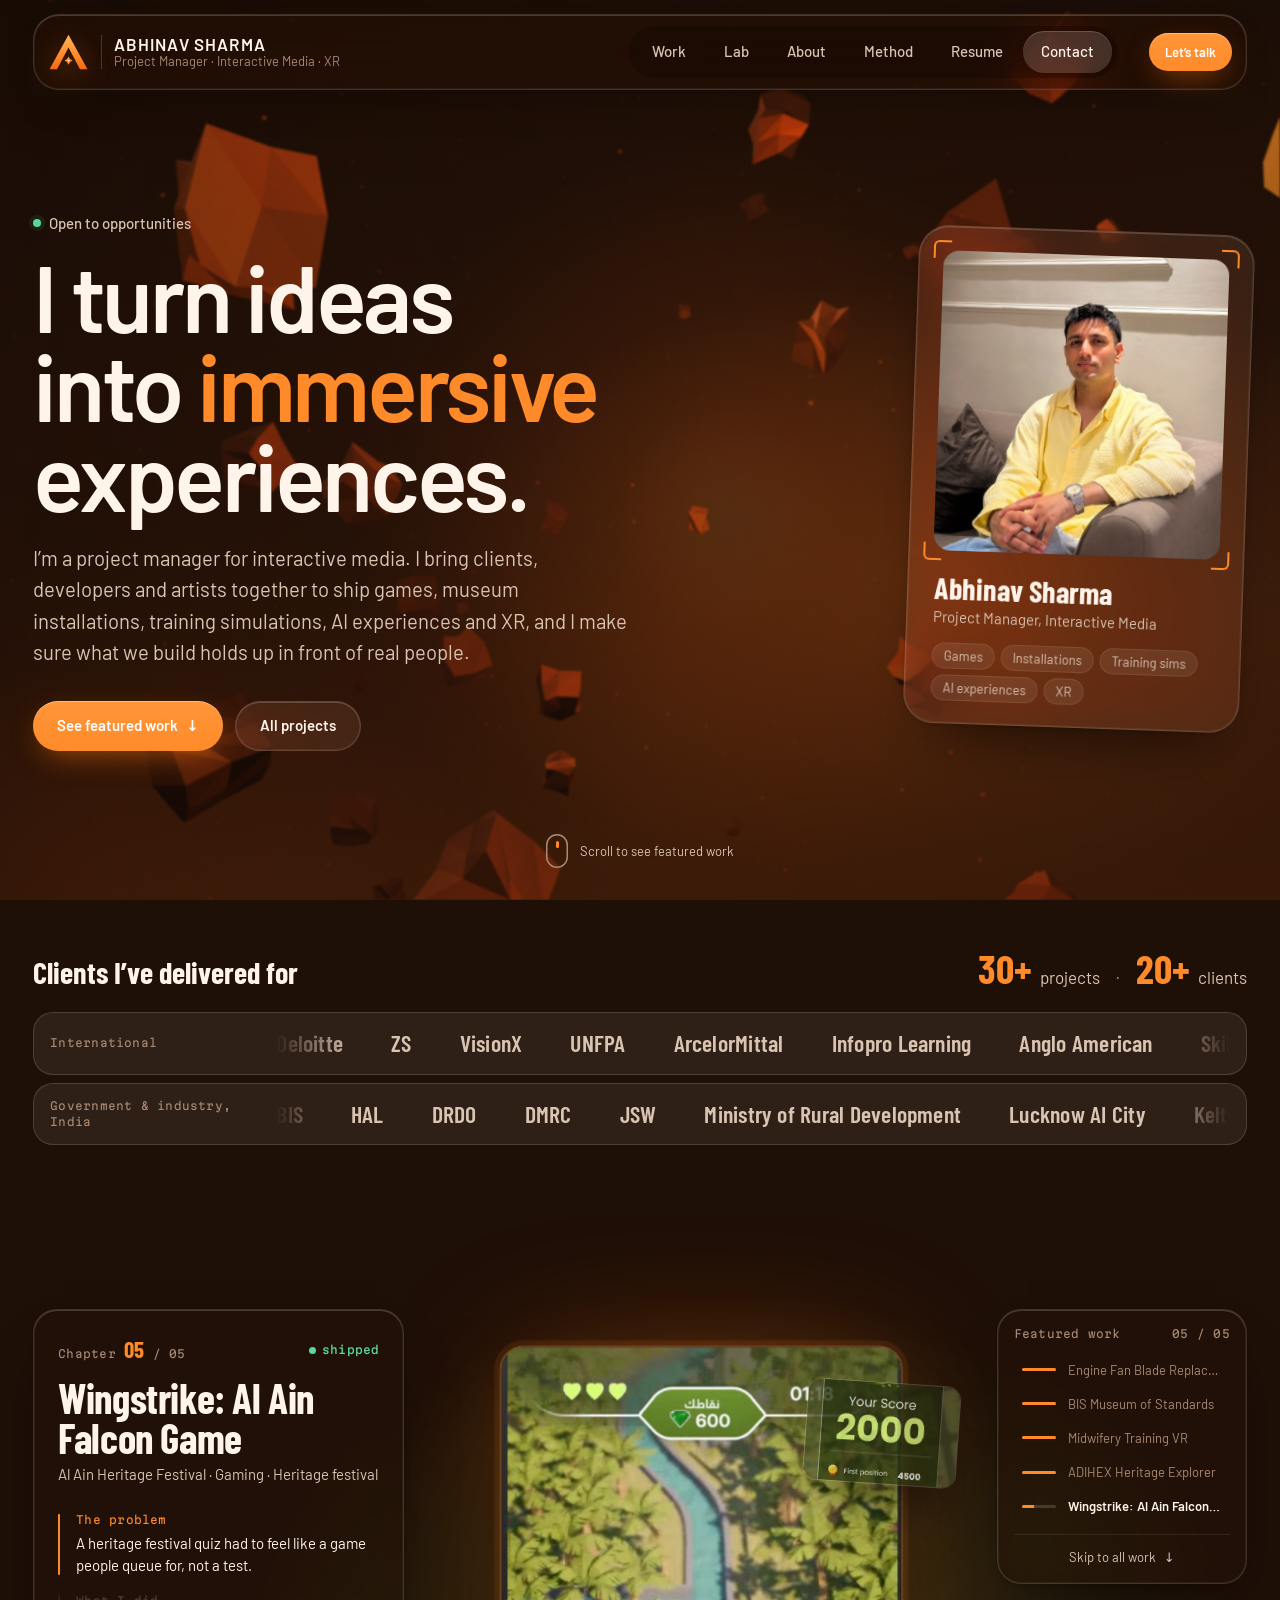
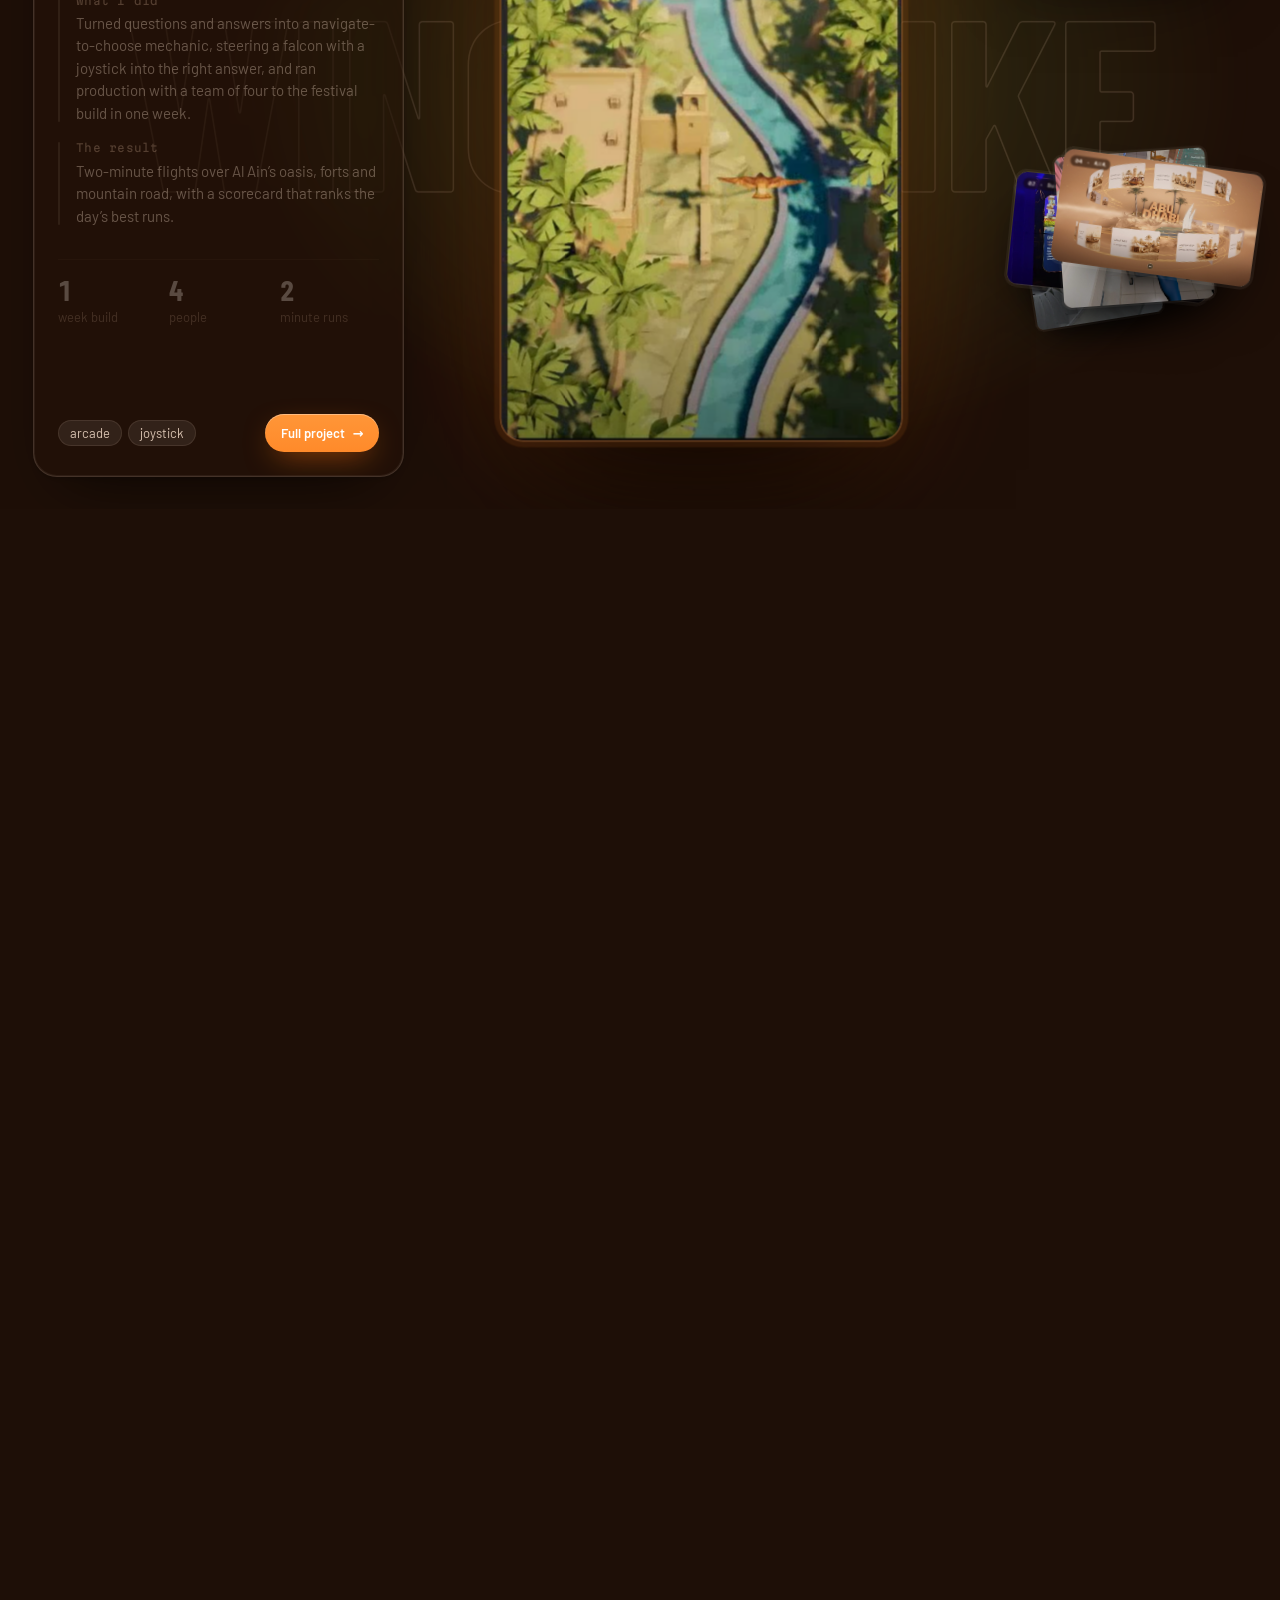
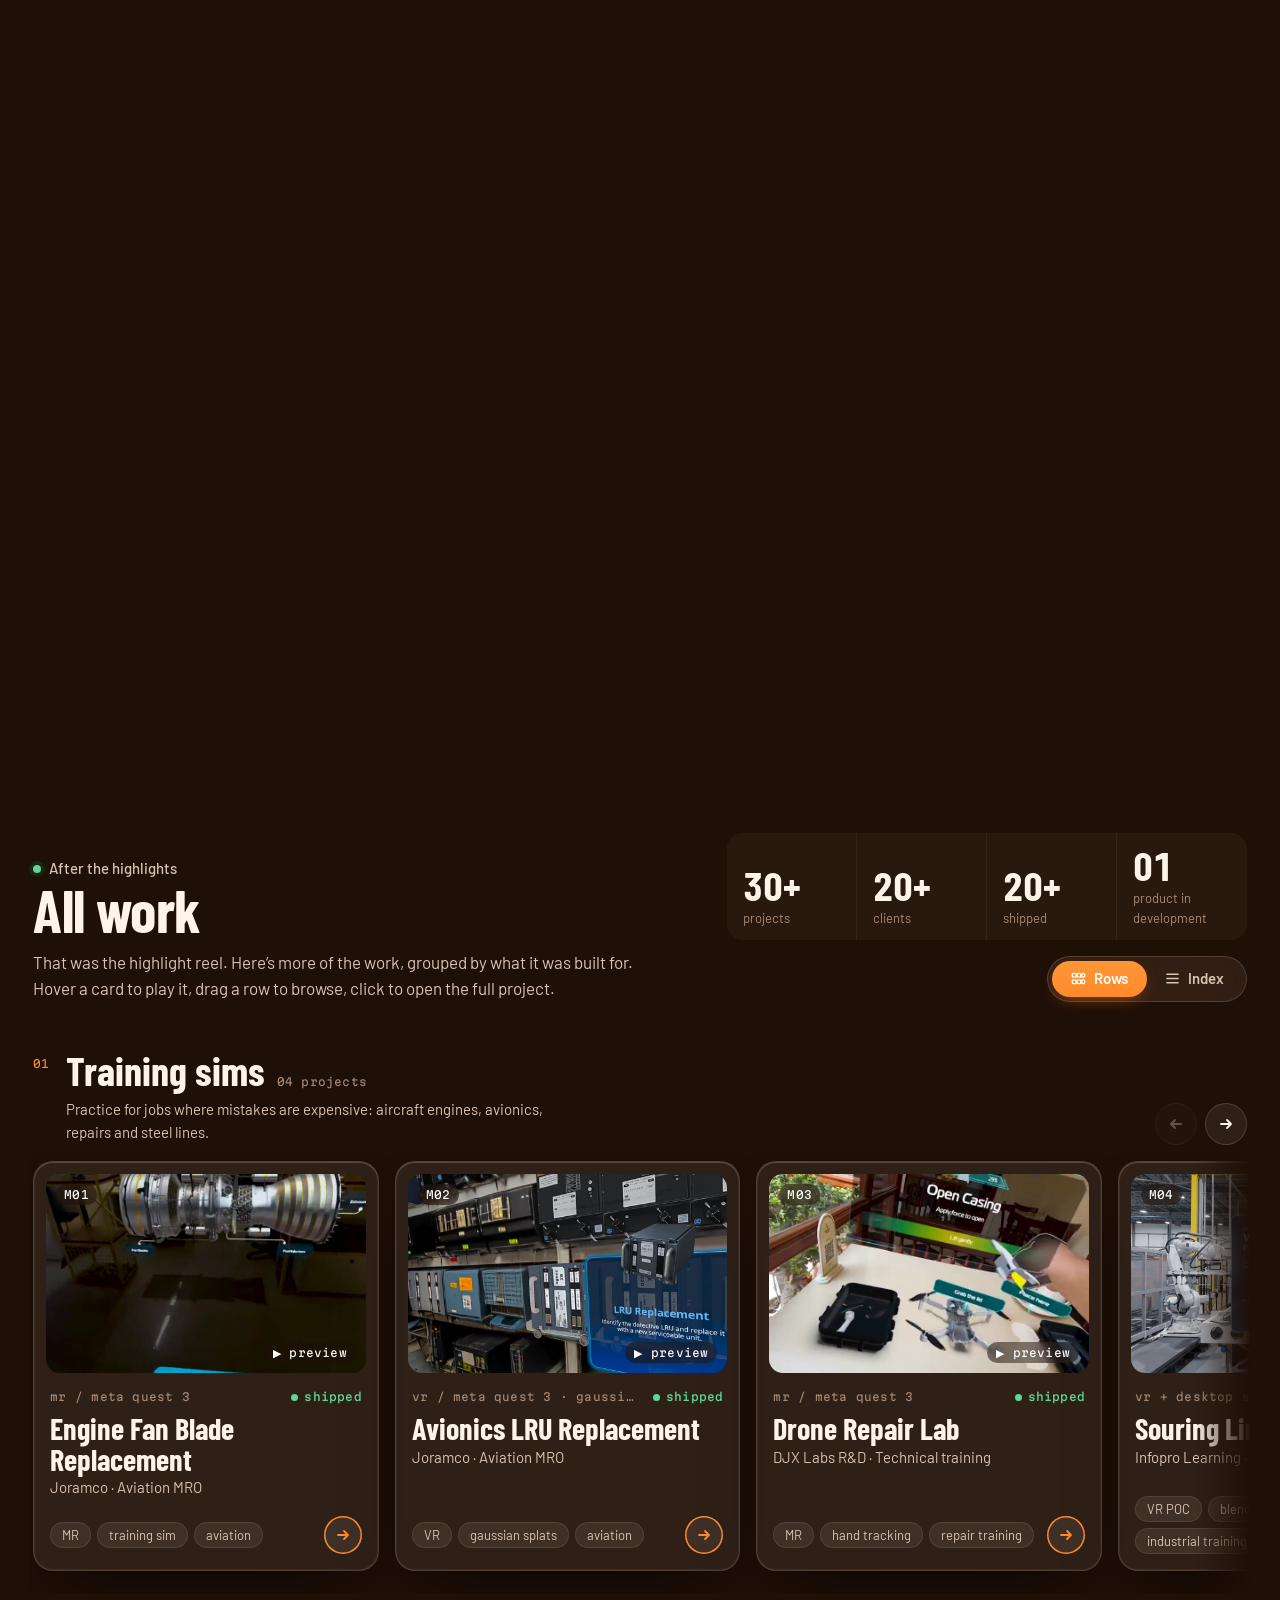
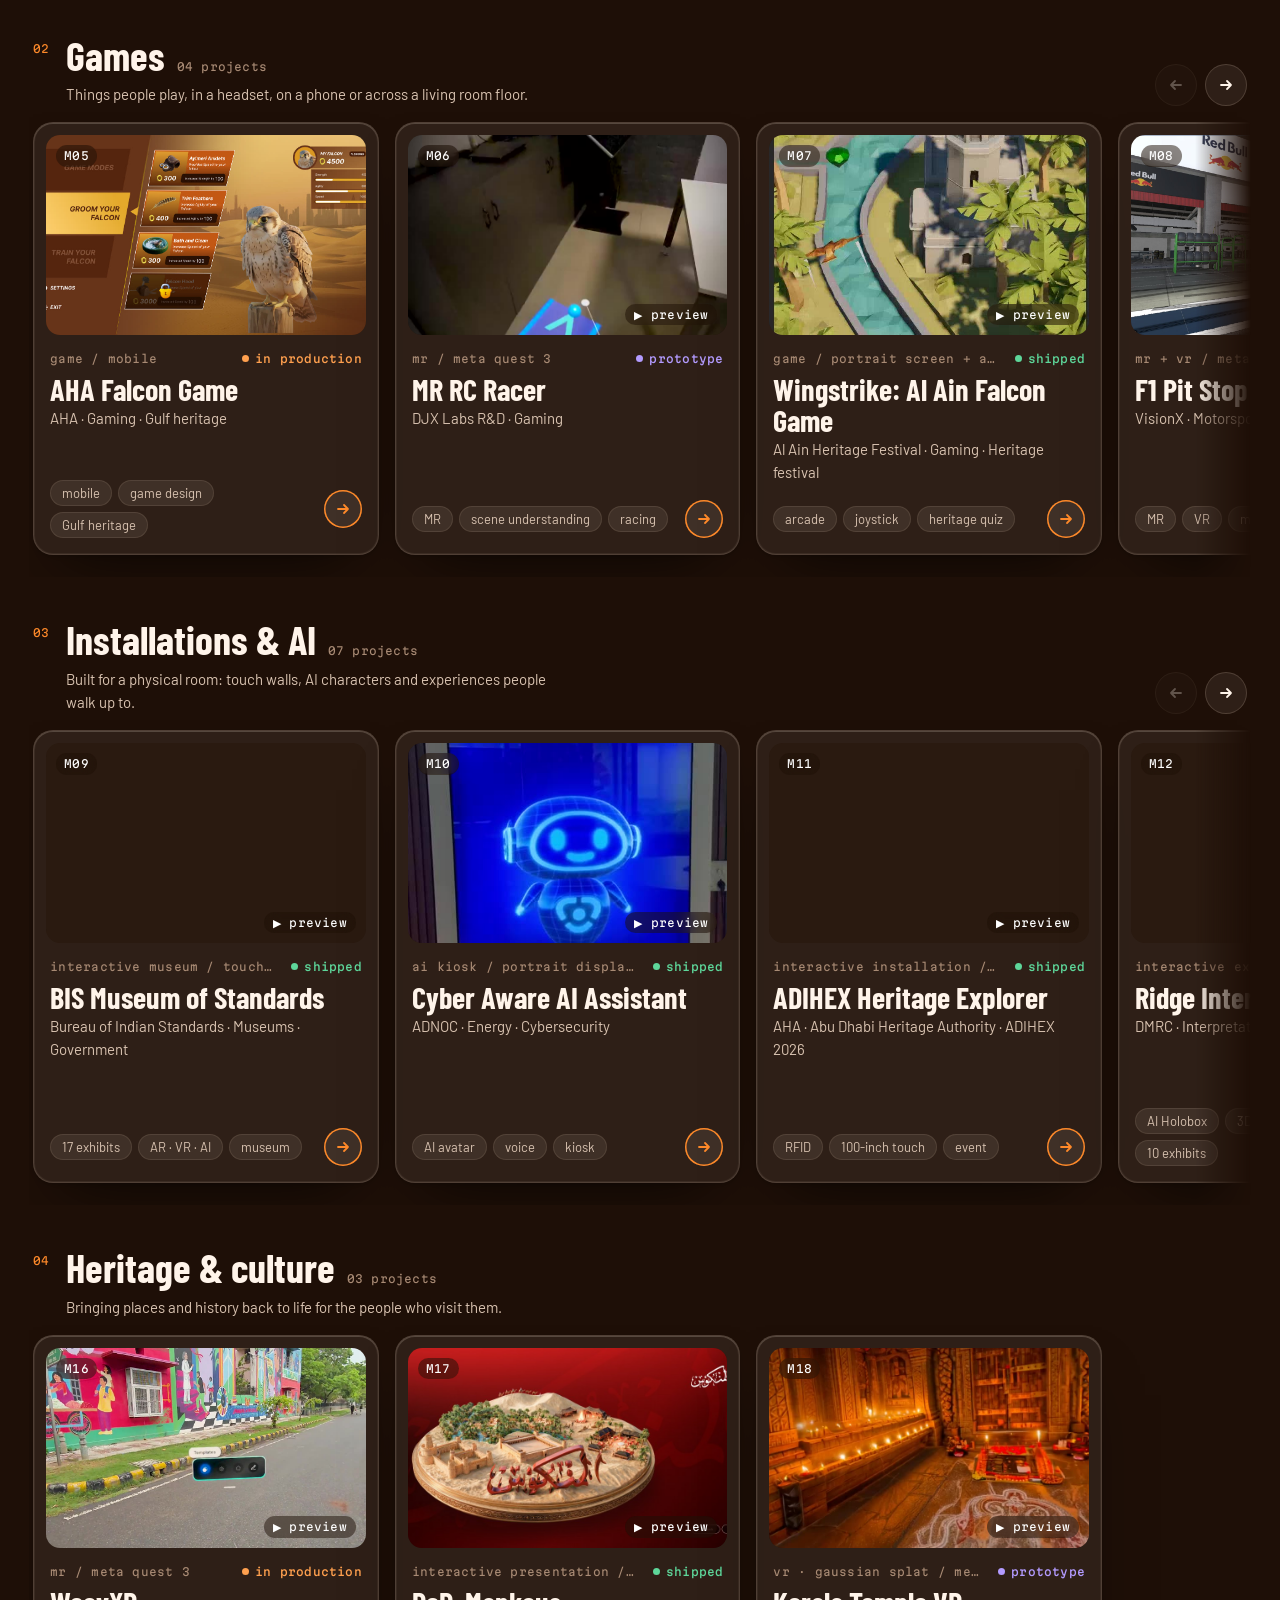
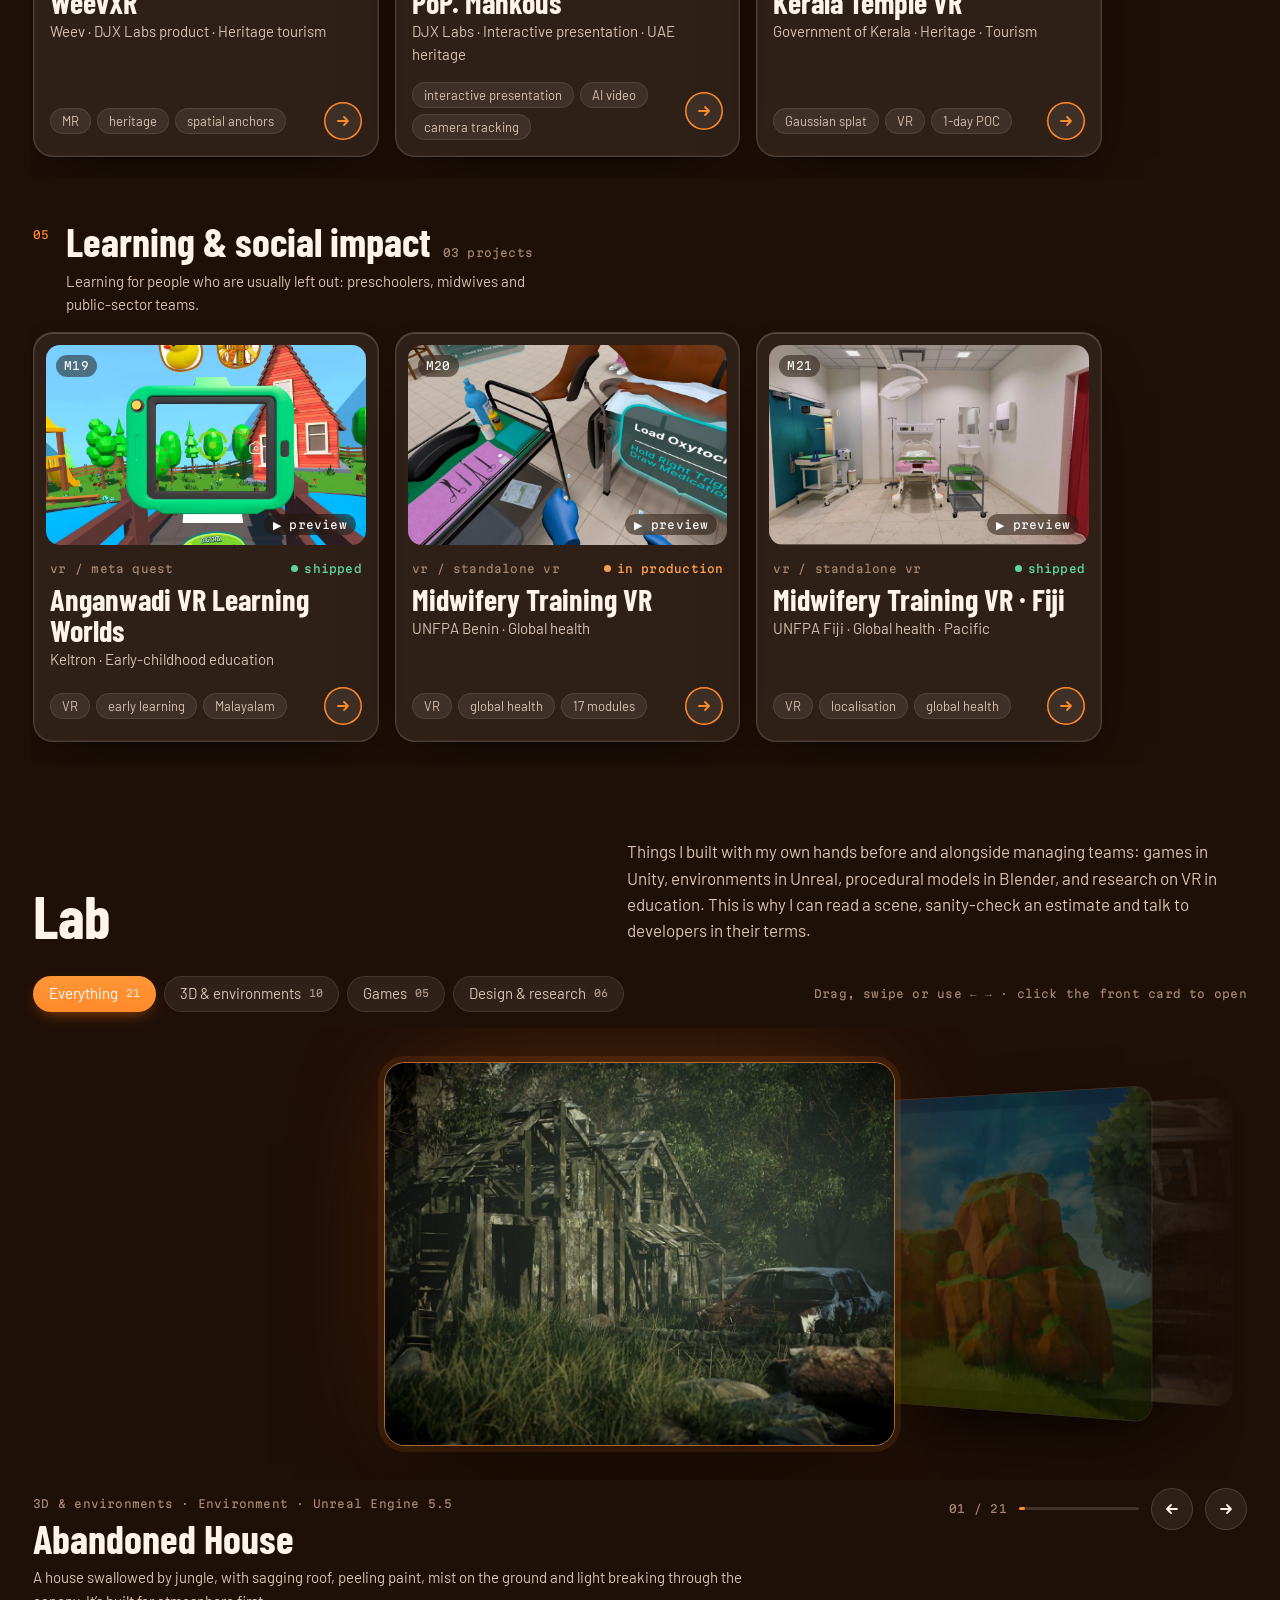
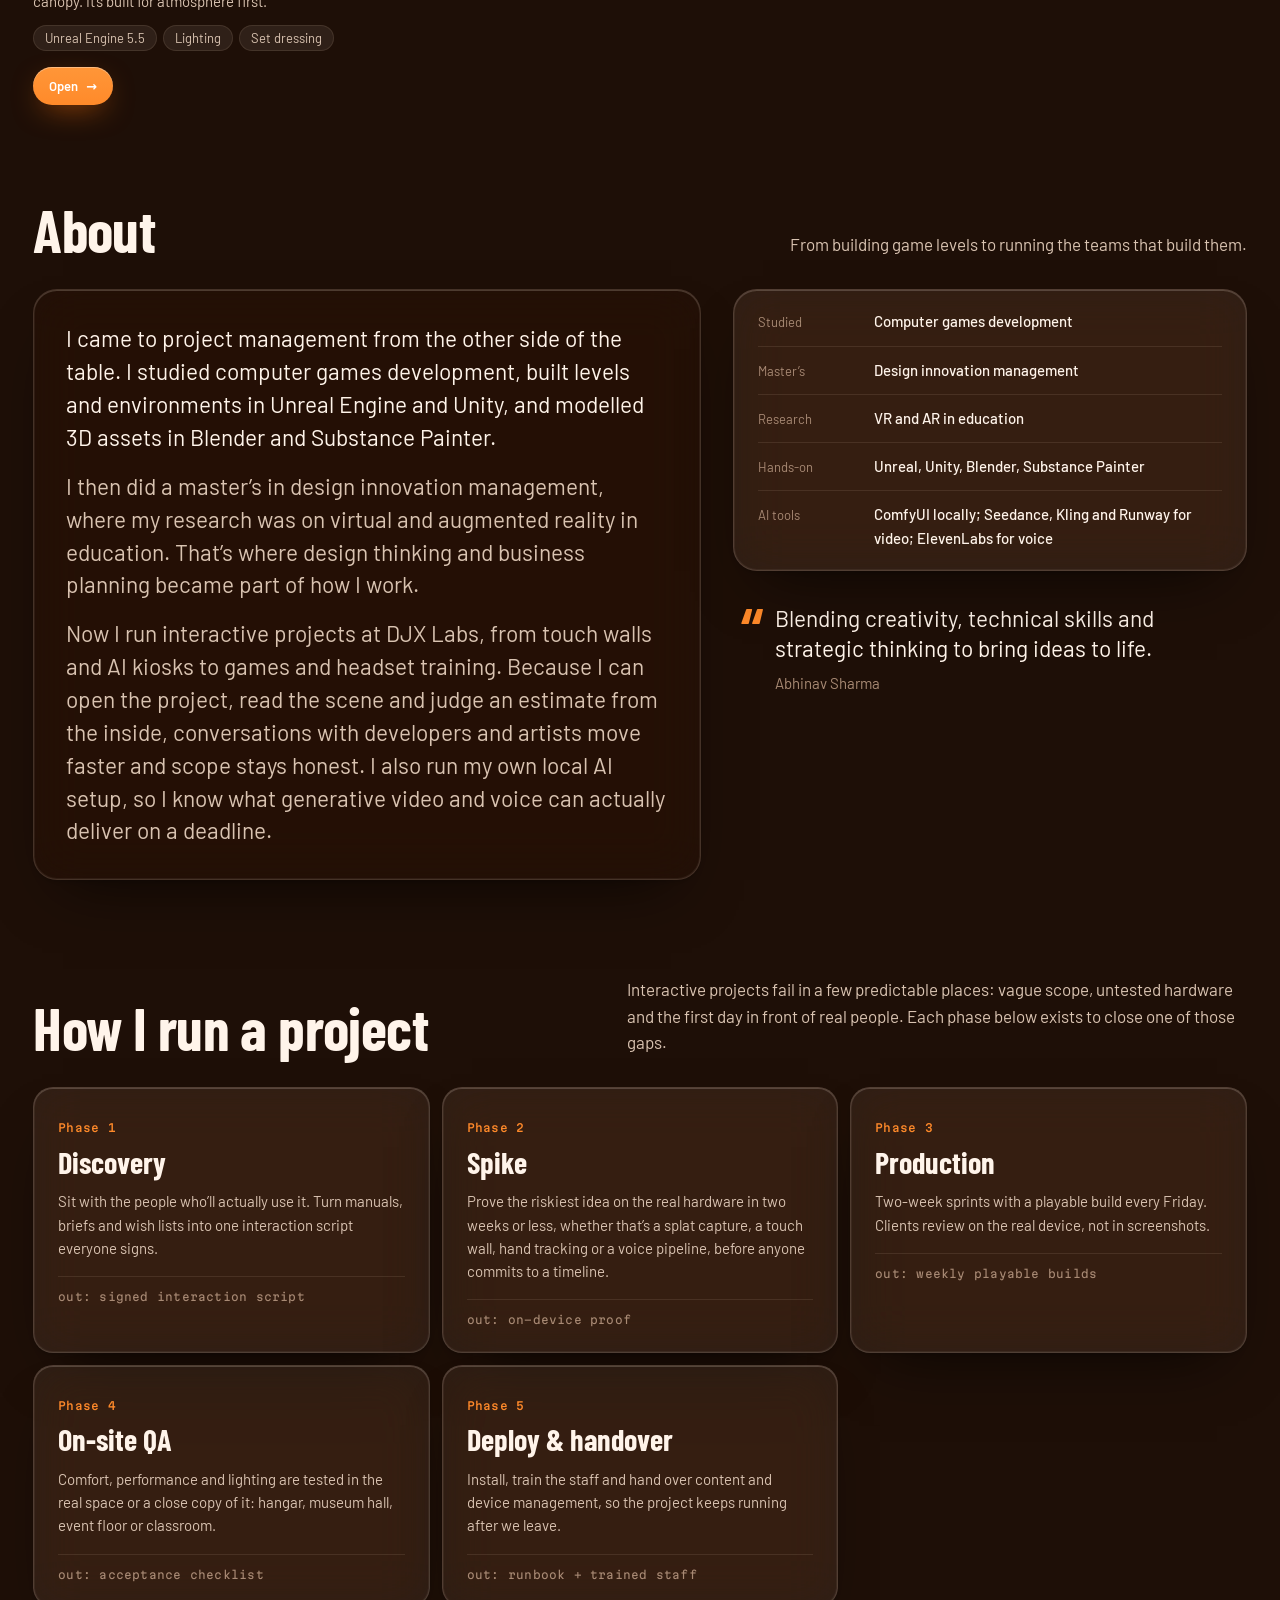
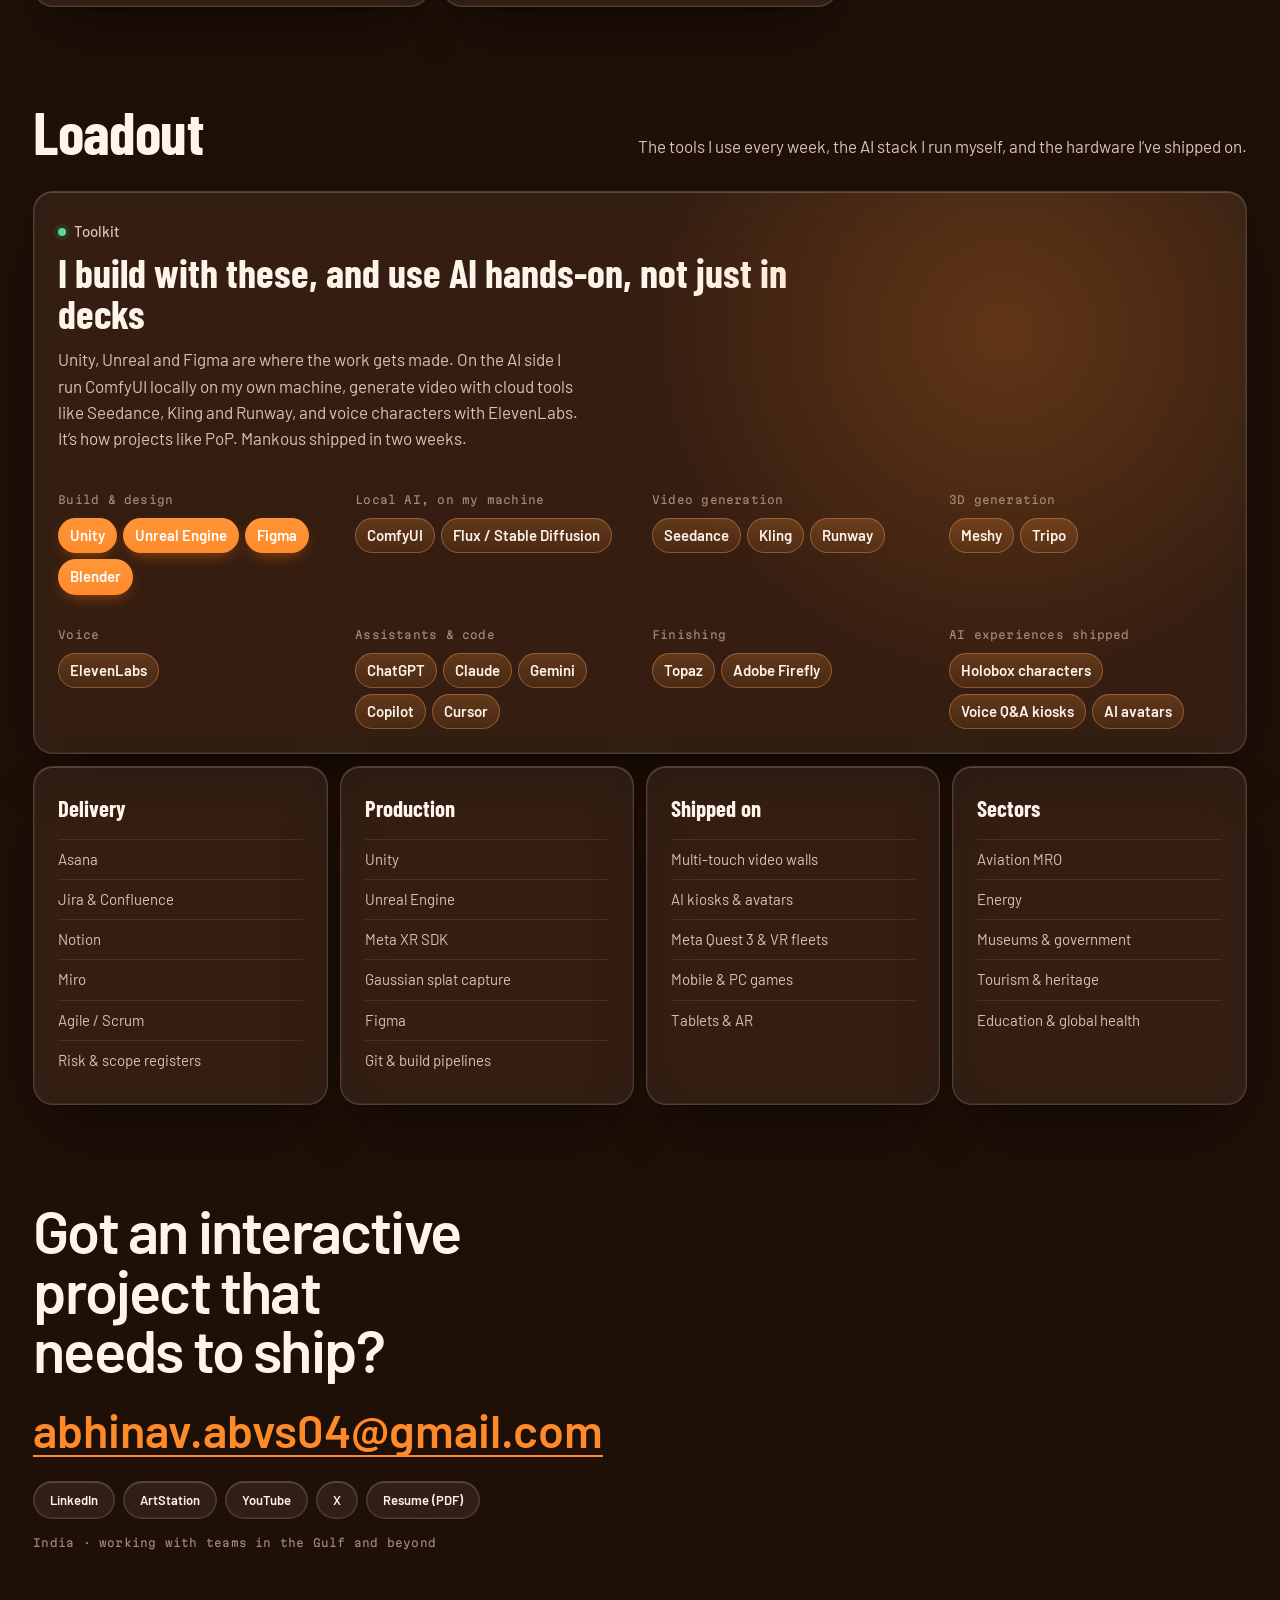
==== index.html @ 4c1fb059 "Portfolio site Co-Authored-By: Claude Opus 5.5 <noreply@anthropic.com> Claude-Session: https://claud" ====
<!doctype html>
<html lang="en">
<head>
  <meta charset="utf-8">
  <meta name="viewport" content="width=device-width, initial-scale=1">
  <title>Abhinav Sharma — Project Manager, Interactive Media</title>
  <meta name="description" content="Project manager for interactive media: games, museum installations, training simulations, AI experiences and XR.">
  <meta name="theme-color" content="#1E0F07">
  <meta property="og:type" content="website">
  <meta property="og:title" content="Abhinav Sharma — Project Manager, Interactive Media">
  <meta property="og:description" content="30+ projects for 20+ clients: games, museum installations, training simulations, AI experiences and XR.">
  <meta name="twitter:card" content="summary">
  <link rel="icon" href="assets/favicon.svg" type="image/svg+xml">
  <link rel="stylesheet" href="css/fonts.css">
  <link rel="stylesheet" href="css/tokens.css">
  <link rel="stylesheet" href="css/site.css">
</head>
<body>
  <div class="scene" data-scene aria-hidden="true"></div>
  <a class="skip" href="#missions">Skip to projects</a>

  <div class="progress" aria-hidden="true"><i data-progress></i></div>
  <header class="bar" data-bar>
    <div class="bar__glass">
      <a class="bar__id" href="#top" aria-label="Back to top">
        <span class="bar__mark" aria-hidden="true"><img src="assets/mark.svg" alt="" width="41" height="38"></span>
        <span class="bar__div" aria-hidden="true"></span>
        <span class="bar__text">
          <span class="bar__name" data-profile="name"></span>
          <span class="bar__role">Project Manager · Interactive Media · XR</span>
        </span>
      </a>
      <nav class="bar__nav" aria-label="Sections" data-nav>
        <span class="bar__pill" data-pill aria-hidden="true"></span>
        <a href="#missions">Work</a>
        <a href="#lab" data-short-hide>Lab</a>
        <a href="#about">About</a>
        <a href="#method" data-short-hide>Method</a>
        <a href="resume.pdf" target="_blank" rel="noopener" data-resume>Resume</a>
        <a href="#contact">Contact</a>
      </nav>
      <a class="btn btn--primary btn--sm bar__cta" href="#contact">Let’s talk</a>
    </div>
  </header>

  <main id="top">
    <!-- ============ INTRO ============ -->
    <section class="intro" aria-labelledby="hero-title">
      <div class="intro__copy">
        <p class="eyebrow" data-profile="status"></p>
        <h1 id="hero-title" class="intro__title" data-headline></h1>
        <p class="intro__lede" data-profile="intro"></p>
        <div class="intro__actions">
          <a class="btn btn--primary" href="#featured">See featured work <span class="btn__arrow" aria-hidden="true">↓</span></a>
          <a class="btn btn--glass" href="#missions">All projects</a>
        </div>
      </div>
      <figure class="intro__card glass">
        <span class="intro__photo">
          <img src="media/portrait.jpg" alt="" data-portrait>
          <span class="brackets" aria-hidden="true"><i></i><i></i><i></i><i></i></span>
        </span>
        <figcaption>
          <span class="intro__name" data-profile="name"></span>
          <span class="intro__role" data-profile="role"></span>
          <span class="intro__media" data-media-list></span>
        </figcaption>
      </figure>
      <a class="intro__cue" href="#featured"><span class="intro__mouse" aria-hidden="true"></span>Scroll to see featured work</a>
    </section>

    <!-- ============ CLIENTS ============ -->
    <section class="clients" aria-labelledby="clients-title">
      <div class="clients__head">
        <h2 id="clients-title" class="clients__title">Clients I’ve delivered for</h2>
        <p class="clients__sub"><b>30+</b> projects <span aria-hidden="true">·</span> <b>20+</b> clients</p>
      </div>
      <div class="clients__rows" data-clients></div>
    </section>

    <!-- ============ FEATURED (3D scroll showcase) ============ -->
    <section class="showcase" id="featured" aria-label="Featured projects" data-showcase>
      <div class="showcase__stage" data-stage>
        <div class="sc-tint" data-sc-tint aria-hidden="true"></div>
        <div class="sc-titles" data-sc-titles aria-hidden="true"></div>
        <div class="sc-deck" data-sc-deck></div>
        <article class="sc-story glass" data-sc-story aria-live="polite"></article>
        <nav class="sc-rail glass" data-sc-rail aria-label="Featured projects"></nav>
        <p class="sc-guide" data-sc-guide><span class="sc-guide__wheel" aria-hidden="true"></span>Scroll to play. Five projects, each told in three beats.</p>
      </div>
      <div class="showcase__fallback" data-sc-fallback></div>
    </section>

    <!-- ============ SHELL: content ============ -->
    <div class="shell">
      <div class="content">
      <!-- ============ WORK ============ -->
      <section class="section missions" id="missions" aria-labelledby="missions-title">
        <div class="bridge">
          <div class="bridge__copy">
            <p class="eyebrow">After the highlights</p>
            <h2 id="missions-title" class="section__title">All work</h2>
            <p class="section__lede">That was the highlight reel. Here’s more of the work, grouped by what it was built for. Hover a card to play it, drag a row to browse, click to open the full project.</p>
          </div>
          <div class="bridge__side">
            <dl class="stats stats--row" data-stats></dl>
            <div class="seg" role="group" aria-label="How to show the work" data-view>
              <button type="button" aria-pressed="true" data-v="rows"><svg viewBox="0 0 16 16" aria-hidden="true"><rect x="1.5" y="2.5" width="4" height="4" rx="1"/><rect x="6.5" y="2.5" width="4" height="4" rx="1"/><rect x="11.5" y="2.5" width="3" height="4" rx="1"/><rect x="1.5" y="9.5" width="4" height="4" rx="1"/><rect x="6.5" y="9.5" width="4" height="4" rx="1"/><rect x="11.5" y="9.5" width="3" height="4" rx="1"/></svg>Rows</button>
              <button type="button" aria-pressed="false" data-v="index"><svg viewBox="0 0 16 16" aria-hidden="true"><path d="M2 3.5h12M2 8h12M2 12.5h12"/></svg>Index</button>
              <i class="seg__pill" aria-hidden="true"></i>
            </div>
          </div>
        </div>
        <div class="work" data-work>
          <div class="rows" data-rows></div>
          <div class="idx" data-index hidden></div>
        </div>
      </section>

      <!-- ============ LAB ============ -->
      <section class="section lab" id="lab" aria-labelledby="lab-title">
        <div class="section__head">
          <h2 id="lab-title" class="section__title">Lab</h2>
          <p class="section__lede">Things I built with my own hands before and alongside managing teams: games in Unity, environments in Unreal, procedural models in Blender, and research on VR in education. This is why I can read a scene, sanity-check an estimate and talk to developers in their terms.</p>
        </div>
        <div class="lab-cf">
          <div class="lab-cf__top">
            <div class="filters" role="toolbar" aria-label="Filter lab work" data-lab-filters></div>
            <p class="lab-cf__hint readout" aria-hidden="true">Drag, swipe or use ← → · click the front card to open</p>
          </div>
          <div class="lab-cf__stage" data-lab tabindex="0" role="region" aria-roledescription="carousel" aria-label="Lab projects. Use the left and right arrow keys to browse, Enter to open."></div>
          <div class="lab-cf__bar">
            <div class="lab-cf__info" data-lab-info aria-live="polite"></div>
            <div class="lab-cf__ctrl">
              <span class="readout" data-lab-count></span>
              <span class="lab-cf__progress" aria-hidden="true"><i data-lab-prog></i></span>
              <button type="button" class="row__btn" data-lab-step="-1" aria-label="Previous"><svg viewBox="0 0 16 16" aria-hidden="true"><path d="M13 8H3M7 4L3 8l4 4"/></svg></button>
              <button type="button" class="row__btn" data-lab-step="1" aria-label="Next"><svg viewBox="0 0 16 16" aria-hidden="true"><path d="M3 8h10M9 4l4 4-4 4"/></svg></button>
            </div>
          </div>
        </div>
      </section>
  
      <!-- ============ ABOUT ============ -->
      <section class="section about" id="about" aria-labelledby="about-title">
        <div class="section__head">
          <h2 id="about-title" class="section__title">About</h2>
          <p class="section__lede">From building game levels to running the teams that build them.</p>
        </div>
        <div class="about__body">
          <div class="about__text" data-about></div>
          <div>
            <dl class="about__facts" data-background></dl>
            <blockquote class="quote" data-quote></blockquote>
          </div>
        </div>
      </section>
  
      <!-- ============ METHOD ============ -->
      <section class="section method" id="method" aria-labelledby="method-title">
        <div class="section__head">
          <h2 id="method-title" class="section__title">How I run a project</h2>
          <p class="section__lede">Interactive projects fail in a few predictable places: vague scope, untested hardware and the first day in front of real people. Each phase below exists to close one of those gaps.</p>
        </div>
        <ol class="pipeline">
          <li class="pipeline__step">
            <span class="pipeline__no readout">Phase 1</span>
            <h3>Discovery</h3>
            <p>Sit with the people who’ll actually use it. Turn manuals, briefs and wish lists into one interaction script everyone signs.</p>
            <span class="pipeline__out readout">out: signed interaction script</span>
          </li>
          <li class="pipeline__step">
            <span class="pipeline__no readout">Phase 2</span>
            <h3>Spike</h3>
            <p>Prove the riskiest idea on the real hardware in two weeks or less, whether that’s a splat capture, a touch wall, hand tracking or a voice pipeline, before anyone commits to a timeline.</p>
            <span class="pipeline__out readout">out: on-device proof</span>
          </li>
          <li class="pipeline__step">
            <span class="pipeline__no readout">Phase 3</span>
            <h3>Production</h3>
            <p>Two-week sprints with a playable build every Friday. Clients review on the real device, not in screenshots.</p>
            <span class="pipeline__out readout">out: weekly playable builds</span>
          </li>
          <li class="pipeline__step">
            <span class="pipeline__no readout">Phase 4</span>
            <h3>On-site QA</h3>
            <p>Comfort, performance and lighting are tested in the real space or a close copy of it: hangar, museum hall, event floor or classroom.</p>
            <span class="pipeline__out readout">out: acceptance checklist</span>
          </li>
          <li class="pipeline__step">
            <span class="pipeline__no readout">Phase 5</span>
            <h3>Deploy &amp; handover</h3>
            <p>Install, train the staff and hand over content and device management, so the project keeps running after we leave.</p>
            <span class="pipeline__out readout">out: runbook + trained staff</span>
          </li>
        </ol>
      </section>
  
      <!-- ============ LOADOUT ============ -->
      <section class="section loadout" id="loadout" aria-labelledby="loadout-title">
        <div class="section__head">
          <h2 id="loadout-title" class="section__title">Loadout</h2>
          <p class="section__lede">The tools I use every week, the AI stack I run myself, and the hardware I’ve shipped on.</p>
        </div>
        <div class="slot slot--ai">
          <div class="slot--ai__head">
            <p class="eyebrow">Toolkit</p>
            <h3 class="slot__title">I build with these, and use AI hands-on, not just in decks</h3>
            <p class="slot--ai__line">Unity, Unreal and Figma are where the work gets made. On the AI side I run ComfyUI locally on my own machine, generate video with cloud tools like Seedance, Kling and Runway, and voice characters with ElevenLabs. It’s how projects like PoP. Mankous shipped in two weeks.</p>
          </div>
          <div class="slot--ai__groups">
            <div class="is-core"><span class="readout">Build &amp; design</span><ul class="ai-chips"><li>Unity</li><li>Unreal Engine</li><li>Figma</li><li>Blender</li></ul></div>
            <div><span class="readout">Local AI, on my machine</span><ul class="ai-chips"><li>ComfyUI</li><li>Flux / Stable Diffusion</li></ul></div>
            <div><span class="readout">Video generation</span><ul class="ai-chips"><li>Seedance</li><li>Kling</li><li>Runway</li></ul></div>
            <div><span class="readout">3D generation</span><ul class="ai-chips"><li>Meshy</li><li>Tripo</li></ul></div>
            <div><span class="readout">Voice</span><ul class="ai-chips"><li>ElevenLabs</li></ul></div>
            <div><span class="readout">Assistants &amp; code</span><ul class="ai-chips"><li>ChatGPT</li><li>Claude</li><li>Gemini</li><li>Copilot</li><li>Cursor</li></ul></div>
            <div><span class="readout">Finishing</span><ul class="ai-chips"><li>Topaz</li><li>Adobe Firefly</li></ul></div>
            <div><span class="readout">AI experiences shipped</span><ul class="ai-chips"><li>Holobox characters</li><li>Voice Q&amp;A kiosks</li><li>AI avatars</li></ul></div>
          </div>
        </div>
        <div class="loadout__grid">
          <div class="slot">
            <h3 class="slot__title">Delivery</h3>
            <ul class="slot__list"><li>Asana</li><li>Jira &amp; Confluence</li><li>Notion</li><li>Miro</li><li>Agile / Scrum</li><li>Risk &amp; scope registers</li></ul>
          </div>
          <div class="slot">
            <h3 class="slot__title">Production</h3>
            <ul class="slot__list"><li>Unity</li><li>Unreal Engine</li><li>Meta XR SDK</li><li>Gaussian splat capture</li><li>Figma</li><li>Git &amp; build pipelines</li></ul>
          </div>
          <div class="slot">
            <h3 class="slot__title">Shipped on</h3>
            <ul class="slot__list"><li>Multi-touch video walls</li><li>AI kiosks &amp; avatars</li><li>Meta Quest 3 &amp; VR fleets</li><li>Mobile &amp; PC games</li><li>Tablets &amp; AR</li></ul>
          </div>
          <div class="slot">
            <h3 class="slot__title">Sectors</h3>
            <ul class="slot__list"><li>Aviation MRO</li><li>Energy</li><li>Museums &amp; government</li><li>Tourism &amp; heritage</li><li>Education &amp; global health</li></ul>
          </div>
        </div>
      </section>
  
      <!-- ============ CONTACT ============ -->
      <section class="section contact" id="contact" aria-labelledby="contact-title">
        <h2 id="contact-title" class="contact__title">Got an interactive project that needs to ship?</h2>
        <a class="contact__email" data-profile-email></a>
        <ul class="contact__links" data-links></ul>
        <p class="contact__where readout" data-profile="location"></p>
      </section>
      </div>
    </div>
  </main>

  <footer class="foot">
    <span class="readout">© <span data-year></span> <span data-profile="name"></span></span>
    <a class="readout" href="design-system.html">Design system</a>
  </footer>

  <!-- ============ CASE FILE ============ -->
  <dialog class="casefile" data-casefile aria-labelledby="cf-title">
    <div class="casefile__inner" data-casefile-body></div>
  </dialog>



  <script src="js/data.js"></script>
  <script src="js/media.js"></script>
  <script src="js/app.js"></script>
  <script src="assets/vendor/three-0.149.min.js" defer></script>
  <script src="js/scene.js" defer></script>
  <script src="js/showcase.js" defer></script>
</body>
</html>
---- css/fonts.css ----
/* Self-hosted fonts (SIL Open Font License), embedded so the page also works when opened straight from disk. */
@font-face { font-family: "Barlow Condensed"; font-weight: 500; font-display: swap; src: url([data-uri]) format("woff2"); }
@font-face { font-family: "Barlow Condensed"; font-weight: 600; font-display: swap; src: url([data-uri]) format("woff2"); }
@font-face { font-family: "Barlow Condensed"; font-weight: 700; font-display: swap; src: url([data-uri]) format("woff2"); }
@font-face { font-family: "Barlow"; font-weight: 400; font-display: swap; src: url([data-uri]) format("woff2"); }
@font-face { font-family: "Barlow"; font-weight: 400; font-style: italic; font-display: swap; src: url([data-uri]) format("woff2"); }
@font-face { font-family: "Barlow"; font-weight: 500; font-display: swap; src: url([data-uri]) format("woff2"); }
@font-face { font-family: "Barlow"; font-weight: 600; font-display: swap; src: url([data-uri]) format("woff2"); }
@font-face { font-family: "Martian Mono"; font-weight: 400; font-display: swap; src: url([data-uri]) format("woff2"); }
@font-face { font-family: "Martian Mono"; font-weight: 500; font-display: swap; src: url([data-uri]) format("woff2"); }
---- css/tokens.css ----
/* =====================================================================
   EMBER GLASS — design tokens (warm dark)
   Smoked glass over a fire-lit dusk. Every colour, size, space and
   timing value used by the site comes from here.
   ===================================================================== */
:root {
  color-scheme: dark;

  /* ---- Colour: atmosphere ------------------------------------------ */
  --c-sky-1:   #1E0F07;   /* top: deep brown                             */
  --c-sky-2:   #3A1B0B;   /* mid: burnt umber                            */
  --c-sky-3:   #6A2E0E;   /* low: ember haze                             */

  /* ---- Colour: glass (smoked, like Apple dark materials) ----------- */
  --c-glass:        rgba(255, 236, 220, .075);
  --c-glass-strong: rgba(36, 18, 9, .62);      /* panels holding long text */
  --c-glass-hover:  rgba(255, 236, 220, .12);
  --c-glass-edge:   rgba(255, 230, 210, .16);  /* 1px light edge          */
  --c-fill:         rgba(255, 236, 220, .08);  /* chips, filters, inputs  */
  --c-fill-hi:      rgba(255, 236, 220, .16);
  --c-rule:         rgba(255, 220, 190, .10);
  --c-rule-strong:  rgba(255, 220, 190, .20);

  /* ---- Colour: ink ------------------------------------------------- */
  --c-ink:   #FFF4EA;   /* headings, primary text                       */
  --c-ink-2: #D9C3B1;   /* body                                         */
  --c-ink-3: #A88A74;   /* meta, readouts                               */

  /* ---- Colour: signal ---------------------------------------------- */
  --c-signal:     #FF8A2A;
  --c-signal-hi:  #FFA04F;
  --c-signal-ink: #FFFFFF;
  --c-signal-soft: rgba(255, 138, 42, .16);

  /* ---- Colour: status ---------------------------------------------- */
  --c-ok:    #5ED69A;
  --c-wip:   #FFA04F;
  --c-proto: #B39BFF;

  /* ---- Type -------------------------------------------------------- */
  --f-display: "Barlow Condensed", "Arial Narrow", sans-serif;
  --f-head:    "Barlow", system-ui, sans-serif;
  --f-body:    "Barlow", system-ui, sans-serif;
  --f-readout: "Martian Mono", ui-monospace, monospace;

  --t-readout: 0.6875rem;
  --t-xs:   0.8125rem;
  --t-sm:   0.9375rem;
  --t-md:   1.0625rem;
  --t-lg:   1.4166rem;
  --t-xl:   1.8888rem;
  --t-2xl:  2.5182rem;
  --t-3xl:  clamp(2.4rem, 1.8rem + 2.4vw, 4rem);
  --t-hero: clamp(3rem, 1.4rem + 5.6vw, 7.4rem);

  --lh-tight: 0.95;
  --lh-body:  1.55;

  /* ---- Space ------------------------------------------------------- */
  --s-1: 4px;  --s-2: 8px;  --s-3: 12px; --s-4: 16px; --s-5: 24px;
  --s-6: 32px; --s-7: 48px; --s-8: 64px; --s-9: 96px; --s-10: 144px;

  /* ---- Layout ------------------------------------------------------ */
  --w-page: 1640px;
  --w-aside: 380px;
  --gutter: clamp(16px, 2.6vw, 48px);
  --bar-h: 76px;
  --measure: 62ch;

  /* ---- Shape ------------------------------------------------------- */
  --r-panel: 24px;
  --r-card:  20px;
  --r-media: 14px;
  --r-btn:   999px;
  --r-chip:  999px;
  --bracket: 18px;

  /* ---- Glass recipe ------------------------------------------------ */
  --blur: blur(24px) saturate(160%);
  --edge: inset 0 1px 0 rgba(255, 240, 225, .14), inset 0 0 0 1px rgba(255, 230, 210, .06);
  --lift: 0 30px 60px -30px rgba(0, 0, 0, .7), 0 2px 6px -2px rgba(0, 0, 0, .3);
  --lift-hi: 0 40px 80px -30px rgba(0, 0, 0, .8), 0 0 0 1px rgba(255, 138, 42, .35), 0 20px 60px -20px rgba(255, 110, 20, .35);
  --focus-ring: 0 0 0 2px var(--c-sky-1), 0 0 0 4px var(--c-signal);

  /* ---- Motion ------------------------------------------------------ */
  --ease-out: cubic-bezier(.2, .7, .1, 1);
  --ease-spring: cubic-bezier(.34, 1.4, .64, 1);
  --d-fast: 140ms;
  --d-med:  280ms;
  --d-slow: 600ms;
}

@media (prefers-reduced-motion: reduce) {
  :root { --d-fast: 0ms; --d-med: 0ms; --d-slow: 0ms; }
}
---- css/site.css ----
/* =====================================================================
   EMBER GLASS — base + components
   reset → base → primitives → header → intro → showcase → shell →
   sections → case file → utilities
   ===================================================================== */

/* ---------- reset ---------- */
*, *::before, *::after { box-sizing: border-box; }
html { -webkit-text-size-adjust: 100%; scroll-behavior: smooth; scroll-padding-top: calc(var(--bar-h) + 24px); }
@media (prefers-reduced-motion: reduce) { html { scroll-behavior: auto; } }
body, h1, h2, h3, p, ol, ul, dl, dd, figure, blockquote { margin: 0; }
ol, ul { padding: 0; list-style: none; }
img, video { display: block; max-width: 100%; }
button { font: inherit; color: inherit; background: none; border: 0; padding: 0; cursor: pointer; text-align: inherit; }
a { color: inherit; }

/* ---------- base ---------- */
body {
  color: var(--c-ink);
  background: var(--c-sky-1);
  font-family: var(--f-body);
  font-size: var(--t-md);
  line-height: var(--lh-body);
  -webkit-font-smoothing: antialiased;
  overflow-x: hidden;
}
::selection { background: var(--c-signal); color: var(--c-signal-ink); }
:focus-visible { outline: none; box-shadow: var(--focus-ring); }
.skip { position: absolute; left: var(--s-4); top: -60px; z-index: 100; background: var(--c-signal); color: #fff; padding: var(--s-2) var(--s-4); border-radius: var(--r-btn); }
.skip:focus { top: var(--s-4); }

/* ---------- scene: live 3D atmosphere (js/scene.js) ----------
   The gradient underneath is the whole look when WebGL is unavailable. */
.scene { position: fixed; inset: 0; z-index: -2; pointer-events: none; overflow: hidden;
  background:
    radial-gradient(60% 50% at 75% 65%, rgba(255, 120, 30, .38), transparent 70%),
    radial-gradient(45% 40% at 8% 100%, rgba(230, 90, 20, .28), transparent 70%),
    linear-gradient(180deg, var(--c-sky-1) 0%, var(--c-sky-2) 60%, var(--c-sky-3) 100%); }
.scene canvas { position: absolute; inset: 0; width: 100%; height: 100%; opacity: 0; filter: blur(1px); transition: opacity 1.4s var(--ease-out); }
.scene.is-ready canvas { opacity: 1; }
/* soft daylight wash so glass always sits on something calm */
.scene::after { content: ""; position: absolute; inset: 0;
  background: linear-gradient(100deg, rgba(20, 10, 5, .55) 0%, rgba(20, 10, 5, .15) 55%, rgba(20, 10, 5, .25) 100%), linear-gradient(180deg, rgba(20,10,5,.1), rgba(20,10,5,.45)); }

/* ---------- primitives ---------- */
.glass {
  background: var(--c-glass);
  border: 1px solid var(--c-glass-edge);
  box-shadow: var(--edge), var(--lift);
  backdrop-filter: var(--blur); -webkit-backdrop-filter: var(--blur);
}
.readout { font-family: var(--f-readout); font-size: var(--t-readout); letter-spacing: .02em; color: var(--c-ink-3); line-height: 1.4; }
.eyebrow { display: inline-flex; align-items: center; gap: var(--s-2); font-size: var(--t-sm); font-weight: 500; color: var(--c-ink-2); }
.eyebrow::before { content: ""; width: 8px; height: 8px; border-radius: 50%; background: var(--c-ok); box-shadow: 0 0 0 4px rgba(28, 154, 87, .15); }
.hl { color: var(--c-signal); }
kbd { font-family: var(--f-readout); font-size: 10px; line-height: 1; display: inline-grid; place-items: center; min-width: 20px; height: 20px; padding: 0 5px;
  border: 1px solid var(--c-rule-strong); border-bottom-width: 2px; border-radius: 5px; color: var(--c-ink-2); background: var(--c-fill); }

.brackets { position: absolute; inset: 0; pointer-events: none; color: var(--c-signal); }
.brackets i { position: absolute; width: var(--bracket); height: var(--bracket); border: 0 solid currentColor; }
.brackets i:nth-child(1) { top: 0; left: 0;  border-top-width: 2px; border-left-width: 2px; border-top-left-radius: 6px; }
.brackets i:nth-child(2) { top: 0; right: 0; border-top-width: 2px; border-right-width: 2px; border-top-right-radius: 6px; }
.brackets i:nth-child(3) { bottom: 0; left: 0;  border-bottom-width: 2px; border-left-width: 2px; border-bottom-left-radius: 6px; }
.brackets i:nth-child(4) { bottom: 0; right: 0; border-bottom-width: 2px; border-right-width: 2px; border-bottom-right-radius: 6px; }

/* buttons: pills, like iOS */
.bar__mark { transition: translate var(--d-med) var(--ease-out); }
.btn { --h: 50px; display: inline-flex; align-items: center; justify-content: center; gap: var(--s-2); height: var(--h); padding: 0 var(--s-5);
  font-family: var(--f-body); font-weight: 600; font-size: var(--t-sm); text-decoration: none; border-radius: var(--r-btn); white-space: nowrap;
  transition: background var(--d-fast), box-shadow var(--d-fast), transform var(--d-fast) var(--ease-out), translate var(--d-med) var(--ease-out); }
.btn:active { transform: scale(.97); }
.btn__arrow { transition: transform var(--d-fast) var(--ease-out); }
.btn:hover .btn__arrow { transform: translateX(3px); }
.btn--primary { color: #fff; background: linear-gradient(180deg, #FF9638 0%, var(--c-signal) 100%);
  box-shadow: inset 0 1px 0 rgba(255,255,255,.35), 0 10px 30px -10px rgba(220, 100, 10, .8); }
.btn--primary:hover { background: linear-gradient(180deg, #FFA44F 0%, #F7851F 100%); }
.btn--glass { color: var(--c-ink); background: var(--c-fill); border: 1px solid var(--c-glass-edge);
  box-shadow: var(--edge); backdrop-filter: var(--blur); -webkit-backdrop-filter: var(--blur); }
.btn--glass:hover { background: var(--c-fill-hi); }
.btn--ghost { color: var(--c-ink); box-shadow: inset 0 0 0 1px var(--c-rule-strong); }
.btn--sm { --h: 38px; padding: 0 var(--s-4); font-size: var(--t-xs); }

.go { flex: none; display: grid; place-items: center; width: 38px; height: 38px; border-radius: 50%;
  color: var(--c-signal); background: var(--c-fill); box-shadow: inset 0 0 0 1.5px var(--c-signal);
  transition: background var(--d-fast), color var(--d-fast), transform var(--d-med) var(--ease-spring), translate var(--d-med) var(--ease-out); }
.go svg { width: 16px; height: 16px; }

.chip { display: inline-flex; align-items: center; height: 26px; padding: 0 var(--s-3); border-radius: var(--r-chip);
  background: var(--c-fill); box-shadow: inset 0 0 0 1px var(--c-rule);
  font-size: var(--t-xs); color: var(--c-ink-2); white-space: nowrap; }

.status { display: inline-flex; align-items: center; gap: 6px; font-weight: 500; }
.status::before { content: ""; width: 7px; height: 7px; border-radius: 50%; background: currentColor; }
.status--shipped { color: var(--c-ok); }
.status--in-production { color: var(--c-wip); }
.status--prototype { color: var(--c-proto); }

/* ---------- header: big glass bar ---------- */
.bar { position: sticky; top: 0; z-index: 30; padding: 14px var(--gutter) 0; }
.bar__glass { max-width: var(--w-page); margin-inline: auto; height: var(--bar-h); display: flex; align-items: center; gap: var(--s-5);
  padding: 0 14px 0 14px; border-radius: 26px;
  background: rgba(36, 18, 9, .55); border: 1px solid var(--c-glass-edge); box-shadow: var(--edge), 0 18px 50px -30px rgba(0, 0, 0, .8);
  backdrop-filter: var(--blur); -webkit-backdrop-filter: var(--blur); }
.bar__id { display: flex; align-items: center; gap: var(--s-3); text-decoration: none; min-width: 0; }
.bar__mark { flex: none; display: block; width: 41px; height: 38px; filter: drop-shadow(0 6px 14px rgba(255,120,20,.35)); }
.bar__div { flex: none; width: 1px; height: 34px; background: var(--c-rule-strong); }
.bar__name { font-weight: 700; font-size: var(--t-md); letter-spacing: .06em; text-transform: uppercase; white-space: nowrap; }
.bar__mark img { display: block; width: 100%; height: 100%; }
.bar__text { display: flex; flex-direction: column; line-height: 1.2; min-width: 0; }
.bar__name { font-weight: 700; font-size: var(--t-md); letter-spacing: .06em; text-transform: uppercase; white-space: nowrap; }
.bar__role { color: var(--c-ink-3); font-size: var(--t-xs); white-space: nowrap; }
.bar__nav { position: relative; display: flex; gap: 2px; margin-left: auto; padding: 5px; border-radius: 999px; background: rgba(0, 0, 0, .22); }
.bar__nav a { position: relative; z-index: 1; padding: 9px 18px; border-radius: 999px; font-size: var(--t-sm); font-weight: 500; color: var(--c-ink-2); text-decoration: none; transition: color var(--d-fast); }
.bar__nav a:hover, .bar__nav a.is-active { color: var(--c-ink); }
.bar__pill { position: absolute; z-index: 0; top: 5px; bottom: 5px; left: 0; width: 0; opacity: 0; border-radius: 999px;
  background: var(--c-fill-hi); box-shadow: inset 0 1px 0 rgba(255,240,225,.18), 0 2px 10px -2px rgba(0,0,0,.4);
  transition: transform var(--d-med) var(--ease-out), width var(--d-med) var(--ease-out), opacity var(--d-fast); }
.bar__cta { margin-left: var(--s-2); }
@media (max-width: 1100px) { .bar__cta { display: none; } }
@media (max-width: 860px) {
  :root { --bar-h: 62px; }
  .bar { padding-top: 10px; }
  .bar__glass { gap: var(--s-3); border-radius: 20px; padding: 0 8px; }
  .bar__mark { width: 35px; height: 32px; }
  .bar__nav { padding: 3px; }
  .bar__nav a { padding: 7px 10px; font-size: var(--t-xs); }
  .bar__nav [data-short-hide] { display: none; }
  .bar__pill { top: 3px; bottom: 3px; }
}
@media (max-width: 560px) { .bar__role { display: none; } .bar__name { font-size: var(--t-xs); } }
@media (max-width: 420px) { .bar__div { display: none; } }
@media (max-width: 420px) { .bar__text { display: none; } }

/* ---------- intro ---------- */
.intro { position: relative; max-width: var(--w-page); margin-inline: auto; padding: var(--s-8) var(--gutter) var(--s-9);
  min-height: calc(100svh - var(--bar-h) - 14px);
  display: grid; grid-template-columns: minmax(0, 1.5fr) minmax(280px, .62fr); gap: clamp(var(--s-6), 5vw, var(--s-9)); align-items: center; }
.intro__title { margin-top: var(--s-4); font-family: var(--f-head); font-weight: 700; font-size: var(--t-hero); line-height: .95; letter-spacing: -.035em; text-wrap: balance; }
.intro__lede { margin-top: var(--s-5); max-width: 54ch; font-size: clamp(1.05rem, .95rem + .4vw, 1.3rem); color: var(--c-ink-2); }
.intro__actions { display: flex; flex-wrap: wrap; gap: var(--s-3); margin-top: var(--s-6); }
.intro__card { border-radius: 30px; padding: 14px; transform: rotate(2deg); }
.intro__photo { position: relative; display: block; padding: 10px; }
.intro__photo img { width: 100%; aspect-ratio: 1 / 1.05; object-fit: cover; object-position: 50% 30%; border-radius: 16px; }
.intro__card figcaption { display: flex; flex-direction: column; gap: 2px; padding: var(--s-3) var(--s-3) var(--s-2); }
.intro__name { font-family: var(--f-display); font-weight: 700; font-size: var(--t-xl); line-height: 1; }
.intro__role { font-size: var(--t-sm); color: var(--c-ink-2); }
.intro__media { display: flex; flex-wrap: wrap; gap: 6px; margin-top: var(--s-3); }
.intro__cue { position: absolute; left: 50%; bottom: var(--s-6); transform: translateX(-50%); display: inline-flex; align-items: center; gap: var(--s-3);
  font-size: var(--t-xs); color: var(--c-ink-2); text-decoration: none; white-space: nowrap; }
.intro__mouse { width: 22px; height: 34px; border-radius: 12px; box-shadow: inset 0 0 0 1.5px var(--c-ink-3); position: relative; }
.intro__mouse::after { content: ""; position: absolute; left: 50%; top: 7px; width: 3px; height: 7px; margin-left: -1.5px; border-radius: 2px; background: var(--c-signal); animation: wheel 1.8s var(--ease-out) infinite; }
@keyframes wheel { 0% { opacity: 0; transform: translateY(-3px); } 30% { opacity: 1; } 100% { opacity: 0; transform: translateY(9px); } }
@media (prefers-reduced-motion: reduce) { .intro__mouse::after { animation: none; } }
@media (max-width: 900px) {
  .intro { grid-template-columns: 1fr; padding-top: var(--s-6); padding-bottom: var(--s-10); }
  .intro__card { order: -1; display: flex; align-items: center; gap: var(--s-2); padding: 8px; border-radius: 22px; transform: none; max-width: 520px; }
  .intro__photo { flex: none; width: 104px; padding: 6px; }
  .intro__photo img { border-radius: 12px; }
  .intro__card figcaption { padding: var(--s-2) var(--s-2) var(--s-2) 0; }
  .intro__name { font-size: var(--t-lg); }
  .intro__media .chip { height: 22px; font-size: 11px; padding: 0 8px; }
  .intro__cue { display: none; }
}

/* ---------- clients strip ---------- */
.clients { max-width: var(--w-page); margin: 0 auto; padding: var(--s-7) var(--gutter) var(--s-8); }
.clients__head { display: flex; align-items: baseline; justify-content: space-between; gap: var(--s-4); flex-wrap: wrap; margin-bottom: var(--s-4); }
.clients__title { font-family: var(--f-display); font-weight: 700; font-size: var(--t-xl); }
.clients__sub { display: flex; align-items: baseline; gap: var(--s-2); color: var(--c-ink-2); font-size: var(--t-md); }
.clients__sub b { font-family: var(--f-display); font-weight: 700; font-size: var(--t-2xl); line-height: 1; color: var(--c-signal); }
.clients__sub span { color: var(--c-ink-3); margin: 0 var(--s-2); }
.clients__rows { display: grid; gap: var(--s-2); }
.clients__row { display: grid; grid-template-columns: 210px minmax(0, 1fr); align-items: center; gap: var(--s-4); padding: var(--s-3) var(--s-4);
  border-radius: var(--r-card); background: var(--c-glass); border: 1px solid var(--c-glass-edge); }
.clients__label { color: var(--c-ink-3); }
.clients__track { display: flex; overflow: hidden; -webkit-mask-image: linear-gradient(90deg, transparent, #000 8%, #000 92%, transparent); mask-image: linear-gradient(90deg, transparent, #000 8%, #000 92%, transparent); }
.clients__track ul { display: flex; flex: none; gap: var(--s-7); padding: 0 var(--s-7) 0 0; margin: 0; list-style: none; animation: marquee 38s linear infinite; }
.clients__row.is-rev .clients__track ul { animation-direction: reverse; animation-duration: 30s; }
.clients__track:hover ul { animation-play-state: paused; }
.clients__track li { font-family: var(--f-display); font-weight: 600; font-size: clamp(1.15rem, 1rem + .6vw, 1.6rem); letter-spacing: .01em; color: var(--c-ink-2); white-space: nowrap; transition: color var(--d-fast); }
.clients__track li:hover { color: var(--c-signal); }
@keyframes marquee { to { transform: translateX(-100%); } }
@media (prefers-reduced-motion: reduce) { .clients__track ul { animation: none; flex-wrap: wrap; } .clients__track ul[aria-hidden] { display: none; } }
@media (max-width: 700px) { .clients__row { grid-template-columns: 1fr; gap: var(--s-2); } .clients { padding-top: var(--s-5); } }

/* ---------- showcase: pinned chapter stage ---------- */
.showcase { position: relative; height: 840vh; }
.showcase__stage { position: sticky; top: 0; height: 100svh; overflow: hidden; }
.showcase__stage { --edge-l: max(var(--gutter), calc((100vw - var(--w-page)) / 2 + var(--gutter))); }

/* tint: the stage glow takes on each project's colour */
.sc-tint { --tint: 255, 138, 42; position: absolute; inset: 0; pointer-events: none; background-color: rgb(var(--tint)); opacity: .2;
  -webkit-mask-image: radial-gradient(55% 60% at 58% 52%, #000, transparent 72%); mask-image: radial-gradient(55% 60% at 58% 52%, #000, transparent 72%);
  mix-blend-mode: screen; transition: background-color 1.2s var(--ease-out); }

/* back layer: huge outlined chapter word, drifting slower than the cards */
.sc-titles { position: absolute; inset: 0; pointer-events: none; overflow: hidden; }
.sc-bigtitle { position: absolute; left: 0; top: 54%; white-space: nowrap; opacity: 0; will-change: transform, opacity;
  font-family: var(--f-display); font-weight: 800; font-size: clamp(7rem, 19vw, 22rem); line-height: .8; letter-spacing: -.02em; text-transform: uppercase;
  color: transparent; -webkit-text-stroke: 1.5px rgba(255, 220, 190, .22); }

/* mid layer: real <video> cards + floating stills, moved in CSS 3D (js/showcase.js) */
.sc-deck { position: absolute; inset: 0; perspective: 1700px; perspective-origin: 50% 46%; }
.sc-card { position: absolute; left: 50%; top: 50%;   /* size + shape set per clip in js */
  border-radius: 22px; overflow: hidden; cursor: pointer; background: #160a04;
  box-shadow: 0 0 0 1px rgba(255, 230, 210, .22), 0 0 0 7px rgba(255, 230, 210, .06), 0 60px 120px -40px rgba(0, 0, 0, .9);
  will-change: transform, opacity; backface-visibility: hidden; transform-origin: 50% 50%; }
.sc-card video { position: absolute; inset: 0; width: 100%; height: 100%; object-fit: cover; background: #160a04; }
.sc-card__sheen { position: absolute; inset: 0; pointer-events: none;
  background: radial-gradient(60% 50% at var(--sx, 50%) var(--sy, 30%), rgba(255, 240, 225, .22), transparent 60%),
              linear-gradient(180deg, rgba(255,255,255,.06), transparent 30%, transparent 70%, rgba(0,0,0,.35)); }
.sc-card__label { position: absolute; left: 14px; top: 12px; padding: 4px 10px; border-radius: 999px; color: var(--c-ink); background: rgba(20, 10, 5, .55); backdrop-filter: blur(10px); opacity: 0; transition: opacity var(--d-med); }
.sc-card:not(.is-active) .sc-card__label { opacity: 1; }
.sc-card.is-active { box-shadow: 0 0 0 1px rgba(255, 170, 100, .5), 0 0 0 7px rgba(255, 138, 42, .10), 0 70px 140px -40px rgba(0, 0, 0, .95), 0 0 140px -20px rgba(var(--tint, 255, 110, 20), .4); }
.sc-sat { position: absolute; left: 50%; top: 50%; border-radius: 14px; overflow: hidden; cursor: pointer; visibility: hidden; will-change: transform, opacity;
  box-shadow: 0 0 0 1px rgba(255, 230, 210, .25), 0 30px 60px -20px rgba(0, 0, 0, .85); background: #160a04; }
.sc-sat img { width: 100%; height: 100%; object-fit: cover; display: block; }

/* front layer: the story panel */
.sc-story { position: absolute; z-index: 4000; left: var(--edge-l); top: calc(var(--bar-h) + 24px); bottom: 32px;
  width: clamp(360px, 29vw, 460px); padding: var(--s-5); border-radius: var(--r-panel); background: var(--c-glass-strong);
  display: flex; flex-direction: column; overflow: hidden; transition: opacity var(--d-med), transform var(--d-med) var(--ease-out); }
.sc-story.is-out { opacity: 0; transform: translateY(10px); }
.sc-story__head { display: flex; justify-content: space-between; align-items: center; }
.sc-story__head b { font-family: var(--f-display); font-size: var(--t-lg); color: var(--c-signal); font-weight: 700; }
.sc-title { margin-top: var(--s-3); font-family: var(--f-display); font-weight: 700; font-size: clamp(2rem, 1.3rem + 1.6vw, 2.9rem); line-height: .98; letter-spacing: -.01em; }
.sc-client { margin-top: var(--s-1); color: var(--c-ink-2); font-size: var(--t-sm); }
.sc-beats { list-style: none; margin: var(--s-5) 0 0; padding: 0; display: grid; gap: var(--s-3); }
.sc-beat { position: relative; padding: 2px 0 2px 18px; opacity: .38; transition: opacity var(--d-med); }
.sc-beat::before { content: ""; position: absolute; left: 0; top: 4px; bottom: 4px; width: 2px; border-radius: 2px; background: var(--c-rule-strong); transition: background var(--d-med); }
.sc-beat::after { content: ""; position: absolute; left: 0; top: 4px; width: 2px; height: 0; border-radius: 2px; background: var(--c-signal); transition: height .6s var(--ease-out); }
.sc-beat.is-done { opacity: .62; }
.sc-beat.is-on { opacity: 1; }
.sc-beat.is-on::after { height: calc(100% - 8px); }
.sc-beat__k { display: block; color: var(--c-ink-3); transition: color var(--d-med); }
.sc-beat.is-on .sc-beat__k { color: var(--c-signal); }
.sc-beat p { margin-top: 4px; font-size: var(--t-sm); line-height: 1.5; color: var(--c-ink-2); }
.sc-beat.is-on p { color: var(--c-ink); }
.sc-stats { margin-top: var(--s-5); padding-top: var(--s-4); display: grid; grid-template-columns: repeat(3, minmax(0, 1fr)); gap: var(--s-3);
  border-top: 1px solid var(--c-rule); opacity: .25; transform: translateY(6px); transition: opacity var(--d-slow), transform var(--d-slow) var(--ease-out); }
.sc-stats.is-on { opacity: 1; transform: none; }
.sc-stats b { display: block; font-family: var(--f-display); font-weight: 700; font-size: clamp(1.4rem, 1rem + 1vw, 2rem); line-height: 1; color: var(--c-ink); font-variant-numeric: tabular-nums; }
.sc-stats.is-on b { color: var(--c-signal); }
.sc-stats span { display: block; margin-top: 4px; font-size: var(--t-xs); color: var(--c-ink-3); line-height: 1.3; }
.sc-stats:empty { display: none; }
.sc-foot { display: flex; align-items: center; justify-content: space-between; gap: var(--s-3); margin-top: auto; padding-top: var(--s-4); flex-wrap: wrap; }
.sc-tags { display: flex; flex-wrap: wrap; gap: 6px; }
@media (max-height: 820px) and (min-width: 1100px) {
  .sc-beat:not(.is-on) p { display: -webkit-box; -webkit-line-clamp: 2; -webkit-box-orient: vertical; overflow: hidden; }
  .sc-beats { margin-top: var(--s-4); }
}
@media (max-height: 700px) and (min-width: 1100px) { .sc-tags { display: none; } .sc-beat:not(.is-on) p { display: none; } }

/* rail: names + progress + skip, top right; finished cards collect beneath it */
.sc-rail { position: absolute; z-index: 4000; right: var(--edge-l); top: calc(var(--bar-h) + 24px);
  width: 250px; padding: var(--s-4); border-radius: var(--r-panel); background: var(--c-glass-strong); }
.sc-rail__head { display: flex; justify-content: space-between; margin-bottom: var(--s-3); }
.sc-rail__segs { display: grid; gap: 2px; }
.sc-rail__segs button { width: 100%; display: grid; grid-template-columns: 34px 1fr; align-items: center; gap: var(--s-3); padding: 6px 8px; border-radius: 10px; text-align: left; transition: background var(--d-fast); }
.sc-rail__segs button:hover { background: var(--c-fill); }
.sc-seg { position: relative; height: 3px; border-radius: 3px; background: var(--c-fill-hi); overflow: hidden; }
.sc-seg i { position: absolute; inset: 0; background: var(--c-signal); transform-origin: left; transform: scaleX(0); }
.sc-seg__name { font-size: var(--t-xs); color: var(--c-ink-3); white-space: nowrap; overflow: hidden; text-overflow: ellipsis; transition: color var(--d-fast); }
.sc-rail__segs button[aria-current="true"] .sc-seg__name { color: var(--c-ink); font-weight: 600; }
.sc-skip { display: flex; justify-content: center; align-items: center; gap: var(--s-2); margin-top: var(--s-3); padding-top: var(--s-3); border-top: 1px solid var(--c-rule);
  font-size: var(--t-xs); color: var(--c-ink-2); text-decoration: none; }
.sc-skip:hover { color: var(--c-signal); }

/* first-time hint; fades once you start scrolling */
.sc-guide { position: absolute; z-index: 4000; left: 50%; bottom: 40px; transform: translateX(-50%); display: inline-flex; align-items: center; gap: var(--s-3);
  padding: 10px 18px; border-radius: 999px; font-size: var(--t-sm); color: var(--c-ink); white-space: nowrap;
  background: rgba(36, 18, 9, .7); border: 1px solid var(--c-glass-edge); backdrop-filter: var(--blur); -webkit-backdrop-filter: var(--blur);
  transition: opacity var(--d-slow), transform var(--d-slow) var(--ease-out); }
.sc-guide.is-hidden { opacity: 0; transform: translate(-50%, 10px); pointer-events: none; }
.sc-guide__wheel { width: 16px; height: 24px; border-radius: 9px; box-shadow: inset 0 0 0 1.5px var(--c-ink-2); position: relative; }
.sc-guide__wheel::after { content: ""; position: absolute; left: 50%; top: 5px; width: 2px; height: 5px; margin-left: -1px; border-radius: 2px; background: var(--c-signal); animation: wheel 1.8s var(--ease-out) infinite; }

/* narrow: rail on top, stage in the middle, story as a sheet at the bottom */
@media (max-width: 1099px) {
  .showcase { height: 720vh; }
  .sc-rail { left: var(--gutter); right: var(--gutter); top: calc(var(--bar-h) + 12px); width: auto; padding: 10px 12px; }
  .sc-rail__head, .sc-skip { display: none; }
  .sc-rail__segs { grid-template-columns: repeat(5, 1fr); gap: 6px; }
  .sc-rail__segs button { grid-template-columns: 1fr; padding: 4px 0; }
  .sc-seg__name { display: none; }
  .sc-story { left: var(--gutter); right: var(--gutter); top: auto; bottom: 12px; width: auto; height: min(52svh, 460px); padding: var(--s-4); }
  .sc-stats { margin-top: var(--s-3); padding-top: var(--s-3); }
  .sc-stats b { font-size: 1.35rem; }
  .sc-client { white-space: nowrap; overflow: hidden; text-overflow: ellipsis; }
  .sc-title { margin-top: var(--s-2); font-size: clamp(1.6rem, 1.2rem + 2vw, 2.2rem); }
  .sc-beats { margin-top: var(--s-3); gap: var(--s-2); grid-template-columns: repeat(3, auto); justify-content: start; column-gap: var(--s-4); }
  .sc-beat { display: contents; }
  .sc-beat__k { grid-row: 1; padding-bottom: 6px; border-bottom: 2px solid var(--c-rule-strong); opacity: .55; transition: opacity var(--d-med), border-color var(--d-med), color var(--d-med); }
  .sc-beat.is-done .sc-beat__k { opacity: .8; }
  .sc-beat.is-on .sc-beat__k { opacity: 1; border-color: var(--c-signal); }
  .sc-beat p { display: none; grid-row: 2; grid-column: 1 / -1; margin-top: var(--s-2); color: var(--c-ink); }
  .sc-beat.is-on p { display: block; animation: beatIn .45s var(--ease-out); }
  .sc-tags { display: none; }
  .sc-foot { margin-top: var(--s-3); }
  .sc-guide { bottom: calc(min(52svh, 460px) + 24px); font-size: var(--t-xs); }
  .sc-tint { -webkit-mask-image: radial-gradient(70% 40% at 50% 34%, #000, transparent 72%); mask-image: radial-gradient(70% 40% at 50% 34%, #000, transparent 72%); }
  .sc-bigtitle { top: 30%; font-size: 30vw; }
}

/* reduced motion: the five projects become a plain list */
.showcase.is-static { height: auto; padding: var(--s-8) var(--gutter); }
.showcase.is-static .showcase__stage { display: none; }
.showcase__fallback { display: none; max-width: var(--w-page); margin-inline: auto; gap: var(--s-5); grid-template-columns: repeat(auto-fit, minmax(320px, 1fr)); }
.showcase.is-static .showcase__fallback { display: grid; }
.sc-static { border-radius: var(--r-card); padding: var(--s-4); }
.sc-static img { width: 100%; aspect-ratio: 16 / 10; object-fit: cover; border-radius: var(--r-media); margin-bottom: var(--s-4); }
.sc-story.is-static { position: static; width: auto; padding: 0; background: none; height: auto; }
.sc-story.is-static .sc-beats { grid-template-columns: 1fr; }
.sc-story.is-static .sc-beat { display: block; }
.sc-story.is-static .sc-beat p { display: block; grid-row: auto; }
@keyframes beatIn { from { opacity: 0; transform: translateY(6px); } }

/* page progress line, top of the window */
.progress { position: fixed; z-index: 40; left: 0; right: 0; top: 0; height: 2px; pointer-events: none; }
.progress i { display: block; height: 100%; background: linear-gradient(90deg, #FFB067, var(--c-signal)); transform-origin: left; transform: scaleX(0); box-shadow: 0 0 12px rgba(255,138,42,.8); }

/* cursor light on glass: a soft highlight follows the pointer (js sets --mx/--my) */
.lit { position: relative; isolation: isolate; }
.lit::before { content: ""; position: absolute; inset: 0; z-index: -1; border-radius: inherit; pointer-events: none; opacity: 0;
  background: radial-gradient(420px circle at var(--mx, 50%) var(--my, 50%), rgba(255, 170, 100, .16), transparent 45%);
  transition: opacity var(--d-med); }
.lit:hover::before { opacity: 1; }

/* ---------- shell: pinned profile + content ---------- */
.shell { max-width: var(--w-page); margin-inline: auto; padding: var(--s-8) var(--gutter) 0; }
.profile { position: sticky; top: calc(var(--bar-h) + 30px); border-radius: var(--r-panel); padding: var(--s-5);
  max-height: calc(100svh - var(--bar-h) - 50px); overflow: auto; scrollbar-width: thin; }
.profile__top { display: flex; align-items: center; gap: var(--s-4); margin-bottom: var(--s-4); }
.profile__photo { width: 64px; height: 64px; border-radius: 18px; object-fit: cover; box-shadow: 0 0 0 2px var(--c-sky-1), 0 0 0 4px var(--c-signal); }
.profile__name { font-family: var(--f-display); font-weight: 700; font-size: var(--t-lg); line-height: 1.05; }
.profile__role { font-size: var(--t-xs); color: var(--c-ink-2); }
.profile__line { margin-top: var(--s-3); color: var(--c-ink-2); font-size: var(--t-sm); }
.profile__actions { display: flex; gap: var(--s-2); margin-top: var(--s-4); flex-wrap: wrap; }
.profile__label { font-size: var(--t-xs); font-weight: 600; color: var(--c-ink-3); text-transform: uppercase; letter-spacing: .08em; margin-bottom: var(--s-3); }
.profile__filters { margin-top: var(--s-5); padding-top: var(--s-4); border-top: 1px solid var(--c-rule); }
.profile .filters { margin: 0; }

.stats { display: grid; grid-template-columns: 1fr 1fr; gap: 1px; margin-top: var(--s-5); border-radius: 16px; overflow: hidden; background: var(--c-rule); }
.stats div { display: flex; flex-direction: column-reverse; gap: 2px; padding: var(--s-3) var(--s-4); background: rgba(30, 15, 7, .55); }
.stats dd { font-family: var(--f-display); font-weight: 700; font-size: var(--t-2xl); line-height: 1; font-variant-numeric: tabular-nums; }
.stats dt { font-size: var(--t-xs); color: var(--c-ink-3); }


/* ---------- sections ---------- */
.section { padding-top: var(--s-9); }
.content > .section:first-child { padding-top: 0; }
.section__head { display: grid; grid-template-columns: minmax(0, 1fr) minmax(0, 1.2fr); gap: var(--s-6); align-items: end; margin-bottom: var(--s-6); }
.section__title { font-family: var(--f-display); font-weight: 700; font-size: var(--t-3xl); line-height: var(--lh-tight); letter-spacing: -.01em; }
.section__lede { color: var(--c-ink-2); max-width: var(--measure); justify-self: end; }
@media (max-width: 820px) { .section { padding-top: var(--s-8); } .section__head { grid-template-columns: 1fr; gap: var(--s-3); } .section__lede { justify-self: start; } }

/* filters */
.filters { display: flex; flex-wrap: wrap; gap: var(--s-2); margin-bottom: var(--s-5); }
.filter { display: inline-flex; align-items: center; gap: var(--s-2); height: 36px; padding: 0 var(--s-4); border-radius: var(--r-chip);
  background: var(--c-fill); box-shadow: inset 0 0 0 1px var(--c-rule);
  font-size: var(--t-sm); color: var(--c-ink-2); transition: background var(--d-fast), color var(--d-fast); }
.filter:hover { background: var(--c-fill-hi); color: var(--c-ink); }
.filter[aria-pressed="true"] { color: #fff; background: linear-gradient(180deg, #FF9638, var(--c-signal)); box-shadow: 0 6px 18px -8px rgba(220,100,10,.9); }
.filter__count { font-family: var(--f-readout); font-size: 10px; opacity: .75; }

/* mission cards */
/* ---------- work: bridge, rows, index ---------- */
.bridge { display: grid; grid-template-columns: minmax(0, 1.1fr) minmax(0, 1fr); gap: var(--s-6); align-items: end; margin-bottom: var(--s-7); }
.bridge .section__lede { justify-self: start; margin-top: var(--s-3); }
.bridge__side { display: grid; gap: var(--s-4); justify-items: end; }
.stats--row { margin: 0; grid-template-columns: repeat(4, minmax(0, 1fr)); width: min(100%, 520px); }
@media (max-width: 900px) { .bridge { grid-template-columns: 1fr; } .bridge__side { justify-items: start; } }
@media (max-width: 520px) { .stats--row { grid-template-columns: repeat(2, 1fr); } }

/* segmented switch with a sliding pill */
.seg { position: relative; display: inline-grid; grid-template-columns: 1fr 1fr; padding: 4px; border-radius: 999px;
  background: var(--c-glass); border: 1px solid var(--c-glass-edge); backdrop-filter: var(--blur); -webkit-backdrop-filter: var(--blur); }
.seg button { position: relative; z-index: 1; display: inline-flex; align-items: center; justify-content: center; gap: 8px; height: 36px; padding: 0 18px;
  border-radius: 999px; font-size: var(--t-sm); font-weight: 600; color: var(--c-ink-2); transition: color var(--d-fast); }
.seg button[aria-pressed="true"] { color: #fff; }
.seg svg { width: 15px; height: 15px; fill: none; stroke: currentColor; stroke-width: 1.5; stroke-linecap: round; }
.seg__pill { position: absolute; top: 4px; bottom: 4px; left: 4px; width: calc(50% - 4px); border-radius: 999px;
  background: linear-gradient(180deg, #FF9638, var(--c-signal)); box-shadow: 0 6px 18px -8px rgba(220, 100, 10, .9); transition: transform var(--d-med) var(--ease-out); }
.seg[data-on="index"] .seg__pill { transform: translateX(100%); }

/* rows: one per theme, scrolling sideways */
.rows { display: grid; grid-template-columns: minmax(0, 1fr); gap: var(--s-8); }
.rows[hidden], .idx[hidden] { display: none; }
.rows.is-entering, .idx.is-entering { animation: viewIn .5s var(--ease-out); }
@keyframes viewIn { from { opacity: 0; transform: translateY(12px); } }
.row__head { display: grid; grid-template-columns: auto minmax(0, 1fr) auto; gap: var(--s-4); align-items: end; margin-bottom: var(--s-4); }
.row__no { align-self: start; padding-top: 6px; color: var(--c-signal); }
.row__title { font-family: var(--f-display); font-weight: 700; font-size: var(--t-2xl); line-height: 1; display: flex; align-items: baseline; gap: var(--s-3); flex-wrap: wrap; }
.row__count { color: var(--c-ink-3); font-weight: 400; }
.row__intro { margin-top: var(--s-2); color: var(--c-ink-2); font-size: var(--t-sm); max-width: 62ch; }
.row__nav { display: flex; gap: var(--s-2); }
.row__btn { width: 42px; height: 42px; border-radius: 50%; display: grid; place-items: center; color: var(--c-ink);
  background: var(--c-glass); border: 1px solid var(--c-glass-edge); transition: background var(--d-fast), color var(--d-fast), opacity var(--d-fast); }
.row__btn:hover:not(:disabled) { background: var(--c-signal); color: #fff; }
.row__btn:disabled { opacity: .3; cursor: default; }
.row__btn svg { width: 16px; height: 16px; fill: none; stroke: currentColor; stroke-width: 1.8; stroke-linecap: round; stroke-linejoin: round; }
.row.no-scroll .row__nav { visibility: hidden; }
.row__track { --fade: 56px; display: grid; grid-auto-flow: column; grid-auto-columns: clamp(280px, 27vw, 420px); gap: var(--s-4);
  overflow-x: auto; overscroll-behavior-x: contain; scroll-snap-type: x mandatory; scroll-padding-inline: 4px; padding: 10px 4px 22px; margin: -10px -4px -22px;
  scrollbar-width: none; cursor: grab;
  -webkit-mask-image: linear-gradient(90deg, transparent 0, #000 var(--fade-l, 0px), #000 calc(100% - var(--fade-r, var(--fade))), transparent);
          mask-image: linear-gradient(90deg, transparent 0, #000 var(--fade-l, 0px), #000 calc(100% - var(--fade-r, var(--fade))), transparent); }
.row__track::-webkit-scrollbar { display: none; }
.row:not(.at-start) .row__track { --fade-l: var(--fade); }
.row.at-end .row__track { --fade-r: 0px; }
.row__track.is-dragging { cursor: grabbing; scroll-snap-type: none; user-select: none; }
.row__track.is-dragging .tile__btn { pointer-events: none; }
.row__track > .tile { scroll-snap-align: start; }
@media (max-width: 620px) { .row__track { grid-auto-columns: 82%; } .row__nav { display: none; } .row__head { grid-template-columns: auto 1fr; } }

.tile { display: flex; min-width: 0; }
.tile__btn { flex: 1; min-width: 0; display: flex; flex-direction: column; padding: var(--s-3) var(--s-3) var(--s-4); border-radius: var(--r-card); text-decoration: none;
  transition: background var(--d-med), box-shadow var(--d-med), transform var(--d-med) var(--ease-out); }
.tile.is-live .tile__btn { background: var(--c-glass-hover); box-shadow: var(--edge), var(--lift-hi); transform: translateY(-4px); }
.tile__media { display: block; position: relative; aspect-ratio: 16 / 10; overflow: hidden; border-radius: var(--r-media); background: #2a1a10; }
.tile__media img, .tile__media video { position: absolute; inset: 0; width: 100%; height: 100%; object-fit: cover; transition: transform .8s var(--ease-out); }
.tile.is-live .tile__media img { transform: scale(1.04); }
.tile__media video { opacity: 0; transition: opacity var(--d-med); }
.tile.is-live .tile__media video { opacity: 1; }
.tile__id { position: absolute; z-index: 2; top: 10px; left: 10px; padding: 3px 8px; border-radius: 999px; color: #fff; background: rgba(30, 16, 6, .5); backdrop-filter: blur(8px); }
.tile__play { position: absolute; z-index: 2; right: 10px; bottom: 10px; padding: 3px 9px; border-radius: 999px; color: #fff; background: rgba(30, 16, 6, .5); backdrop-filter: blur(8px); transition: opacity var(--d-fast); }
.tile.is-live .tile__play { opacity: 0; }
.tile__meta { display: flex; justify-content: space-between; align-items: center; gap: var(--s-3); margin-top: var(--s-4); padding-inline: var(--s-1); }
.tile__meta > .readout:first-child { min-width: 0; overflow: hidden; text-overflow: ellipsis; white-space: nowrap; }
.tile__meta .status { flex: none; }
.tile__title { display: block; margin-top: var(--s-2); padding-inline: var(--s-1); font-family: var(--f-display); font-weight: 700; font-size: var(--t-xl); line-height: 1.02; }
.tile__client { display: block; color: var(--c-ink-2); font-size: var(--t-sm); margin-top: 2px; padding-inline: var(--s-1); }
.tile__foot { display: flex; align-items: center; justify-content: space-between; gap: var(--s-3); margin-top: auto; padding: var(--s-4) var(--s-1) 0; }
.tile__tags { display: flex; flex-wrap: wrap; gap: 6px; }
.tile.is-live .go { background: var(--c-signal); color: #fff; transform: rotate(-45deg); }
.tile__btn:focus-visible { box-shadow: var(--focus-ring); }

/* index: an editorial list with a floating preview */
.idx { border-radius: var(--r-panel); background: var(--c-glass-strong); border: 1px solid var(--c-glass-edge); backdrop-filter: var(--blur); -webkit-backdrop-filter: var(--blur); box-shadow: var(--edge), var(--lift); padding: var(--s-2) var(--s-4) var(--s-3); }
.idx__head, .idx__row { display: grid; grid-template-columns: 56px minmax(0, 2.2fr) minmax(0, 1.4fr) minmax(0, 1.2fr) 130px 36px; gap: var(--s-4); align-items: center; }
.idx__head { padding: var(--s-3) var(--s-3); color: var(--c-ink-3); border-bottom: 1px solid var(--c-rule); }
.idx__list { list-style: none; margin: 0; padding: 0; }
.idx__list li + li { border-top: 1px solid var(--c-rule); }
.idx__row { padding: var(--s-4) var(--s-3); border-radius: 14px; text-decoration: none; color: var(--c-ink-2); transition: background var(--d-fast), color var(--d-fast); }
.idx__row:hover, .idx__row:focus-visible { background: var(--c-fill); color: var(--c-ink); }
.idx__no { color: var(--c-ink-3); }
.idx__row:hover .idx__no { color: var(--c-signal); }
.idx__title { display: flex; align-items: center; gap: var(--s-3); min-width: 0; }
.idx__title b { font-family: var(--f-display); font-weight: 600; font-size: var(--t-lg); color: var(--c-ink); line-height: 1.1; transition: transform var(--d-med) var(--ease-out); }
.idx__row:hover .idx__title b { transform: translateX(6px); }
.idx__thumb { display: none; width: 56px; height: 40px; border-radius: 8px; object-fit: cover; flex: none; }
.idx__client, .idx__type { font-size: var(--t-sm); overflow: hidden; text-overflow: ellipsis; white-space: nowrap; }
.idx__row:hover .go { background: var(--c-signal); color: #fff; transform: rotate(-45deg); }
.idx-peek { position: fixed; z-index: 30; left: 0; top: 0; width: 300px; aspect-ratio: 16 / 10; border-radius: 16px; overflow: hidden; pointer-events: none;
  background: #2a1a10; box-shadow: 0 0 0 1px rgba(255, 230, 210, .25), 0 40px 80px -30px rgba(0, 0, 0, .9);
  opacity: 0; scale: .85; transition: opacity var(--d-fast), scale var(--d-med) var(--ease-out); }
.idx-peek.is-on:not(.is-empty) { opacity: 1; scale: 1; }
.idx-peek img, .idx-peek video { position: absolute; inset: 0; width: 100%; height: 100%; object-fit: cover; }
.idx-peek video { opacity: 0; transition: opacity var(--d-med); }
.idx-peek.has-video video { opacity: 1; }
.idx-peek span { position: absolute; left: 10px; bottom: 10px; padding: 3px 9px; border-radius: 999px; color: #fff; background: rgba(30, 16, 6, .55); backdrop-filter: blur(8px); }
@media (max-width: 900px) {
  .idx { padding: var(--s-1) var(--s-2); }
  .idx__head { display: none; }
  .idx__row { grid-template-columns: minmax(0, 1fr) auto; grid-template-areas: "t go" "c go" "s go"; gap: 4px var(--s-3); padding: var(--s-3) var(--s-2); }
  .idx__no, .idx__type { display: none; }
  .idx__title { grid-area: t; } .idx__client { grid-area: c; padding-left: calc(56px + var(--s-3)); } .idx__status { grid-area: s; padding-left: calc(56px + var(--s-3)); } .idx__row .go { grid-area: go; }
  .idx__thumb { display: block; }
  .idx__title b { font-size: var(--t-md); }
}


.standby { position: absolute; inset: 0; display: grid; place-content: center; justify-items: center; gap: var(--s-2); text-align: center;
  background: radial-gradient(circle at 50% 40%, #6b4126, #2a1a10 75%); }
.standby__glyph { width: 52px; height: 52px; color: rgba(255,230,210,.55); }
.standby .readout { color: rgba(255,230,210,.7); }

/* lab: 3D carousel */
.lab-cf__top { display: flex; align-items: center; justify-content: space-between; gap: var(--s-4); flex-wrap: wrap; }
.lab-cf__top .filters { margin: 0; }
.lab-cf__hint { color: var(--c-ink-3); }
.lab-cf__stage { --cw: 520px; position: relative; height: calc(var(--cw) * .75 + 70px); margin-top: var(--s-4); perspective: 1600px; perspective-origin: 50% 45%;
  outline: none; touch-action: pan-y; user-select: none; cursor: grab; overflow: hidden;
  -webkit-mask-image: linear-gradient(90deg, transparent, #000 9%, #000 91%, transparent); mask-image: linear-gradient(90deg, transparent, #000 9%, #000 91%, transparent); }
.lab-cf__stage.is-dragging { cursor: grabbing; }
.lab-cf__stage:focus-visible { box-shadow: var(--focus-ring); border-radius: var(--r-panel); }
.cf-card { --dim: 0; --tx: 0deg; --ty: 0deg; position: absolute; left: 50%; top: 35px; width: var(--cw); aspect-ratio: 4 / 3; margin-left: calc(var(--cw) / -2);
  padding: 0; border: 0; border-radius: 20px; overflow: hidden; background: #2a1a10; cursor: pointer;
  box-shadow: 0 0 0 1px rgba(255, 230, 210, .18), 0 40px 80px -30px rgba(0, 0, 0, .9);
  transition: transform .7s var(--ease-out), opacity .5s, box-shadow var(--d-med); will-change: transform; }
.lab-cf__stage.is-instant .cf-card { transition: none; }
.cf-card[hidden] { display: none; }
.cf-card img { position: absolute; inset: 0; width: 100%; height: 100%; object-fit: cover; opacity: 0; transition: opacity 1s ease, transform 6s linear; transform: scale(1.02); }
.cf-card img.is-on { opacity: 1; transform: scale(1.08); }
.cf-card::after { content: ""; position: absolute; inset: 0; background: rgba(20, 9, 3, .6); opacity: var(--dim); pointer-events: none; transition: opacity .5s; }
.cf-card__sheen { position: absolute; inset: 0; pointer-events: none; opacity: 0; transition: opacity var(--d-med);
  background: radial-gradient(55% 45% at var(--sx, 50%) var(--sy, 30%), rgba(255, 240, 225, .22), transparent 65%); }
.cf-card.is-active { box-shadow: 0 0 0 1px rgba(255, 170, 100, .55), 0 0 0 7px rgba(255, 138, 42, .1), 0 50px 100px -30px rgba(0, 0, 0, .95), 0 0 120px -30px rgba(255, 110, 20, .45); }
.cf-card.is-active:hover .cf-card__sheen { opacity: 1; }
.lab-cf__bar { display: grid; grid-template-columns: minmax(0, 1fr) auto; gap: var(--s-5); align-items: start; margin-top: var(--s-2); }
.lab-cf__info { max-width: 72ch; }
.lab-cf__info.is-in > * { animation: viewIn .5s var(--ease-out) both; }
.lab-cf__info.is-in > *:nth-child(2) { animation-delay: .04s; } .lab-cf__info.is-in > *:nth-child(3) { animation-delay: .08s; } .lab-cf__info.is-in > *:nth-child(n+4) { animation-delay: .12s; }
.lab-cf__title { margin-top: var(--s-1); font-family: var(--f-display); font-weight: 700; font-size: var(--t-2xl); line-height: 1; }
.lab-cf__note { margin-top: var(--s-2); color: var(--c-ink-2); font-size: var(--t-sm); }
.lab-cf__tools { display: flex; flex-wrap: wrap; gap: 6px; margin: var(--s-3) 0 var(--s-4); }
.lab-cf__ctrl { display: flex; align-items: center; gap: var(--s-3); }
.lab-cf__progress { position: relative; width: 120px; height: 3px; border-radius: 3px; background: var(--c-fill-hi); overflow: hidden; }
.lab-cf__progress i { position: absolute; inset: 0; background: var(--c-signal); transform-origin: left; transform: scaleX(0); transition: transform var(--d-med) var(--ease-out); }
@media (max-width: 760px) {
  .lab-cf__hint { display: none; }
  .lab-cf__bar { grid-template-columns: 1fr; }
  .lab-cf__ctrl { order: -1; justify-content: space-between; }
  .lab-cf__progress { flex: 1; }
  .lab-cf__title { font-size: var(--t-xl); }
}

/* about */
.about__body { display: grid; grid-template-columns: minmax(0, 1.3fr) minmax(0, 1fr); gap: var(--s-6); align-items: start; }
.about__text { padding: var(--s-6); border-radius: var(--r-panel); background: var(--c-glass-strong); border: 1px solid var(--c-glass-edge); box-shadow: var(--edge), var(--lift); backdrop-filter: var(--blur); -webkit-backdrop-filter: var(--blur); }
.about__text p { font-size: var(--t-lg); line-height: 1.45; color: var(--c-ink-2); max-width: 48ch; }
.about__text p:first-child { color: var(--c-ink); }
.about__text p + p { margin-top: var(--s-4); }
.about__facts { padding: var(--s-2) var(--s-5); border-radius: var(--r-panel); background: var(--c-glass); border: 1px solid var(--c-glass-edge); box-shadow: var(--edge), var(--lift); backdrop-filter: var(--blur); -webkit-backdrop-filter: var(--blur); }
.about__facts div { display: grid; grid-template-columns: 100px 1fr; gap: var(--s-4); padding: var(--s-3) 0; border-bottom: 1px solid var(--c-rule); }
.about__facts div:last-child { border-bottom: 0; }
.about__facts dt { font-size: var(--t-xs); color: var(--c-ink-3); padding-top: 2px; }
.about__facts dd { font-size: var(--t-sm); font-weight: 500; }
.quote { display: grid; grid-template-columns: auto 1fr; gap: var(--s-3); margin-top: var(--s-6); padding: 0 var(--s-2); }
.quote__mark { font-family: var(--f-head); font-weight: 800; font-size: 4.2rem; line-height: .8; color: var(--c-signal); }
.quote p { font-size: var(--t-lg); line-height: 1.35; color: var(--c-ink); }
.quote cite { display: block; margin-top: var(--s-2); font-style: normal; font-size: var(--t-sm); color: var(--c-ink-3); }
@media (max-width: 900px) { .about__body { grid-template-columns: 1fr; } .about__text { padding: var(--s-5); } .about__text p { font-size: var(--t-md); } }

/* method */
.pipeline { display: grid; grid-template-columns: repeat(5, minmax(0, 1fr)); gap: var(--s-3); }
.pipeline__step { position: relative; padding: var(--s-5); border-radius: var(--r-card); background: var(--c-glass); border: 1px solid var(--c-glass-edge); box-shadow: var(--edge), var(--lift); backdrop-filter: var(--blur); -webkit-backdrop-filter: var(--blur); }
.pipeline__step h3 { font-family: var(--f-display); font-weight: 700; font-size: var(--t-xl); line-height: 1.05; margin: var(--s-2) 0 var(--s-3); }
.pipeline__step p { color: var(--c-ink-2); font-size: var(--t-sm); }
.pipeline__no { color: var(--c-signal); font-weight: 500; }
.pipeline__out { display: block; margin-top: var(--s-4); padding-top: var(--s-3); border-top: 1px solid var(--c-rule); color: var(--c-ink-3); }
@media (max-width: 1300px) { .pipeline { grid-template-columns: repeat(3, minmax(0, 1fr)); } }
@media (max-width: 700px) { .pipeline { grid-template-columns: 1fr; } }

/* loadout */
.slot--ai { position: relative; overflow: hidden; display: grid; grid-template-columns: 1fr; gap: var(--s-6);
  margin-bottom: var(--s-3); padding: var(--s-6); border-radius: var(--r-panel); background: var(--c-glass-strong); border: 1px solid var(--c-glass-edge);
  backdrop-filter: var(--blur); -webkit-backdrop-filter: var(--blur); box-shadow: var(--edge), var(--lift); }
.slot--ai::before { content: ""; position: absolute; inset: -40% -10% auto auto; width: 60%; aspect-ratio: 1; border-radius: 50%; pointer-events: none;
  background: radial-gradient(closest-side, rgba(255, 138, 42, .22), transparent); }
.slot--ai .slot__title { margin-top: var(--s-2); font-size: var(--t-2xl); line-height: 1.02; }
.slot--ai__line { margin-top: var(--s-3); color: var(--c-ink-2); max-width: 52ch; }
.slot--ai__head { max-width: 80ch; }
.slot--ai__groups { position: relative; display: grid; grid-template-columns: repeat(4, minmax(0, 1fr)); gap: var(--s-5) var(--s-5); }
.slot--ai__groups .is-core .ai-chips li { background: linear-gradient(180deg, #FF9638, var(--c-signal)); color: #fff; box-shadow: 0 6px 18px -8px rgba(220,100,10,.9); }
@media (max-width: 1100px) { .slot--ai__groups { grid-template-columns: repeat(2, minmax(0, 1fr)); } }
.slot--ai__groups .readout { color: var(--c-ink-3); }
.ai-chips { list-style: none; margin: var(--s-2) 0 0; padding: 0; display: flex; flex-wrap: wrap; gap: 6px; }
.ai-chips li { padding: 6px 12px; border-radius: 999px; font-size: var(--t-sm); font-weight: 600; color: var(--c-ink);
  background: linear-gradient(180deg, rgba(255, 150, 60, .22), rgba(255, 138, 42, .1)); box-shadow: inset 0 0 0 1px rgba(255, 170, 100, .35); }
@media (max-width: 900px) { .slot--ai { gap: var(--s-5); padding: var(--s-5); } .slot--ai .slot__title { font-size: var(--t-xl); } }
@media (max-width: 480px) { .slot--ai__groups { grid-template-columns: 1fr; } }
.loadout__grid { display: grid; grid-template-columns: repeat(4, minmax(0, 1fr)); gap: var(--s-3); }
.slot { padding: var(--s-5); border-radius: var(--r-card); background: var(--c-glass); border: 1px solid var(--c-glass-edge); box-shadow: var(--edge), var(--lift); backdrop-filter: var(--blur); -webkit-backdrop-filter: var(--blur); }
.slot__title { font-family: var(--f-display); font-weight: 700; font-size: var(--t-lg); margin-bottom: var(--s-3); }
.slot__list li { padding: var(--s-2) 0; border-top: 1px solid var(--c-rule); color: var(--c-ink-2); font-size: var(--t-sm); }
@media (max-width: 1200px) { .loadout__grid { grid-template-columns: repeat(2, minmax(0, 1fr)); } }
@media (max-width: 520px) { .loadout__grid { grid-template-columns: 1fr; } }

/* contact */
.contact { padding-bottom: var(--s-9); }
.contact__title { font-family: var(--f-head); font-weight: 700; font-size: var(--t-3xl); line-height: 1; letter-spacing: -.03em; max-width: 16ch; text-wrap: balance; }
.contact__email { display: inline-block; margin-top: var(--s-5); font-family: var(--f-head); font-weight: 600; font-size: clamp(1.5rem, 1rem + 2.4vw, 3rem); line-height: 1.1;
  color: var(--c-signal); text-decoration: none; border-bottom: 2px solid currentColor; overflow-wrap: anywhere; }
.contact__email:hover { color: var(--c-signal-hi); }
.contact__links { display: flex; flex-wrap: wrap; gap: var(--s-2); margin-top: var(--s-5); }
.contact__where { margin-top: var(--s-4); }

.foot { max-width: var(--w-page); margin-inline: auto; display: flex; justify-content: space-between; gap: var(--s-4); padding: var(--s-5) var(--gutter) var(--s-7); }
.foot a { text-decoration: none; } .foot a:hover { color: var(--c-ink); }

.keys { position: fixed; right: var(--s-5); bottom: var(--s-5); z-index: 15; display: flex; gap: var(--s-4); padding: var(--s-2) var(--s-3); border-radius: 14px;
  background: rgba(36,18,9,.8); border: 1px solid var(--c-glass-edge); backdrop-filter: var(--blur);
  opacity: 0; transform: translateY(8px); transition: opacity var(--d-med), transform var(--d-med) var(--ease-out); }
.keys span { display: inline-flex; align-items: center; gap: 4px; }
body.show-keys .keys { opacity: 1; transform: none; }
@media (hover: none), (max-width: 760px) { .keys { display: none; } }
@media (hover: none) { .cf-close kbd { display: none; } }

/* ---------- case file (dialog) ---------- */
.casefile { width: 100%; height: 100%; max-width: none; max-height: none; margin: 0; padding: 0; border: 0; color: var(--c-ink);
  background: rgba(24, 12, 6, .82); backdrop-filter: blur(40px) saturate(160%); -webkit-backdrop-filter: blur(40px) saturate(160%); }
.casefile::backdrop { background: rgba(0, 0, 0, .4); }
.casefile[open] { animation: cf-in var(--d-slow) var(--ease-out); }
@keyframes cf-in { from { opacity: 0; transform: scale(.985); } to { opacity: 1; transform: none; } }
body.is-locked { overflow: hidden; }
.casefile__inner { width: min(100% - 2 * var(--gutter), var(--w-page)); margin-inline: auto; min-height: 100%; display: grid; grid-template-rows: auto 1fr auto; }
.cf-top { position: sticky; top: 0; z-index: 3; display: flex; align-items: center; gap: var(--s-4); height: 72px; border-bottom: 1px solid var(--c-rule); background: rgba(24, 12, 6, .8); backdrop-filter: var(--blur); }
.cf-top__path { color: var(--c-ink-3); }
.cf-top__path b { color: var(--c-signal); font-weight: 500; }
.cf-close { margin-left: auto; display: inline-flex; align-items: center; gap: var(--s-2); color: var(--c-ink); font-size: var(--t-sm); font-weight: 500; height: 38px; padding: 0 var(--s-4); border-radius: 999px; background: var(--c-fill); box-shadow: inset 0 0 0 1px var(--c-rule-strong); }
.cf-close:hover { background: var(--c-fill-hi); }
.cf-body { display: grid; grid-template-columns: minmax(0, 7fr) minmax(0, 5fr); gap: var(--s-7); padding-block: var(--s-6) var(--s-8); align-items: start; }
@media (max-width: 980px) { .cf-body { grid-template-columns: 1fr; gap: var(--s-6); } }
.cf-stage { position: sticky; top: 96px; }
@media (max-width: 980px) { .cf-stage { position: static; } }
.cf-player { position: relative; background: #1d120a; aspect-ratio: 16 / 10; overflow: hidden; border-radius: var(--r-panel); box-shadow: var(--lift-hi); }
.cf-player video, .cf-player img { width: 100%; height: 100%; object-fit: contain; }
.cf-player .brackets { inset: 12px; color: rgba(255,255,255,.7); }
.cf-player .standby { position: absolute; }
.cf-player--still { display: grid; place-items: center; }
.cf-player--still img { position: static; width: auto; height: auto; max-width: 100%; max-height: 100%; }
.cf-reels { display: flex; flex-wrap: wrap; gap: var(--s-2); margin-top: var(--s-3); }
.cf-reel { display: inline-flex; align-items: center; gap: var(--s-2); height: 34px; padding: 0 var(--s-4); border-radius: 999px; background: var(--c-fill); font-size: var(--t-xs); color: var(--c-ink-2); }
.cf-reel[aria-pressed="true"] { background: var(--c-ink); color: #1E0F07; }
.cf-reel[aria-pressed="true"] .readout { color: #6b4a33; }
.cf-thumbs { display: grid; grid-template-columns: repeat(6, minmax(0, 1fr)); gap: 8px; margin-top: var(--s-3); }
.cf-thumb { aspect-ratio: 1; overflow: hidden; border-radius: 12px; background: #2a1a10; }
.cf-thumb img { width: 100%; height: 100%; object-fit: cover; opacity: .7; transition: opacity var(--d-fast); }
.cf-thumb:hover img, .cf-thumb[aria-pressed="true"] img { opacity: 1; }
.cf-thumb[aria-pressed="true"] { box-shadow: 0 0 0 2px var(--c-sky-1), 0 0 0 4px var(--c-signal); }
@media (max-width: 600px) { .cf-thumbs { grid-template-columns: repeat(4, 1fr); } }
.cf-title { font-family: var(--f-display); font-weight: 700; font-size: var(--t-3xl); line-height: var(--lh-tight); letter-spacing: -.01em; margin-top: var(--s-3); }
.cf-tagline { font-size: var(--t-lg); line-height: 1.35; margin-top: var(--s-4); }
.cf-specs { display: grid; grid-template-columns: repeat(2, minmax(0, 1fr)); margin-top: var(--s-6); padding: var(--s-2) var(--s-5); border-radius: var(--r-card); background: var(--c-fill); }
.cf-specs div { padding: var(--s-3) 0; border-bottom: 1px solid var(--c-rule); }
.cf-specs div:nth-last-child(-n+2) { border-bottom: 0; }
.cf-specs div:nth-child(odd) { padding-right: var(--s-4); }
.cf-specs dt { font-size: var(--t-xs); color: var(--c-ink-3); }
.cf-specs dd { font-size: var(--t-sm); font-weight: 500; margin-top: 2px; }
.cf-block { margin-top: var(--s-6); }
.cf-block h3 { font-family: var(--f-display); font-weight: 700; font-size: var(--t-lg); margin-bottom: var(--s-3); }
.cf-block p { color: var(--c-ink-2); max-width: var(--measure); }
.cf-list li { position: relative; padding: var(--s-2) 0 var(--s-2) var(--s-5); color: var(--c-ink-2); border-top: 1px solid var(--c-rule); }
.cf-list li::before { content: ""; position: absolute; left: 2px; top: 1.05em; width: 7px; height: 7px; border-radius: 50%; background: var(--c-signal); }
.cf-chips { display: flex; flex-wrap: wrap; gap: var(--s-2); }
.cf-nav { display: grid; grid-template-columns: 1fr 1fr; border-top: 1px solid var(--c-rule); }
.cf-nav button { display: flex; flex-direction: column; gap: 2px; padding: var(--s-5) 0; }
.cf-nav button:last-child { text-align: right; align-items: flex-end; border-left: 1px solid var(--c-rule); padding-left: var(--s-5); }
.cf-nav .readout { display: inline-flex; gap: var(--s-2); align-items: center; }
.cf-nav__title { font-family: var(--f-display); font-weight: 700; font-size: var(--t-xl); line-height: 1.1; transition: color var(--d-fast); }
.cf-nav button:hover .cf-nav__title { color: var(--c-signal); }

/* ---------- utilities ---------- */
.sr-only { position: absolute; width: 1px; height: 1px; overflow: hidden; clip: rect(0 0 0 0); white-space: nowrap; }

/* filter changes animate with the View Transitions API where available */
::view-transition-group(*) { animation-duration: .45s; animation-timing-function: cubic-bezier(.2, .7, .1, 1); }
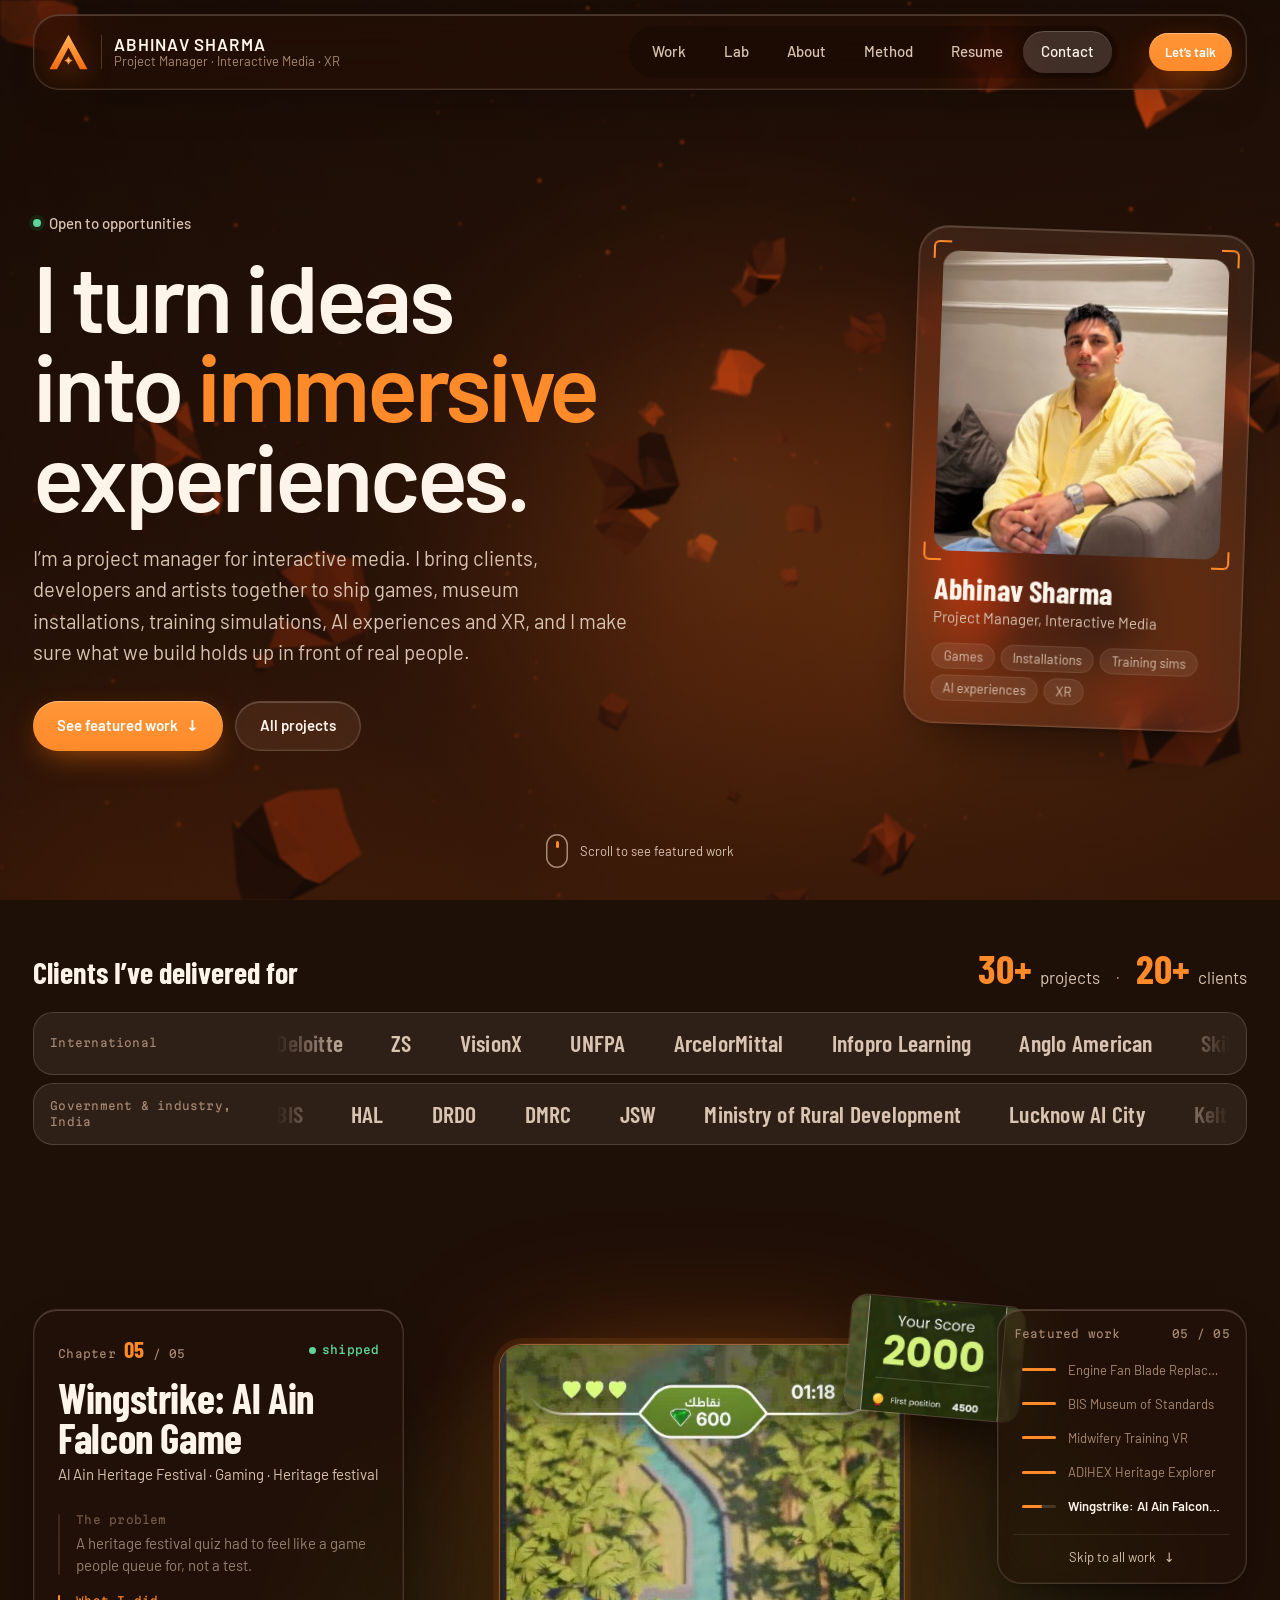
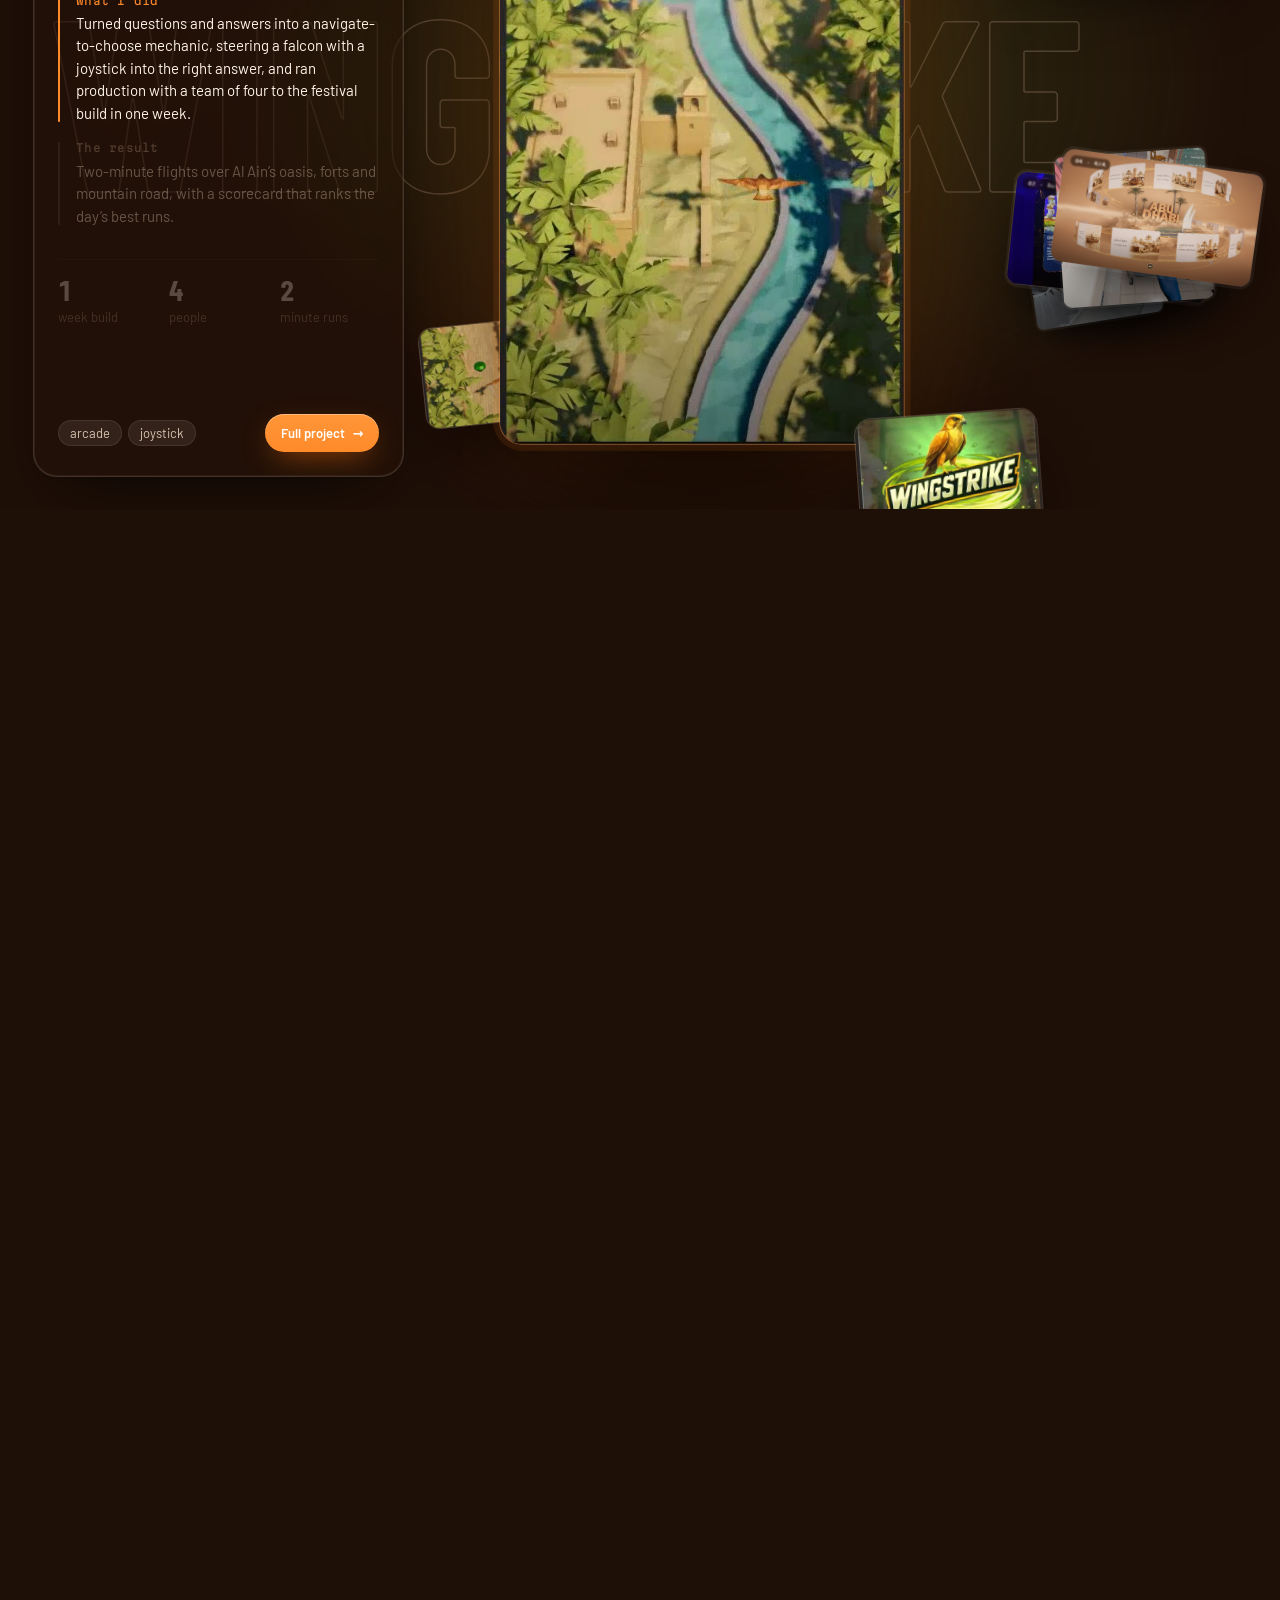
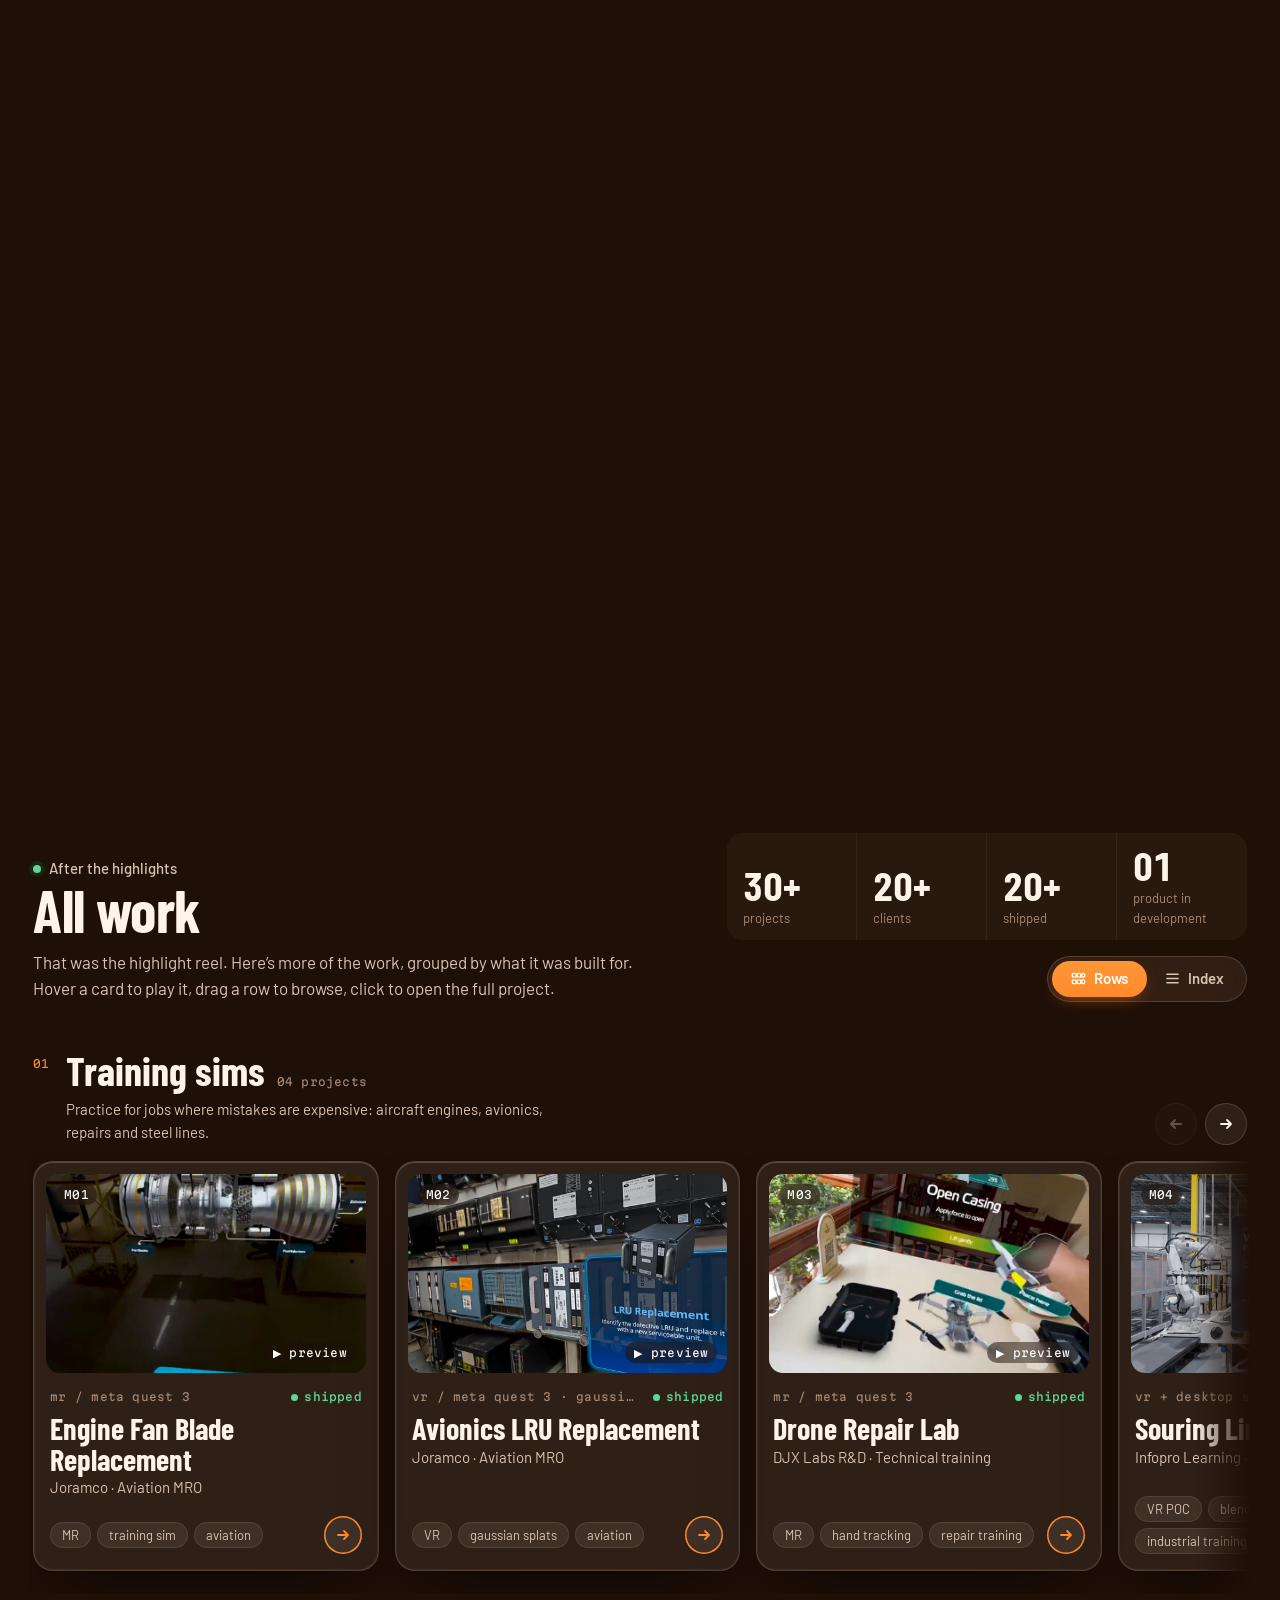
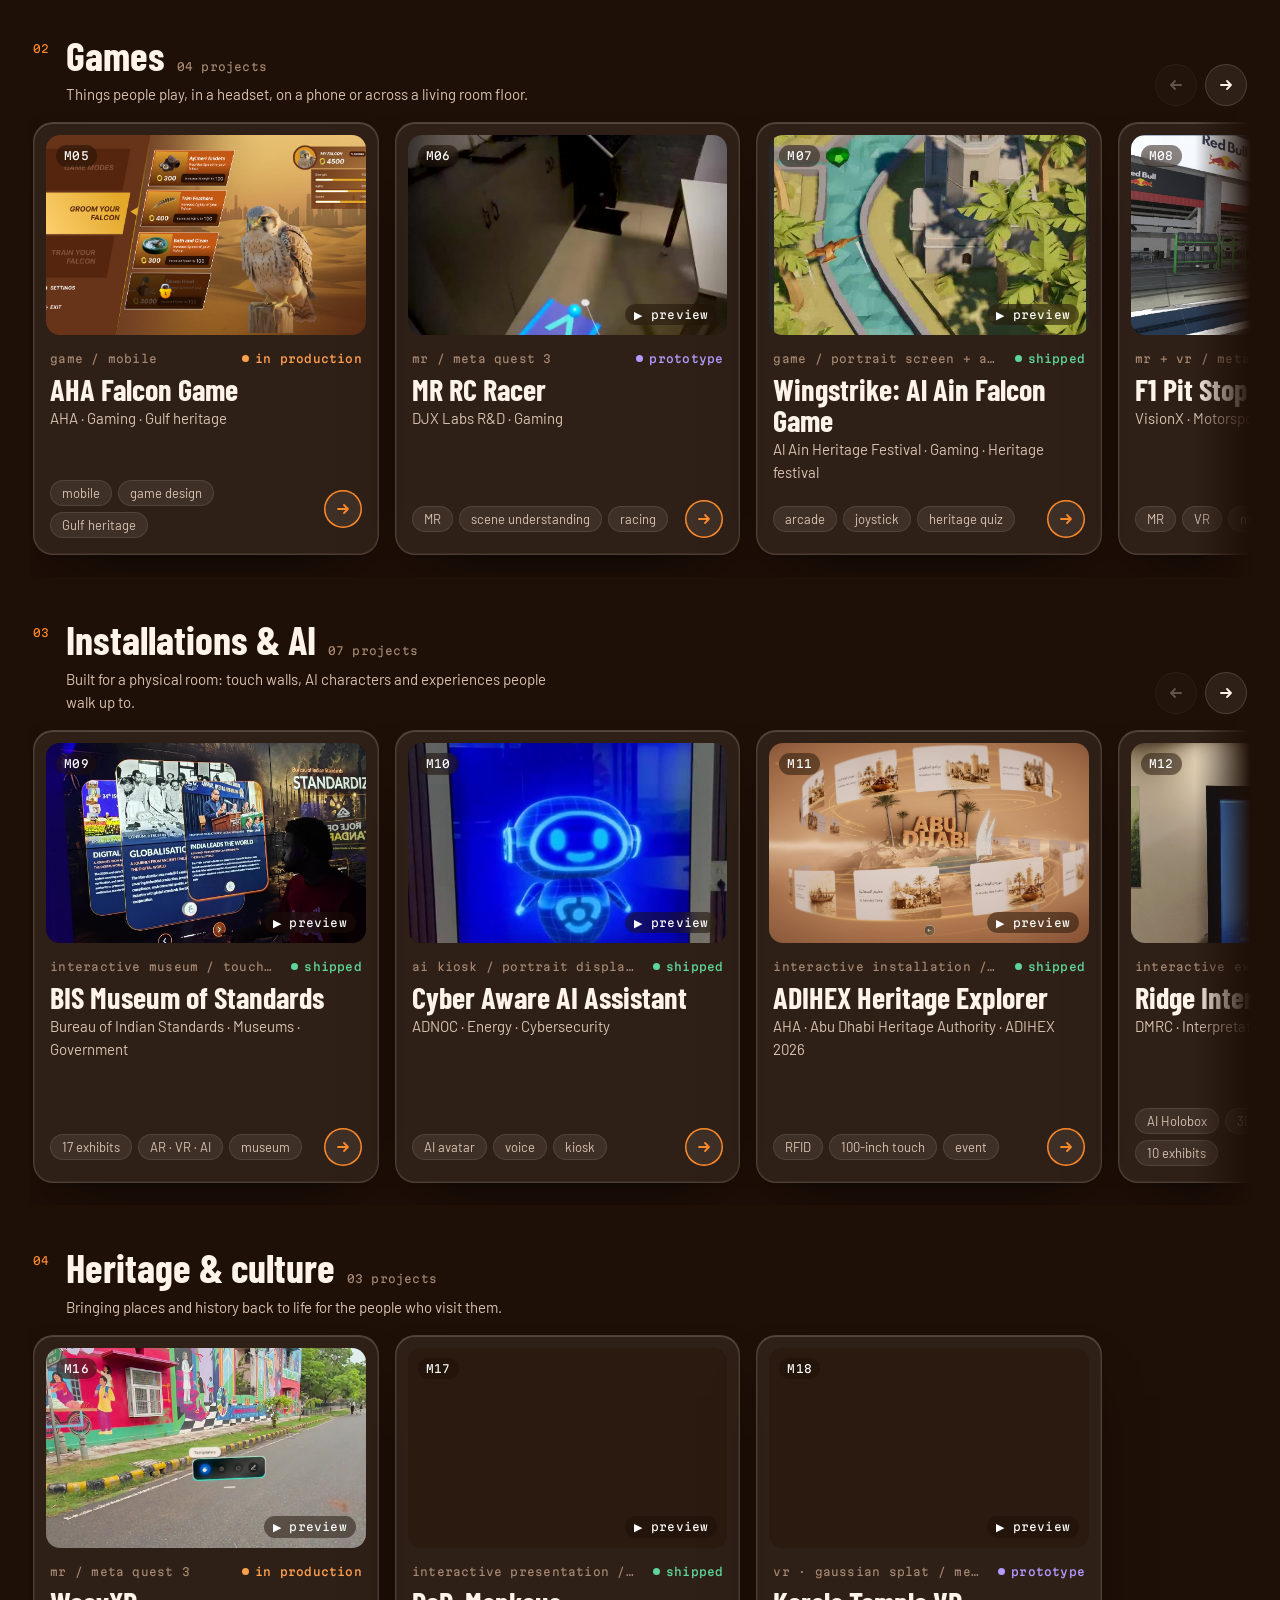
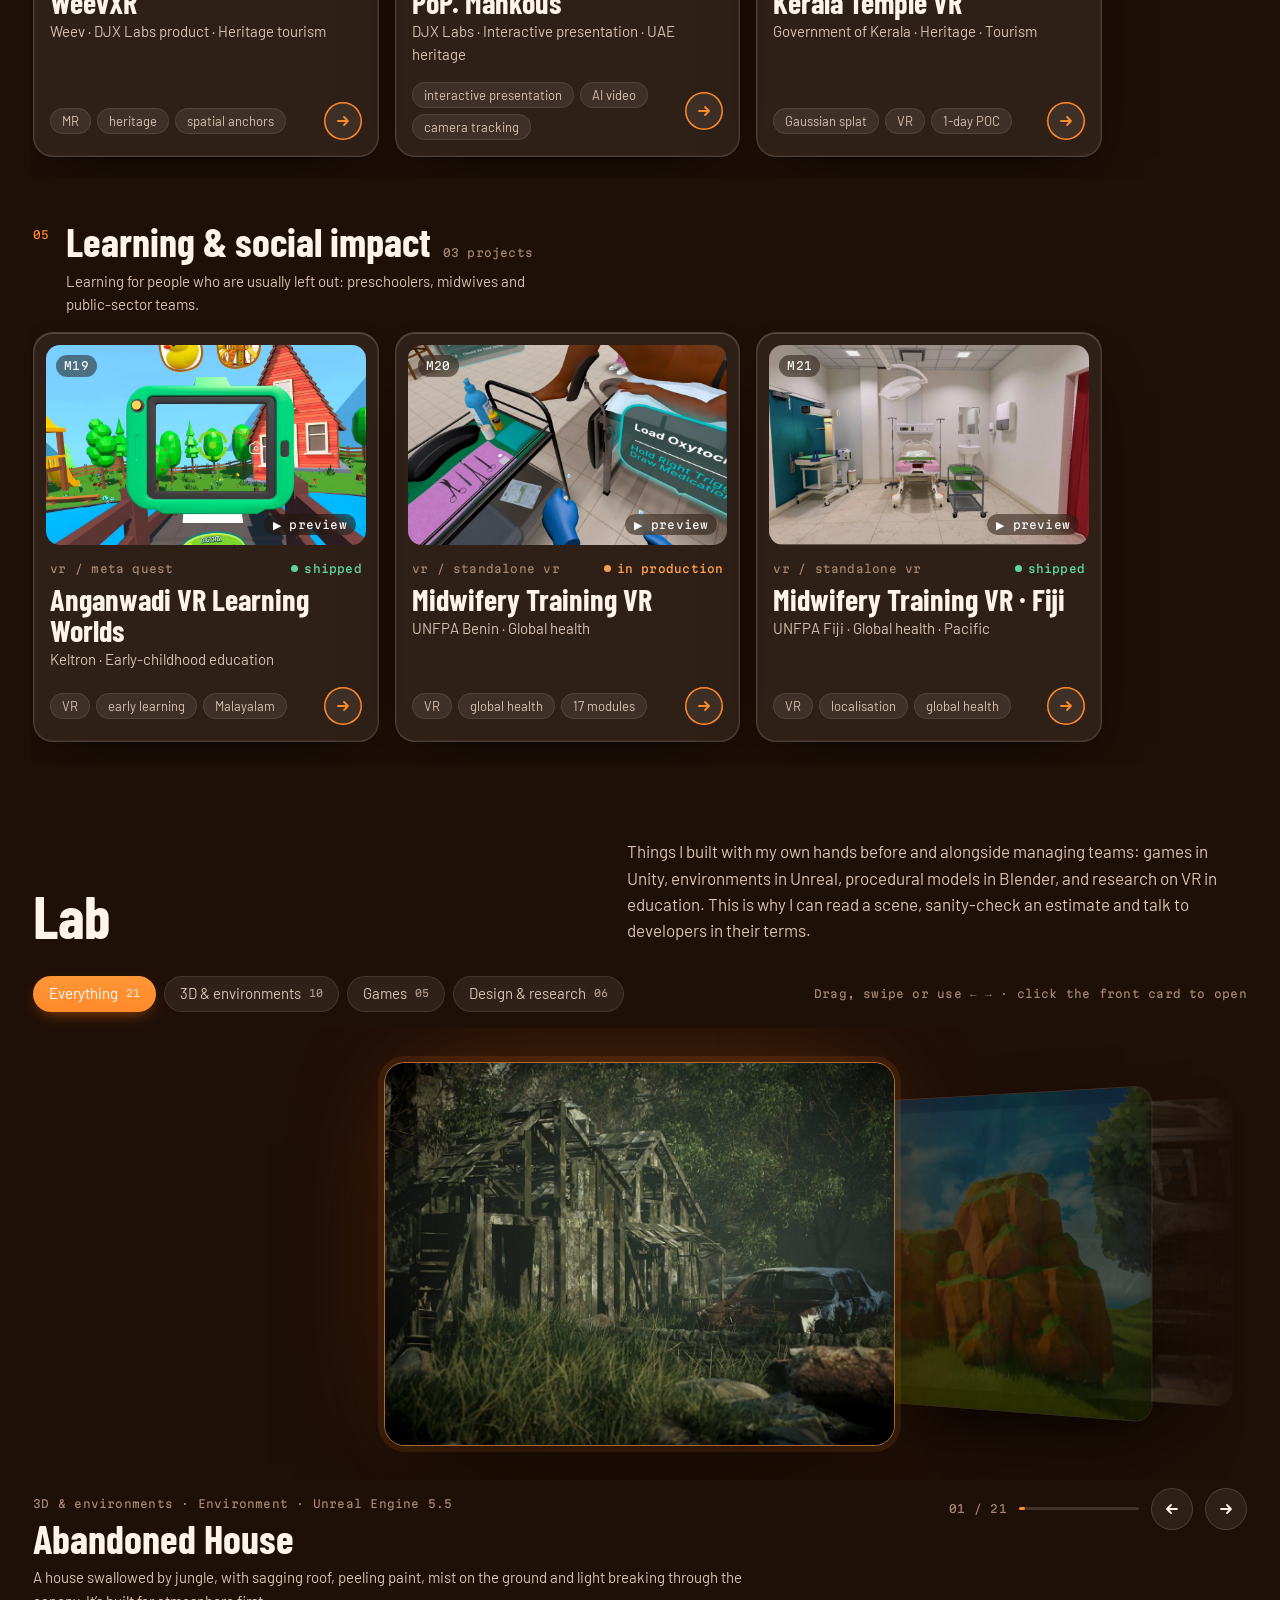
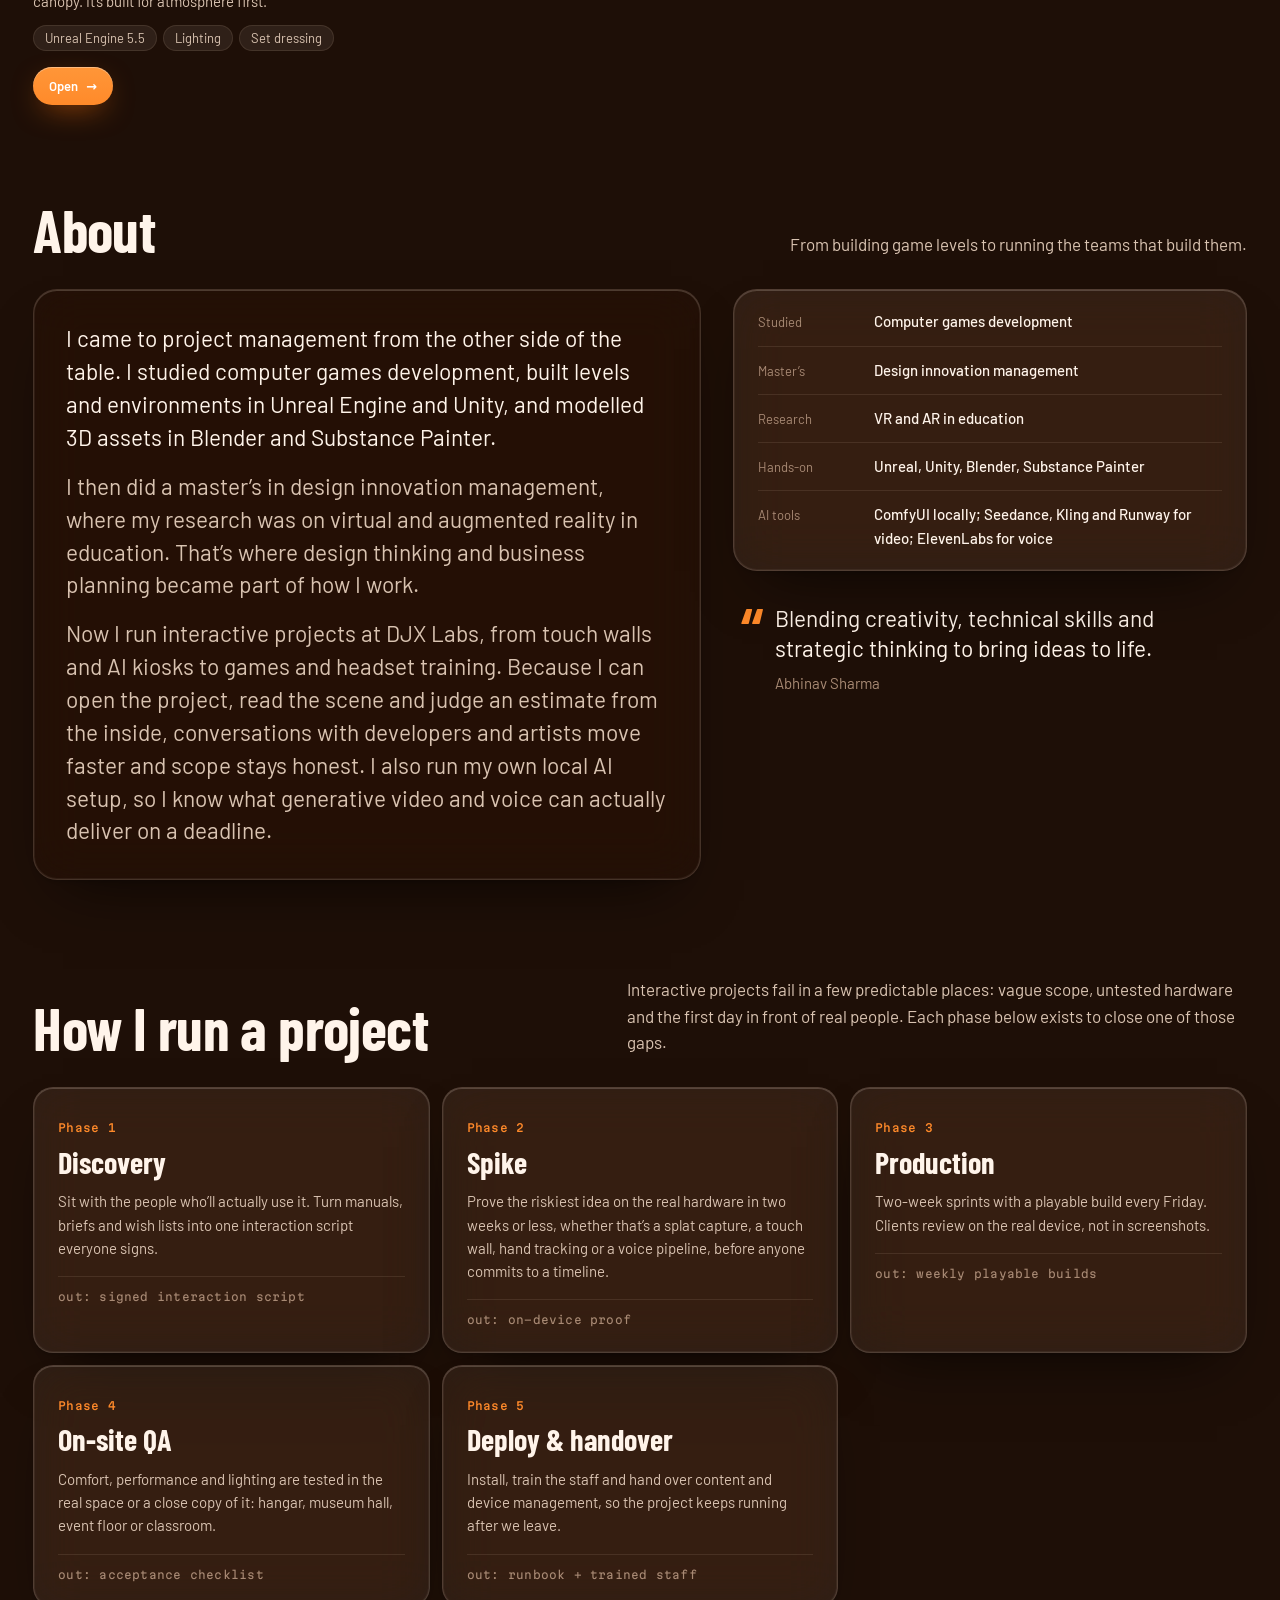
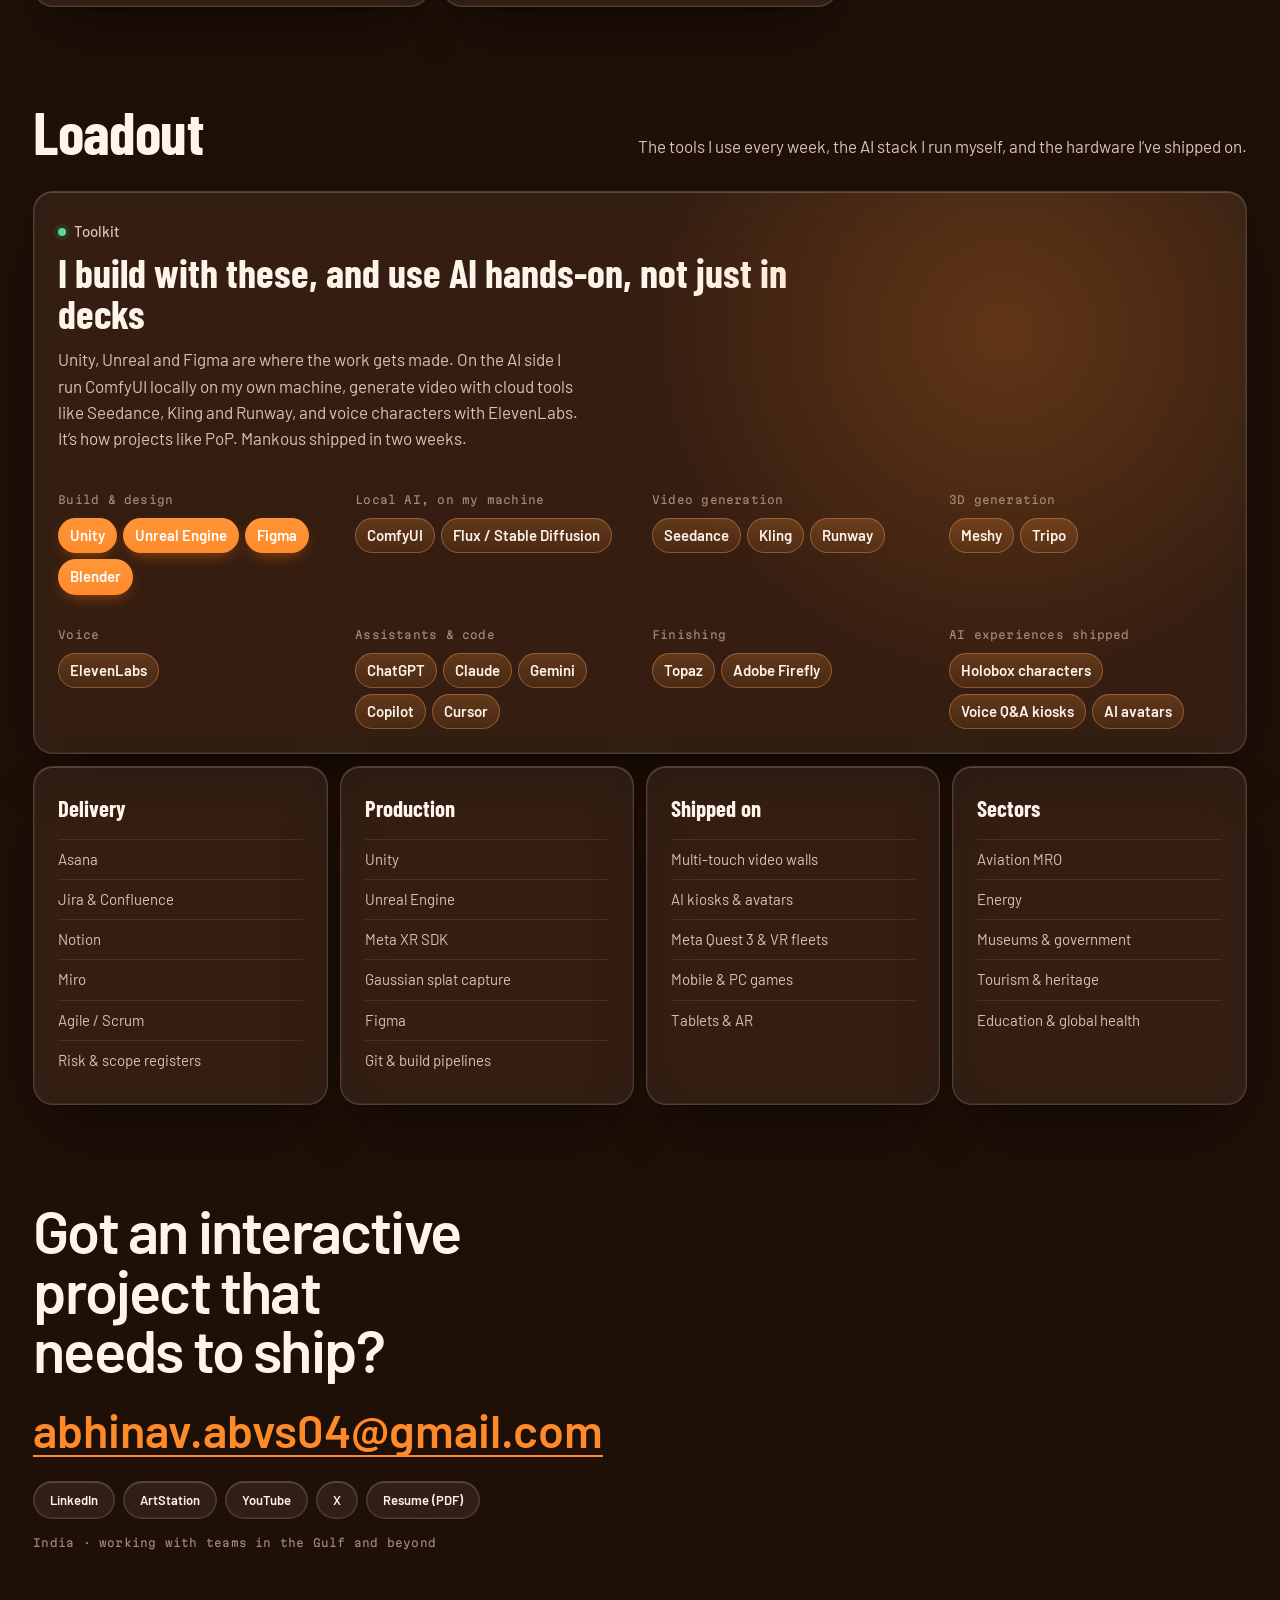
==== commit 365407fc: "Phone menu, narrow-screen (Display Zoom) fixes, analytics hooks Co-Authored-By: Claude Opus 5.5 <nor" ====
--- a/index.html
+++ b/index.html
@@ -40,7 +40,19 @@
         <a href="#contact">Contact</a>
       </nav>
       <a class="btn btn--primary btn--sm bar__cta" href="#contact">Let’s talk</a>
+      <button class="bar__menu" type="button" aria-expanded="false" aria-controls="menu-sheet" data-menu>
+        <span>Menu</span><i aria-hidden="true"></i>
+      </button>
     </div>
+    <nav class="sheet" id="menu-sheet" aria-label="Sections" data-sheet hidden>
+      <a href="#missions">Work</a>
+      <a href="#lab">Lab</a>
+      <a href="#about">About</a>
+      <a href="#method">Method</a>
+      <a href="resume.pdf" target="_blank" rel="noopener" data-resume>Resume</a>
+      <a href="#contact">Contact</a>
+      <a class="btn btn--primary sheet__cta" href="#contact">Let’s talk <span class="btn__arrow" aria-hidden="true">→</span></a>
+    </nav>
   </header>
 
   <main id="top">
@@ -264,6 +276,7 @@
 
   <script src="js/data.js"></script>
   <script src="js/media.js"></script>
+  <script src="js/analytics.js"></script>
   <script src="js/app.js"></script>
   <script src="assets/vendor/three-0.149.min.js" defer></script>
   <script src="js/scene.js" defer></script>
--- a/css/site.css
+++ b/css/site.css
@@ -104,11 +104,10 @@
 .bar__id { display: flex; align-items: center; gap: var(--s-3); text-decoration: none; min-width: 0; }
 .bar__mark { flex: none; display: block; width: 41px; height: 38px; filter: drop-shadow(0 6px 14px rgba(255,120,20,.35)); }
 .bar__div { flex: none; width: 1px; height: 34px; background: var(--c-rule-strong); }
-.bar__name { font-weight: 700; font-size: var(--t-md); letter-spacing: .06em; text-transform: uppercase; white-space: nowrap; }
 .bar__mark img { display: block; width: 100%; height: 100%; }
 .bar__text { display: flex; flex-direction: column; line-height: 1.2; min-width: 0; }
-.bar__name { font-weight: 700; font-size: var(--t-md); letter-spacing: .06em; text-transform: uppercase; white-space: nowrap; }
-.bar__role { color: var(--c-ink-3); font-size: var(--t-xs); white-space: nowrap; }
+.bar__name { font-weight: 700; font-size: var(--t-md); letter-spacing: .06em; text-transform: uppercase; white-space: nowrap; overflow: hidden; text-overflow: ellipsis; }
+.bar__role { color: var(--c-ink-3); font-size: var(--t-xs); white-space: nowrap; overflow: hidden; text-overflow: ellipsis; }
 .bar__nav { position: relative; display: flex; gap: 2px; margin-left: auto; padding: 5px; border-radius: 999px; background: rgba(0, 0, 0, .22); }
 .bar__nav a { position: relative; z-index: 1; padding: 9px 18px; border-radius: 999px; font-size: var(--t-sm); font-weight: 500; color: var(--c-ink-2); text-decoration: none; transition: color var(--d-fast); }
 .bar__nav a:hover, .bar__nav a.is-active { color: var(--c-ink); }
@@ -127,9 +126,27 @@
   .bar__nav [data-short-hide] { display: none; }
   .bar__pill { top: 3px; bottom: 3px; }
 }
-@media (max-width: 560px) { .bar__role { display: none; } .bar__name { font-size: var(--t-xs); } }
-@media (max-width: 420px) { .bar__div { display: none; } }
-@media (max-width: 420px) { .bar__text { display: none; } }
+/* phones: name on the left, one Menu button on the right, sections in a drop-down sheet */
+.bar__menu, .sheet { display: none; }
+@media (max-width: 760px) {
+  .bar__nav { display: none; }
+  .bar__id { flex: 1 1 auto; }
+  .bar__menu { flex: none; display: inline-flex; align-items: center; gap: 10px; margin-left: auto; height: 40px; padding: 0 14px; border-radius: 999px;
+    font-size: var(--t-sm); font-weight: 600; color: var(--c-ink); background: var(--c-fill-hi); box-shadow: inset 0 1px 0 rgba(255,240,225,.14); }
+  .bar__menu i { position: relative; width: 16px; height: 10px; }
+  .bar__menu i::before, .bar__menu i::after { content: ""; position: absolute; left: 0; right: 0; height: 2px; border-radius: 2px; background: currentColor; transition: transform var(--d-med) var(--ease-out), top var(--d-med) var(--ease-out); }
+  .bar__menu i::before { top: 0; } .bar__menu i::after { top: 8px; }
+  .bar__menu[aria-expanded="true"] i::before { top: 4px; transform: rotate(45deg); }
+  .bar__menu[aria-expanded="true"] i::after { top: 4px; transform: rotate(-45deg); }
+  .sheet:not([hidden]) { display: grid; position: absolute; left: var(--gutter); right: var(--gutter); top: calc(100% + 8px); gap: 2px; padding: var(--s-3);
+    border-radius: 20px; background: rgba(30, 15, 7, .94); border: 1px solid var(--c-glass-edge); box-shadow: var(--edge), 0 30px 60px -20px rgba(0,0,0,.9);
+    backdrop-filter: var(--blur); -webkit-backdrop-filter: var(--blur); animation: viewIn .3s var(--ease-out); max-height: calc(100svh - var(--bar-h) - 40px); overflow-y: auto; }
+  .sheet a:not(.btn) { padding: 12px 14px; border-radius: 12px; font-family: var(--f-display); font-weight: 600; font-size: 1.5rem; line-height: 1.1; color: var(--c-ink); text-decoration: none; }
+  .sheet a:not(.btn):hover, .sheet a.is-active { background: var(--c-fill); color: var(--c-signal); }
+  .sheet__cta { margin-top: var(--s-2); justify-content: center; }
+}
+@media (max-width: 520px) { .bar__role { display: none; } .bar__name { font-size: var(--t-sm); } }
+@media (max-width: 340px) { .bar__div { display: none; } .bar__name { font-size: var(--t-xs); letter-spacing: .04em; } .bar__menu span { display: none; } .bar__menu { padding: 0 12px; } }
 
 /* ---------- intro ---------- */
 .intro { position: relative; max-width: var(--w-page); margin-inline: auto; padding: var(--s-8) var(--gutter) var(--s-9);
@@ -290,7 +307,7 @@
   .sc-title { margin-top: var(--s-2); font-size: clamp(1.6rem, 1.2rem + 2vw, 2.2rem); }
   .sc-beats { margin-top: var(--s-3); gap: var(--s-2); grid-template-columns: repeat(3, auto); justify-content: start; column-gap: var(--s-4); }
   .sc-beat { display: contents; }
-  .sc-beat__k { grid-row: 1; padding-bottom: 6px; border-bottom: 2px solid var(--c-rule-strong); opacity: .55; transition: opacity var(--d-med), border-color var(--d-med), color var(--d-med); }
+  .sc-beat__k { grid-row: 1; white-space: nowrap; padding-bottom: 6px; border-bottom: 2px solid var(--c-rule-strong); opacity: .55; transition: opacity var(--d-med), border-color var(--d-med), color var(--d-med); }
   .sc-beat.is-done .sc-beat__k { opacity: .8; }
   .sc-beat.is-on .sc-beat__k { opacity: 1; border-color: var(--c-signal); }
   .sc-beat p { display: none; grid-row: 2; grid-column: 1 / -1; margin-top: var(--s-2); color: var(--c-ink); }
@@ -571,7 +588,8 @@
 .contact { padding-bottom: var(--s-9); }
 .contact__title { font-family: var(--f-head); font-weight: 700; font-size: var(--t-3xl); line-height: 1; letter-spacing: -.03em; max-width: 16ch; text-wrap: balance; }
 .contact__email { display: inline-block; margin-top: var(--s-5); font-family: var(--f-head); font-weight: 600; font-size: clamp(1.5rem, 1rem + 2.4vw, 3rem); line-height: 1.1;
-  color: var(--c-signal); text-decoration: none; border-bottom: 2px solid currentColor; overflow-wrap: anywhere; }
+  color: var(--c-signal); text-decoration: none; border-bottom: 2px solid currentColor; max-width: 100%; overflow-wrap: break-word; }
+@media (max-width: 400px) { .contact__email { font-size: 1.3rem; } }
 .contact__email:hover { color: var(--c-signal-hi); }
 .contact__links { display: flex; flex-wrap: wrap; gap: var(--s-2); margin-top: var(--s-5); }
 .contact__where { margin-top: var(--s-4); }
@@ -646,3 +664,9 @@
 
 /* filter changes animate with the View Transitions API where available */
 ::view-transition-group(*) { animation-duration: .45s; animation-timing-function: cubic-bezier(.2, .7, .1, 1); }
+
+/* narrow phones / iPhone Display Zoom (~320px) */
+@media (max-width: 380px) {
+  .sc-beats { column-gap: var(--s-3); }
+  .sc-beat__k { font-size: .62rem; letter-spacing: .08em; }
+}
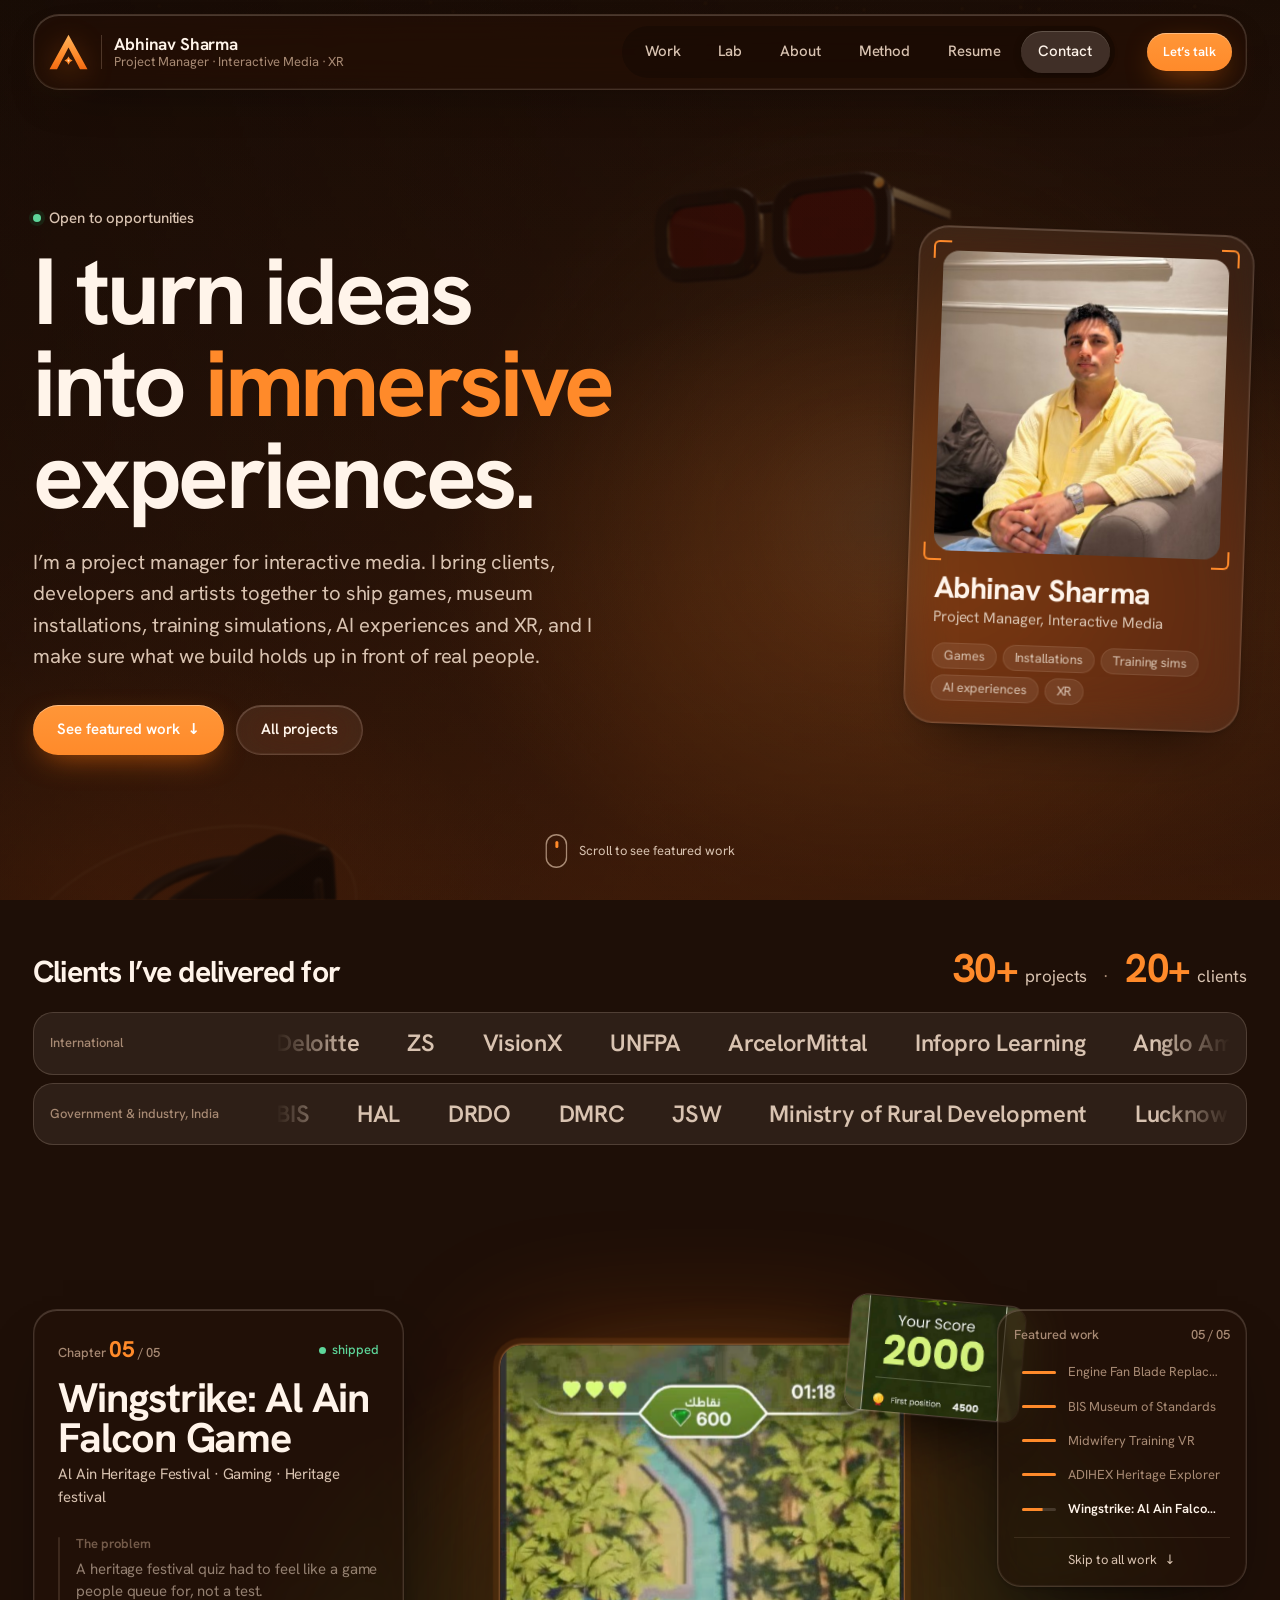
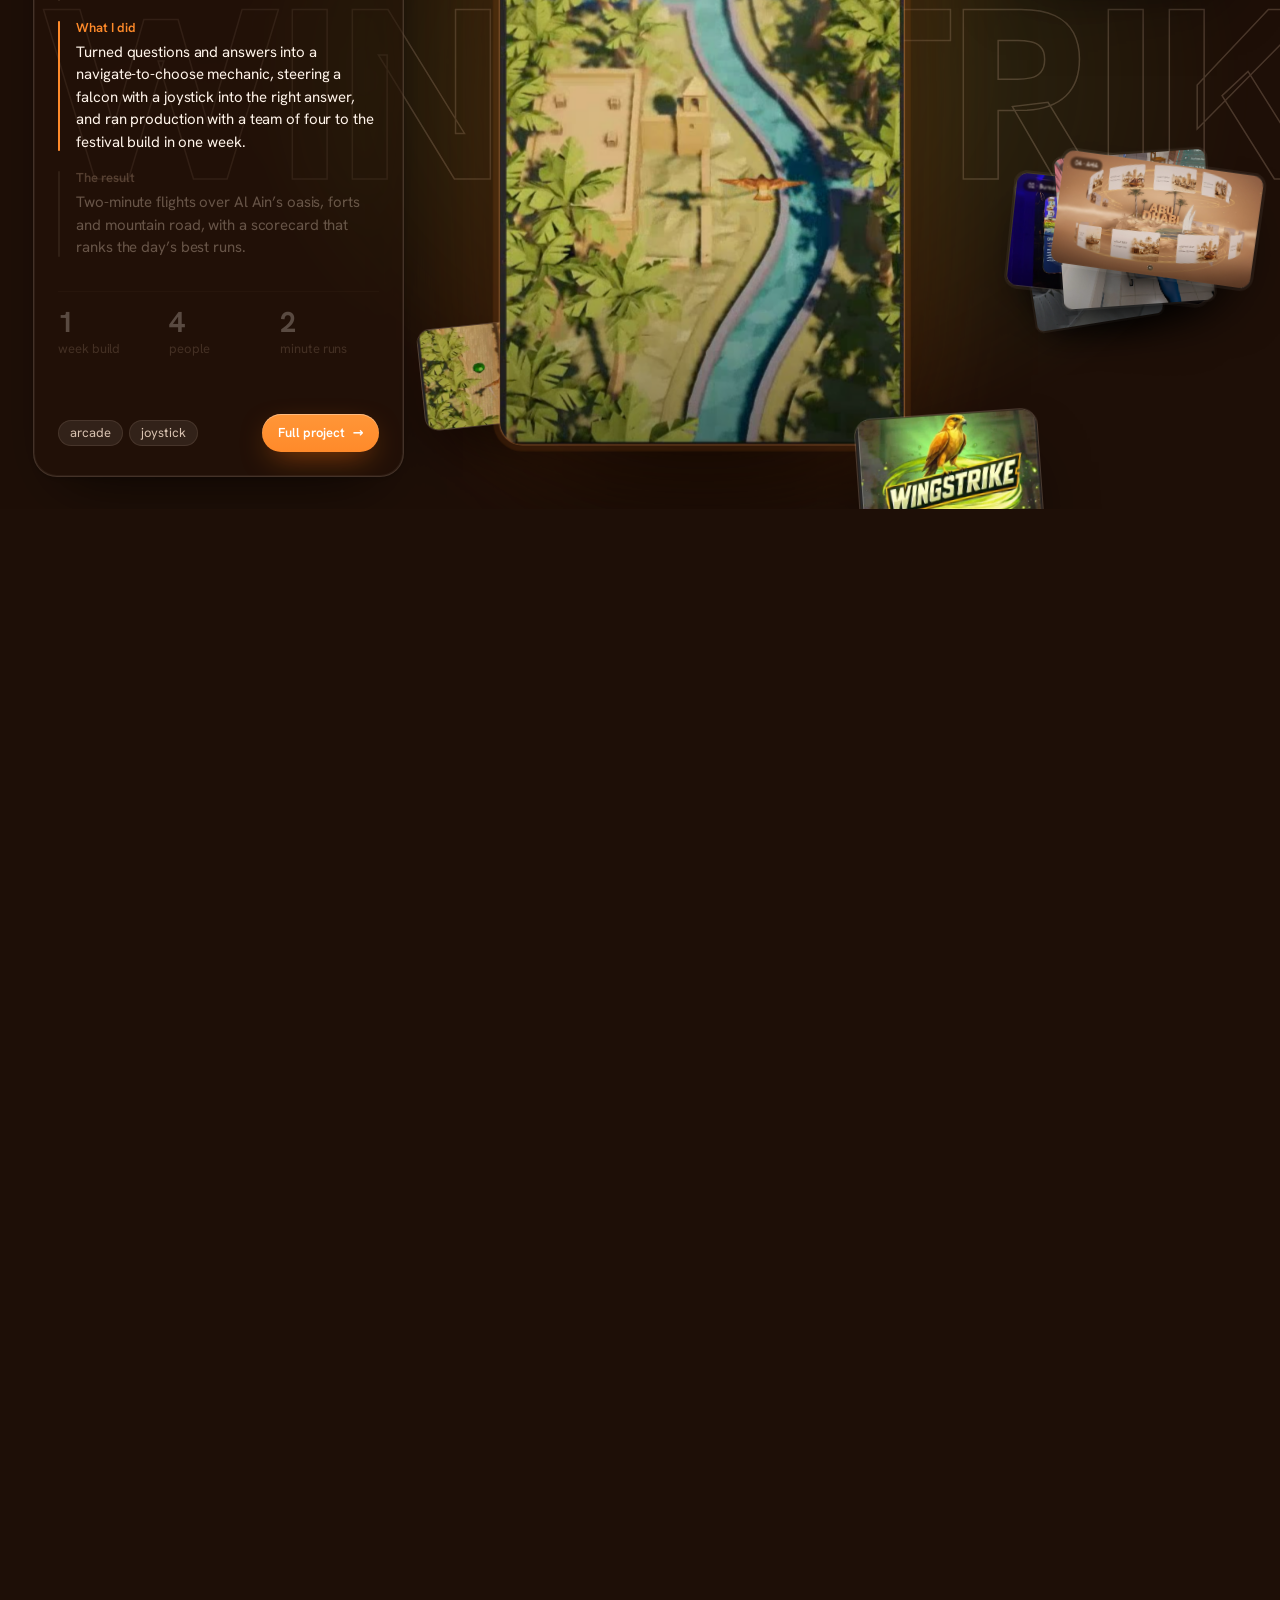
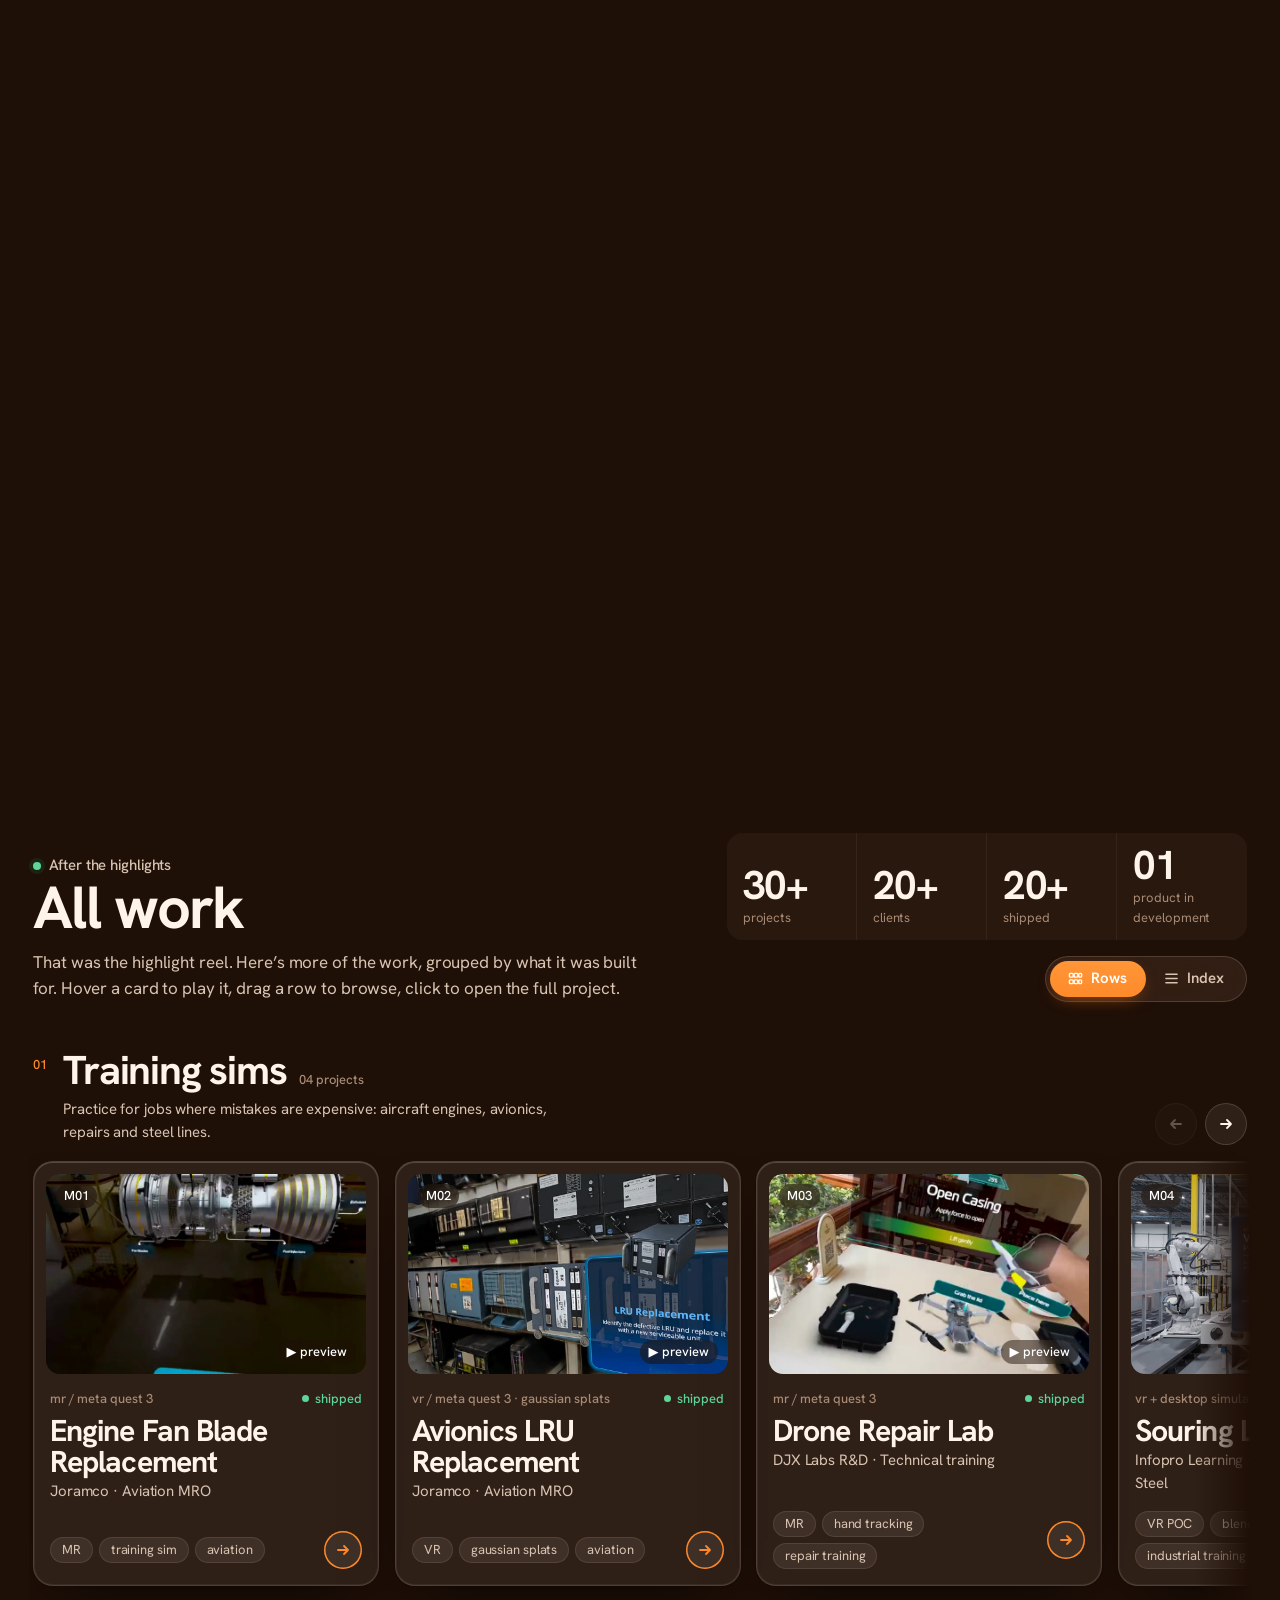
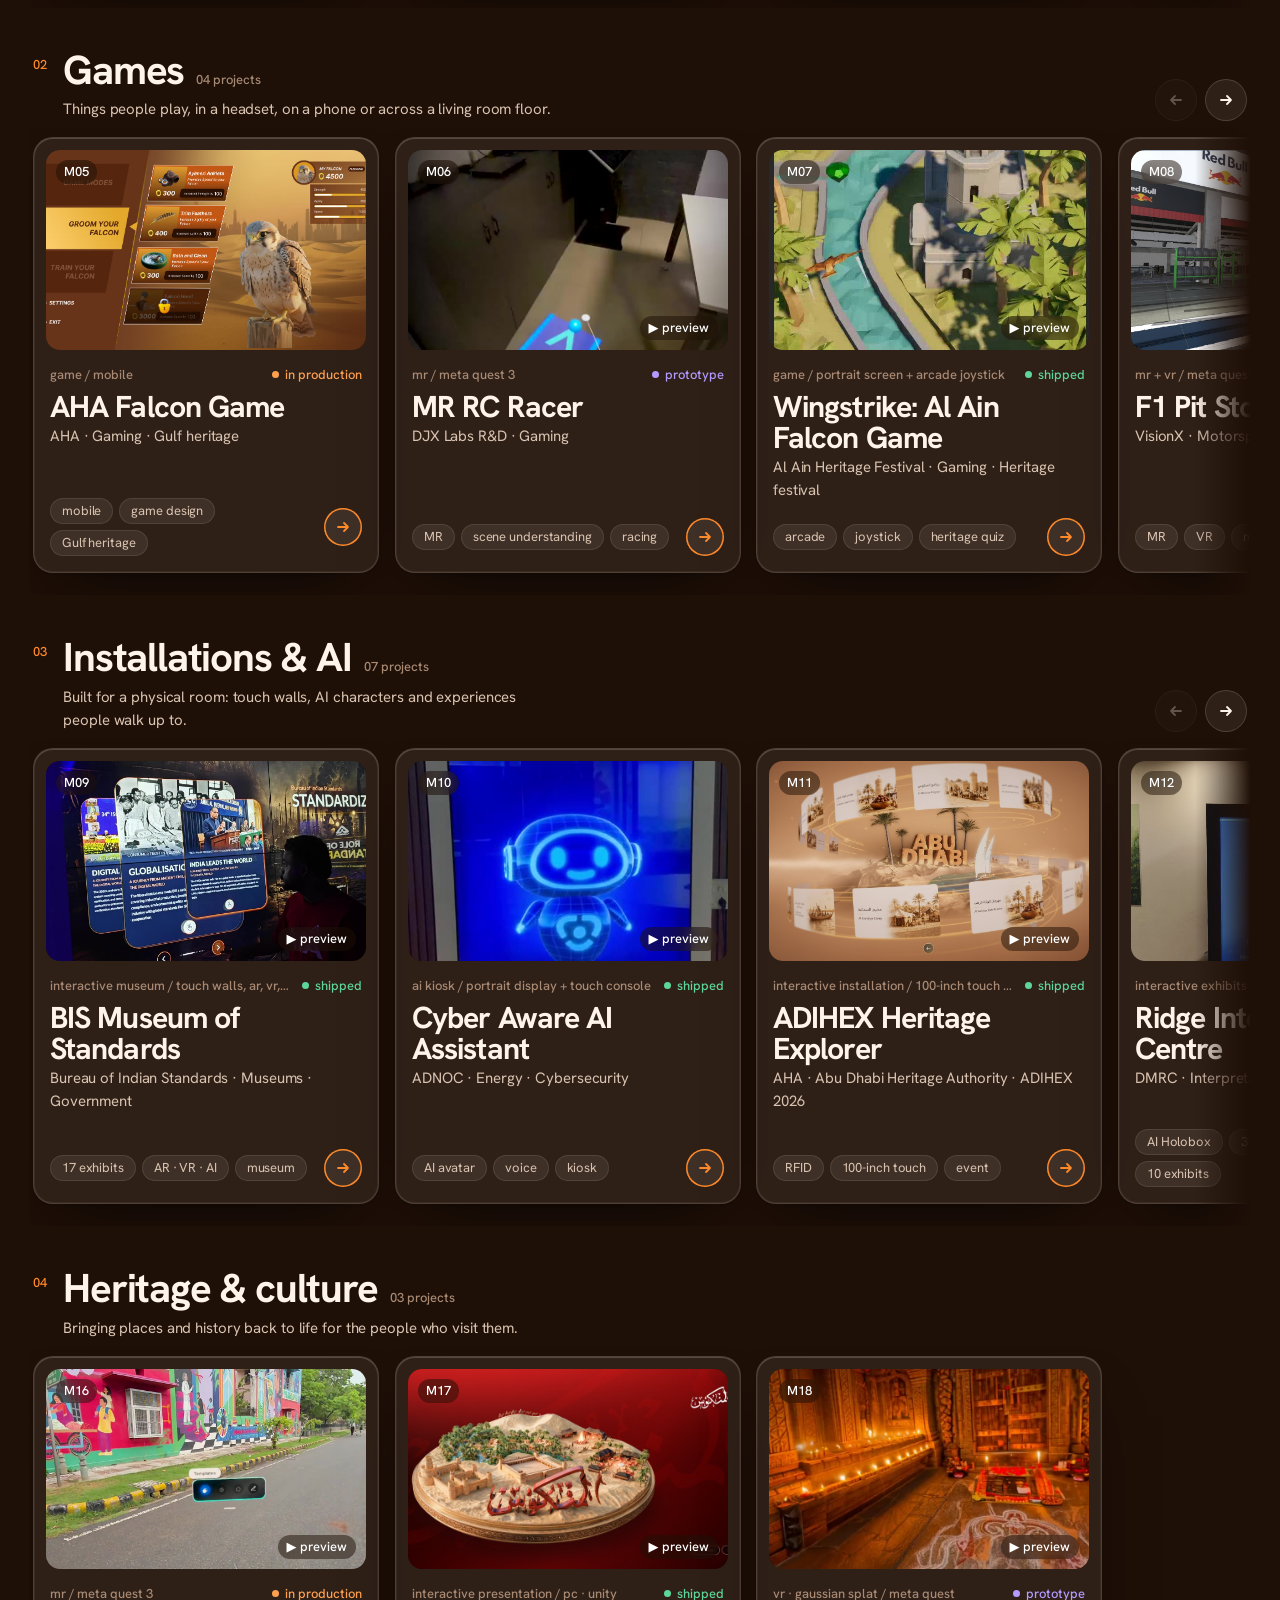
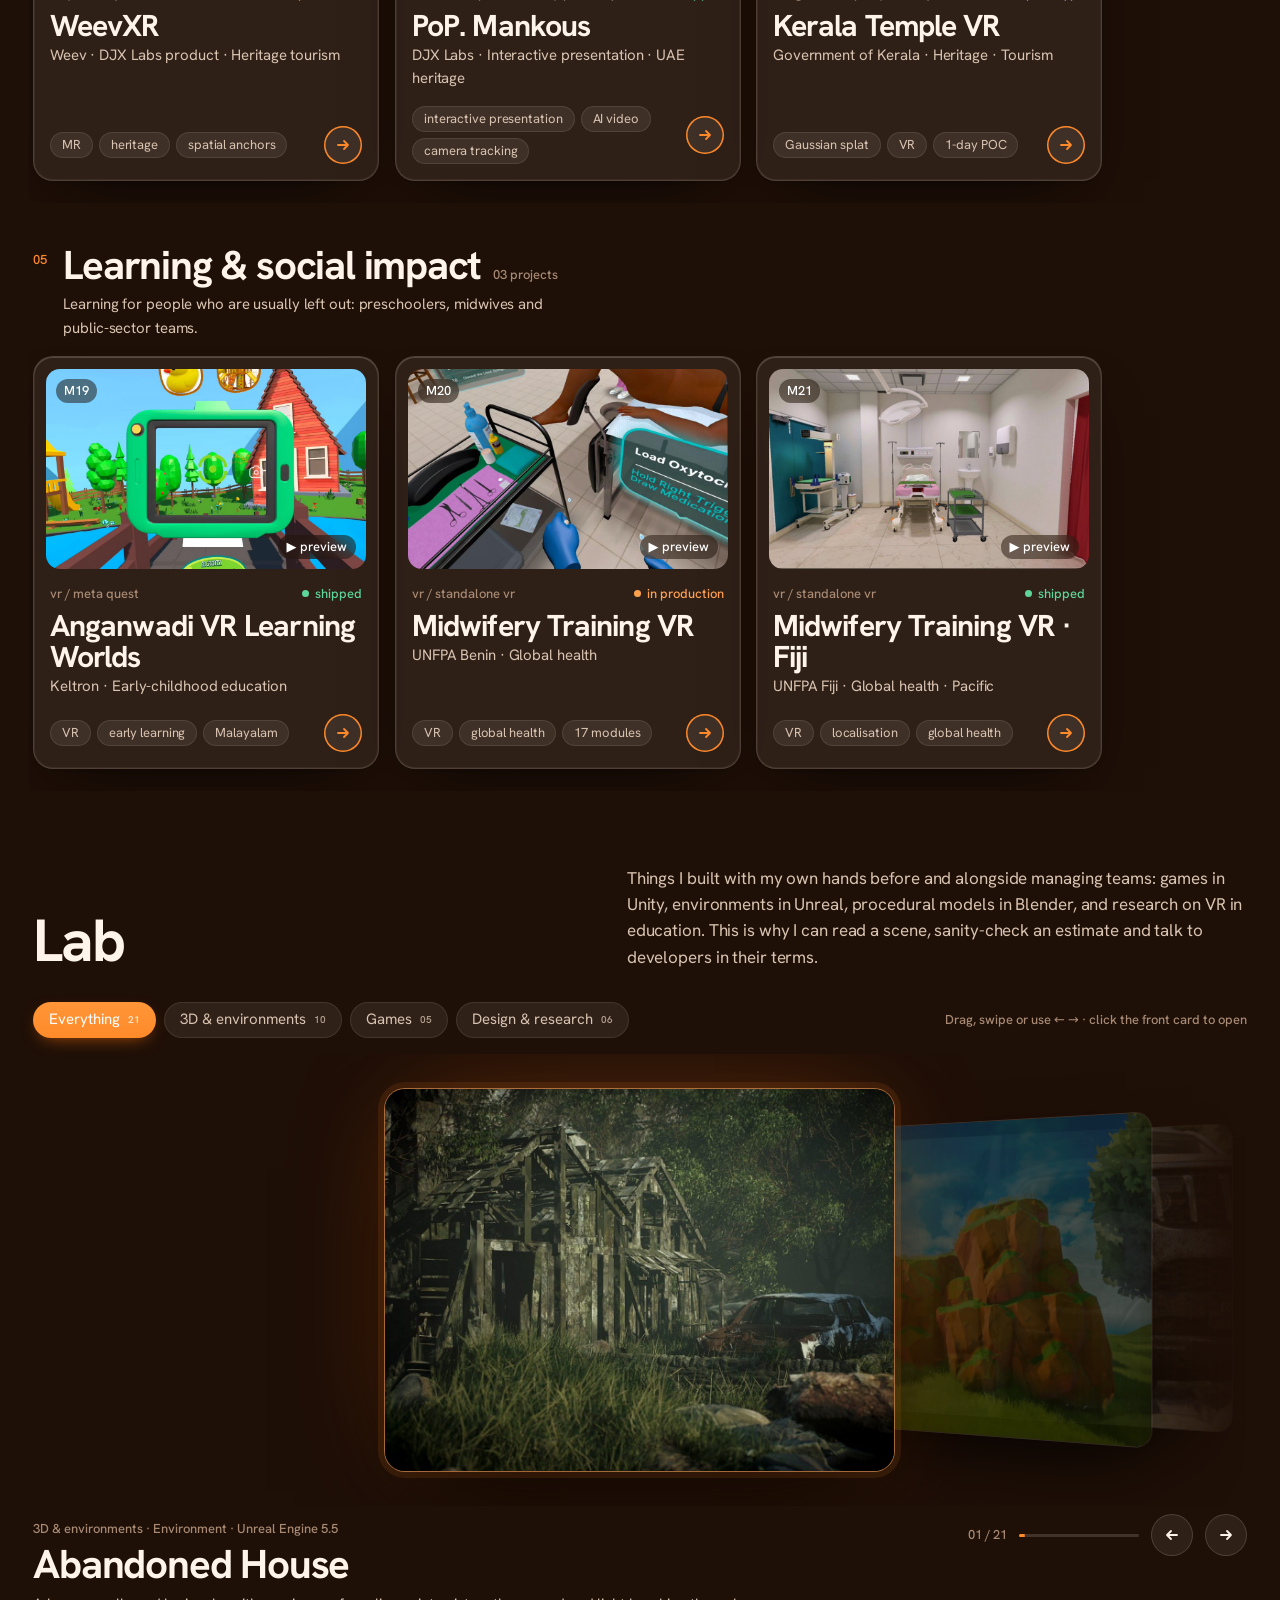
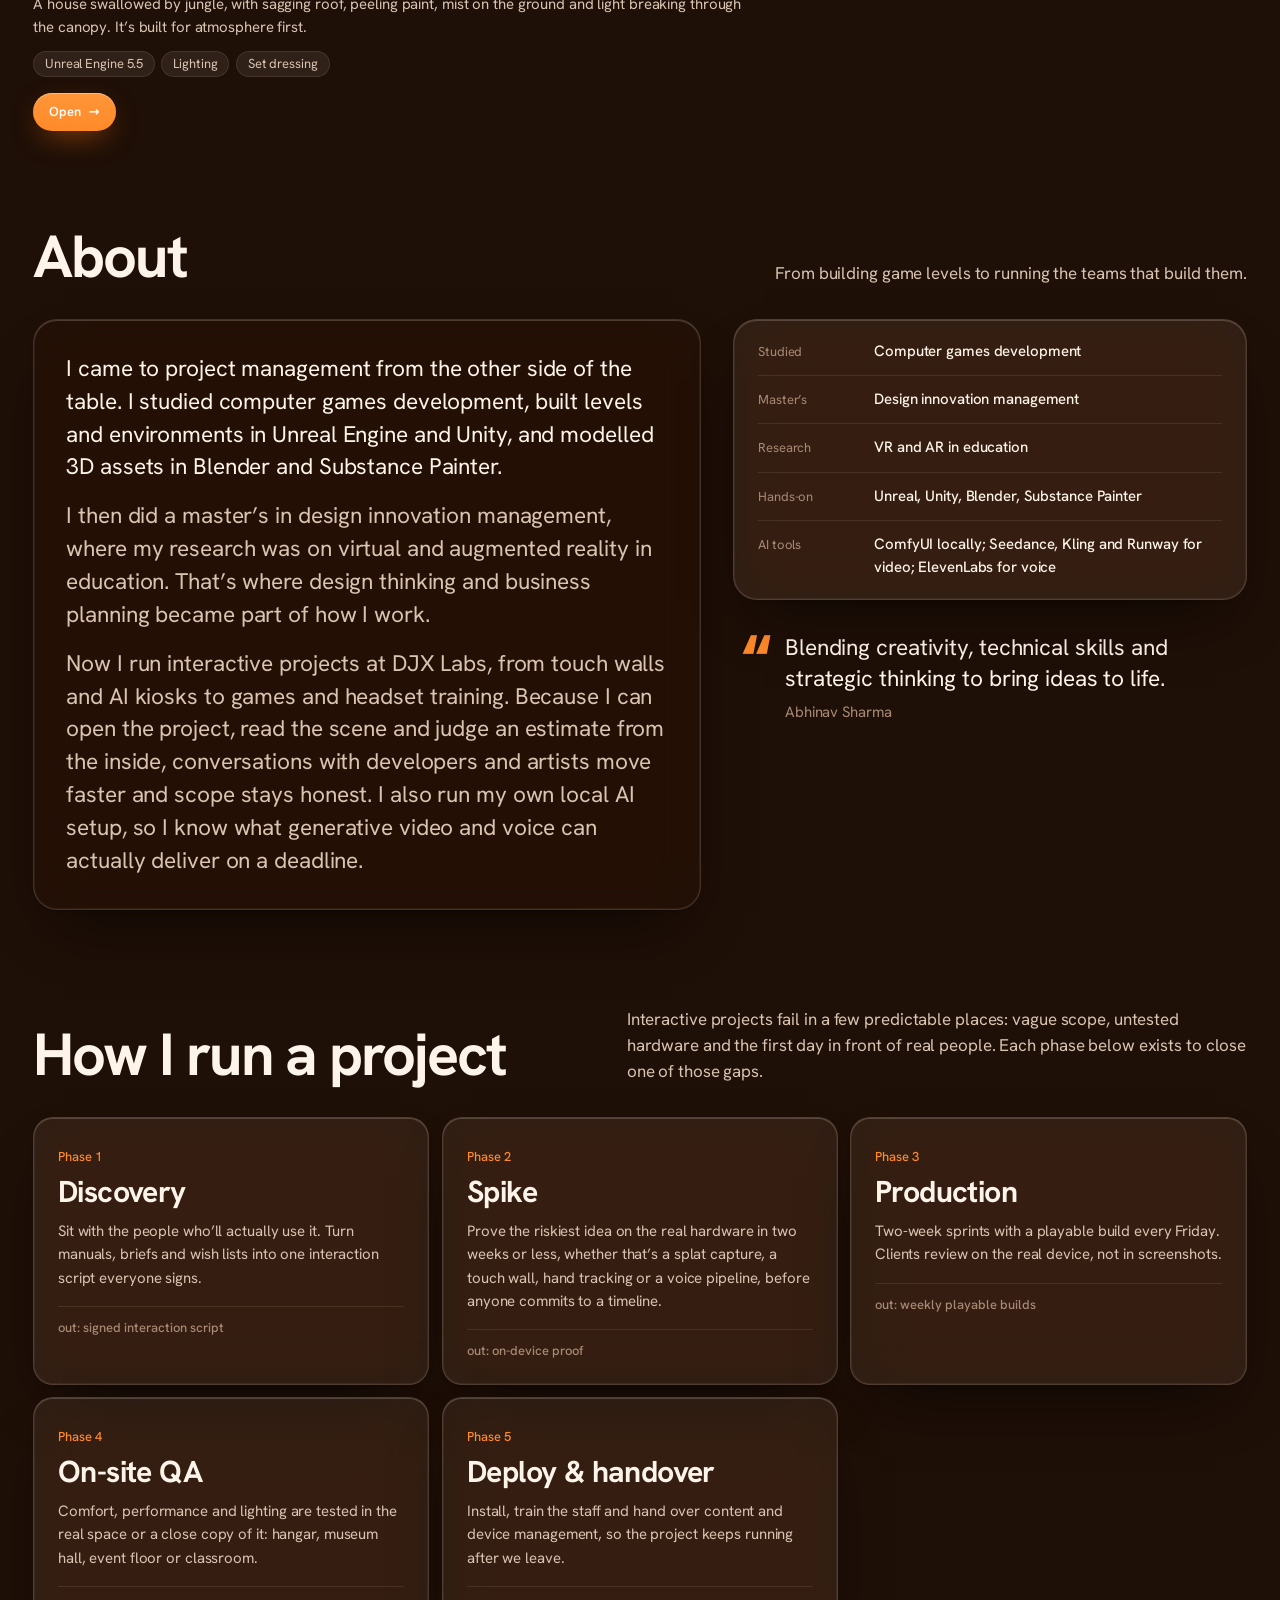
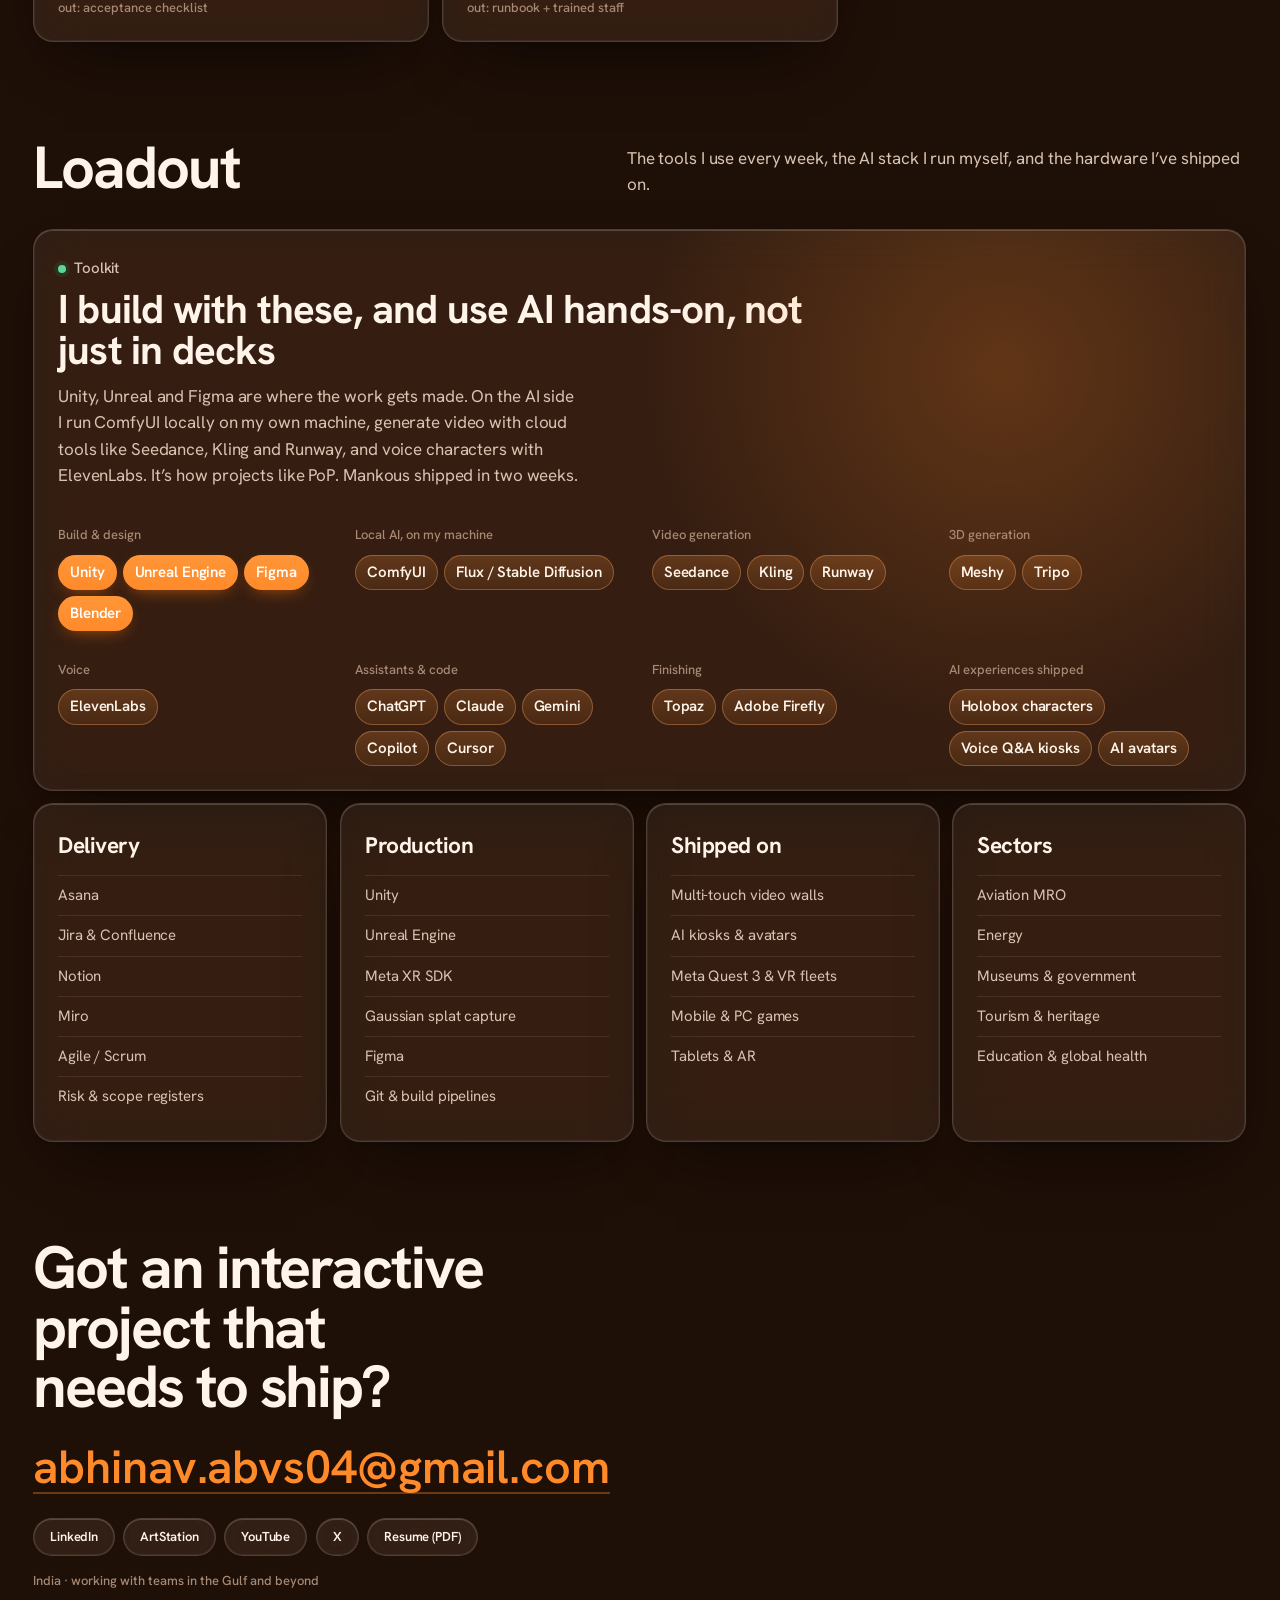
==== commit 22c5c3d1: "Version asset URLs so browsers fetch updates Co-Authored-By: Claude Opus 5.5 <noreply@anthropic.com>" ====
--- a/index.html
+++ b/index.html
@@ -11,9 +11,9 @@
   <meta property="og:description" content="30+ projects for 20+ clients: games, museum installations, training simulations, AI experiences and XR.">
   <meta name="twitter:card" content="summary">
   <link rel="icon" href="assets/favicon.svg" type="image/svg+xml">
-  <link rel="stylesheet" href="css/fonts.css">
-  <link rel="stylesheet" href="css/tokens.css">
-  <link rel="stylesheet" href="css/site.css">
+  <link rel="stylesheet" href="css/fonts.css?v=202610100856">
+  <link rel="stylesheet" href="css/tokens.css?v=202610100856">
+  <link rel="stylesheet" href="css/site.css?v=202610100856">
 </head>
 <body>
   <div class="scene" data-scene aria-hidden="true"></div>
@@ -274,12 +274,12 @@
 
 
 
-  <script src="js/data.js"></script>
-  <script src="js/media.js"></script>
-  <script src="js/analytics.js"></script>
-  <script src="js/app.js"></script>
+  <script src="js/data.js?v=202610100856"></script>
+  <script src="js/media.js?v=202610100856"></script>
+  <script src="js/analytics.js?v=202610100856"></script>
+  <script src="js/app.js?v=202610100856"></script>
   <script src="assets/vendor/three-0.149.min.js" defer></script>
-  <script src="js/scene.js" defer></script>
-  <script src="js/showcase.js" defer></script>
+  <script src="js/scene.js?v=202610100856" defer></script>
+  <script src="js/showcase.js?v=202610100856" defer></script>
 </body>
 </html>
--- a/css/fonts.css
+++ b/css/fonts.css
@@ -1,10 +1,2 @@
-/* Self-hosted fonts (SIL Open Font License), embedded so the page also works when opened straight from disk. */
-@font-face { font-family: "Barlow Condensed"; font-weight: 500; font-display: swap; src: url([data-uri]) format("woff2"); }
-@font-face { font-family: "Barlow Condensed"; font-weight: 600; font-display: swap; src: url([data-uri]) format("woff2"); }
-@font-face { font-family: "Barlow Condensed"; font-weight: 700; font-display: swap; src: url([data-uri]) format("woff2"); }
-@font-face { font-family: "Barlow"; font-weight: 400; font-display: swap; src: url([data-uri]) format("woff2"); }
-@font-face { font-family: "Barlow"; font-weight: 400; font-style: italic; font-display: swap; src: url([data-uri]) format("woff2"); }
-@font-face { font-family: "Barlow"; font-weight: 500; font-display: swap; src: url([data-uri]) format("woff2"); }
-@font-face { font-family: "Barlow"; font-weight: 600; font-display: swap; src: url([data-uri]) format("woff2"); }
-@font-face { font-family: "Martian Mono"; font-weight: 400; font-display: swap; src: url([data-uri]) format("woff2"); }
-@font-face { font-family: "Martian Mono"; font-weight: 500; font-display: swap; src: url([data-uri]) format("woff2"); }
+/* Hanken Grotesk, variable 100–900 (SIL Open Font License), embedded so the page also works when opened straight from disk. */
+@font-face { font-family: "Hanken Grotesk"; font-weight: 100 900; font-style: normal; font-display: swap; src: url([data-uri]) format("woff2"); }
--- a/css/tokens.css
+++ b/css/tokens.css
@@ -38,12 +38,14 @@
   --c-proto: #B39BFF;
 
   /* ---- Type -------------------------------------------------------- */
-  --f-display: "Barlow Condensed", "Arial Narrow", sans-serif;
-  --f-head:    "Barlow", system-ui, sans-serif;
-  --f-body:    "Barlow", system-ui, sans-serif;
-  --f-readout: "Martian Mono", ui-monospace, monospace;
+  --f-display: "Hanken Grotesk", system-ui, -apple-system, "Segoe UI", sans-serif;
+  --f-head:    "Hanken Grotesk", system-ui, -apple-system, "Segoe UI", sans-serif;
+  --f-body:    "Hanken Grotesk", system-ui, -apple-system, "Segoe UI", sans-serif;
+  --f-readout: "Hanken Grotesk", system-ui, -apple-system, "Segoe UI", sans-serif;
+  --track-display: -0.035em;   /* big headings sit tight, Apple-style */
+  --track-head:    -0.02em;
 
-  --t-readout: 0.6875rem;
+  --t-readout: 0.8125rem;
   --t-xs:   0.8125rem;
   --t-sm:   0.9375rem;
   --t-md:   1.0625rem;
--- a/css/site.css
+++ b/css/site.css
@@ -670,3 +670,61 @@
   .sc-beats { column-gap: var(--s-3); }
   .sc-beat__k { font-size: .62rem; letter-spacing: .08em; }
 }
+
+/* =====================================================================
+   Typography pass — one family (Hanken Grotesk) in a few weights.
+   Large headings sit tight; small text gets normal tracking.
+   ===================================================================== */
+body { font-feature-settings: "ss01", "cv11"; letter-spacing: -0.006em; -webkit-font-smoothing: antialiased; -moz-osx-font-smoothing: grayscale; }
+.readout { letter-spacing: 0; font-weight: 500; }
+.filter__count, kbd { letter-spacing: 0; font-weight: 600; }
+.bar__name { text-transform: none; letter-spacing: -0.01em; font-weight: 650; }
+@media (max-width: 340px) { .bar__name { letter-spacing: -0.01em; } }
+.intro__title { letter-spacing: var(--track-display); line-height: .98; font-weight: 700; }
+.section__title, .cf-title, .contact__title { letter-spacing: var(--track-display); font-weight: 700; line-height: 1; }
+.sc-title, .row__title, .lab-cf__title, .tile__title, .clients__title { letter-spacing: -0.03em; }
+.pipeline__step h3, .cf-nav__title, .intro__name, .profile__name, .slot__title, .cf-block h3, .idx__title b, .sheet a:not(.btn) { letter-spacing: var(--track-head); }
+.sc-stats b, .stats dd, .clients__sub b { letter-spacing: -0.04em; }
+.clients__track li { letter-spacing: -0.015em; }
+.sc-beat__k { letter-spacing: 0; font-weight: 600; }
+@media (max-width: 380px) { .sc-beat__k { letter-spacing: 0; font-size: .7rem; } }
+
+/* =====================================================================
+   Depth: cards tilt toward the cursor (or with the phone) and a glass
+   reflection slides across them. js/app.js sets --rx/--ry/--gx/--gy.
+   ===================================================================== */
+.tilt { --rx: 0deg; --ry: 0deg; --ly: 0px; transform: perspective(1100px) translateY(var(--ly)) rotateX(var(--rx)) rotateY(var(--ry));
+  transition: transform .7s var(--ease-out), background var(--d-med), box-shadow var(--d-med); will-change: transform; }
+.tilt.is-tilting { transition: transform .15s linear, background var(--d-med), box-shadow var(--d-med); }
+.tilt::after { content: ""; position: absolute; inset: 0; z-index: 3; border-radius: inherit; pointer-events: none; opacity: 0;
+  background: linear-gradient(115deg, transparent 35%, rgba(255, 238, 220, .10) 47%, rgba(255, 238, 220, .16) 50%, transparent 62%) var(--gx, 50%) var(--gy, 50%) / 260% 260% no-repeat;
+  transition: opacity .5s var(--ease-out); }
+.tilt:hover::after, .tilt.is-tilting::after { opacity: 1; }
+.pipeline__step, .slot, .intro__card { position: relative; }
+.tile.is-live .tile__btn { transform: perspective(1100px) translateY(-6px) rotateX(var(--rx)) rotateY(var(--ry)); }
+.intro__card.tilt { transform: perspective(1100px) rotate(2deg) rotateX(var(--rx)) rotateY(var(--ry)); }
+@media (max-width: 900px) { .intro__card.tilt { transform: perspective(1100px) rotateX(var(--rx)) rotateY(var(--ry)); } }
+.pipeline__step.tilt:hover, .slot.tilt:hover { background: var(--c-glass-hover); box-shadow: var(--edge), var(--lift-hi); }
+/* card contents float a little above the glass */
+.tilt .tile__media, .tilt .tile__title, .pipeline__step.tilt h3, .intro__card.tilt img { transition: transform .7s var(--ease-out); }
+.tilt.is-tilting .tile__media, .tile.is-live .tile__media { transform: translateZ(18px); }
+.pipeline__step.tilt.is-tilting h3 { transform: translateZ(24px); }
+.tilt { transform-style: preserve-3d; }
+
+/* =====================================================================
+   Micro-interactions
+   ===================================================================== */
+.chip { transition: background var(--d-fast), color var(--d-fast), transform var(--d-fast) var(--ease-out), border-color var(--d-fast); }
+.chip:hover { transform: translateY(-2px); }
+.btn--glass:hover, .btn--ghost:hover { transform: translateY(-1px); }
+.btn--primary { position: relative; overflow: hidden; isolation: isolate; }
+.btn--primary::after { content: ""; position: absolute; inset: 0; z-index: -1; pointer-events: none;
+  background: linear-gradient(110deg, transparent 30%, rgba(255, 255, 255, .45) 50%, transparent 70%) -150% 0 / 200% 100% no-repeat; }
+.btn--primary:hover::after { background-position: 150% 0; transition: background-position .8s var(--ease-out); }
+.btn--primary:hover { box-shadow: inset 0 1px 0 rgba(255,255,255,.35), 0 14px 38px -10px rgba(240, 110, 10, .95); }
+.go { transition: background var(--d-fast), color var(--d-fast), transform var(--d-med) var(--ease-out); }
+.go:hover { transform: rotate(-45deg) scale(1.08); }
+.bar__nav a { transition: color var(--d-fast); }
+.contact__email { background: linear-gradient(currentColor, currentColor) 0 100% / 0 2px no-repeat; border-bottom-color: rgba(255, 138, 42, .35); transition: background-size .5s var(--ease-out), color var(--d-fast); }
+.contact__email:hover { background-size: 100% 2px; }
+@media (prefers-reduced-motion: reduce) { .tilt, .tilt.is-tilting { transform: none !important; } .btn--primary:hover::after { transition: none; } }
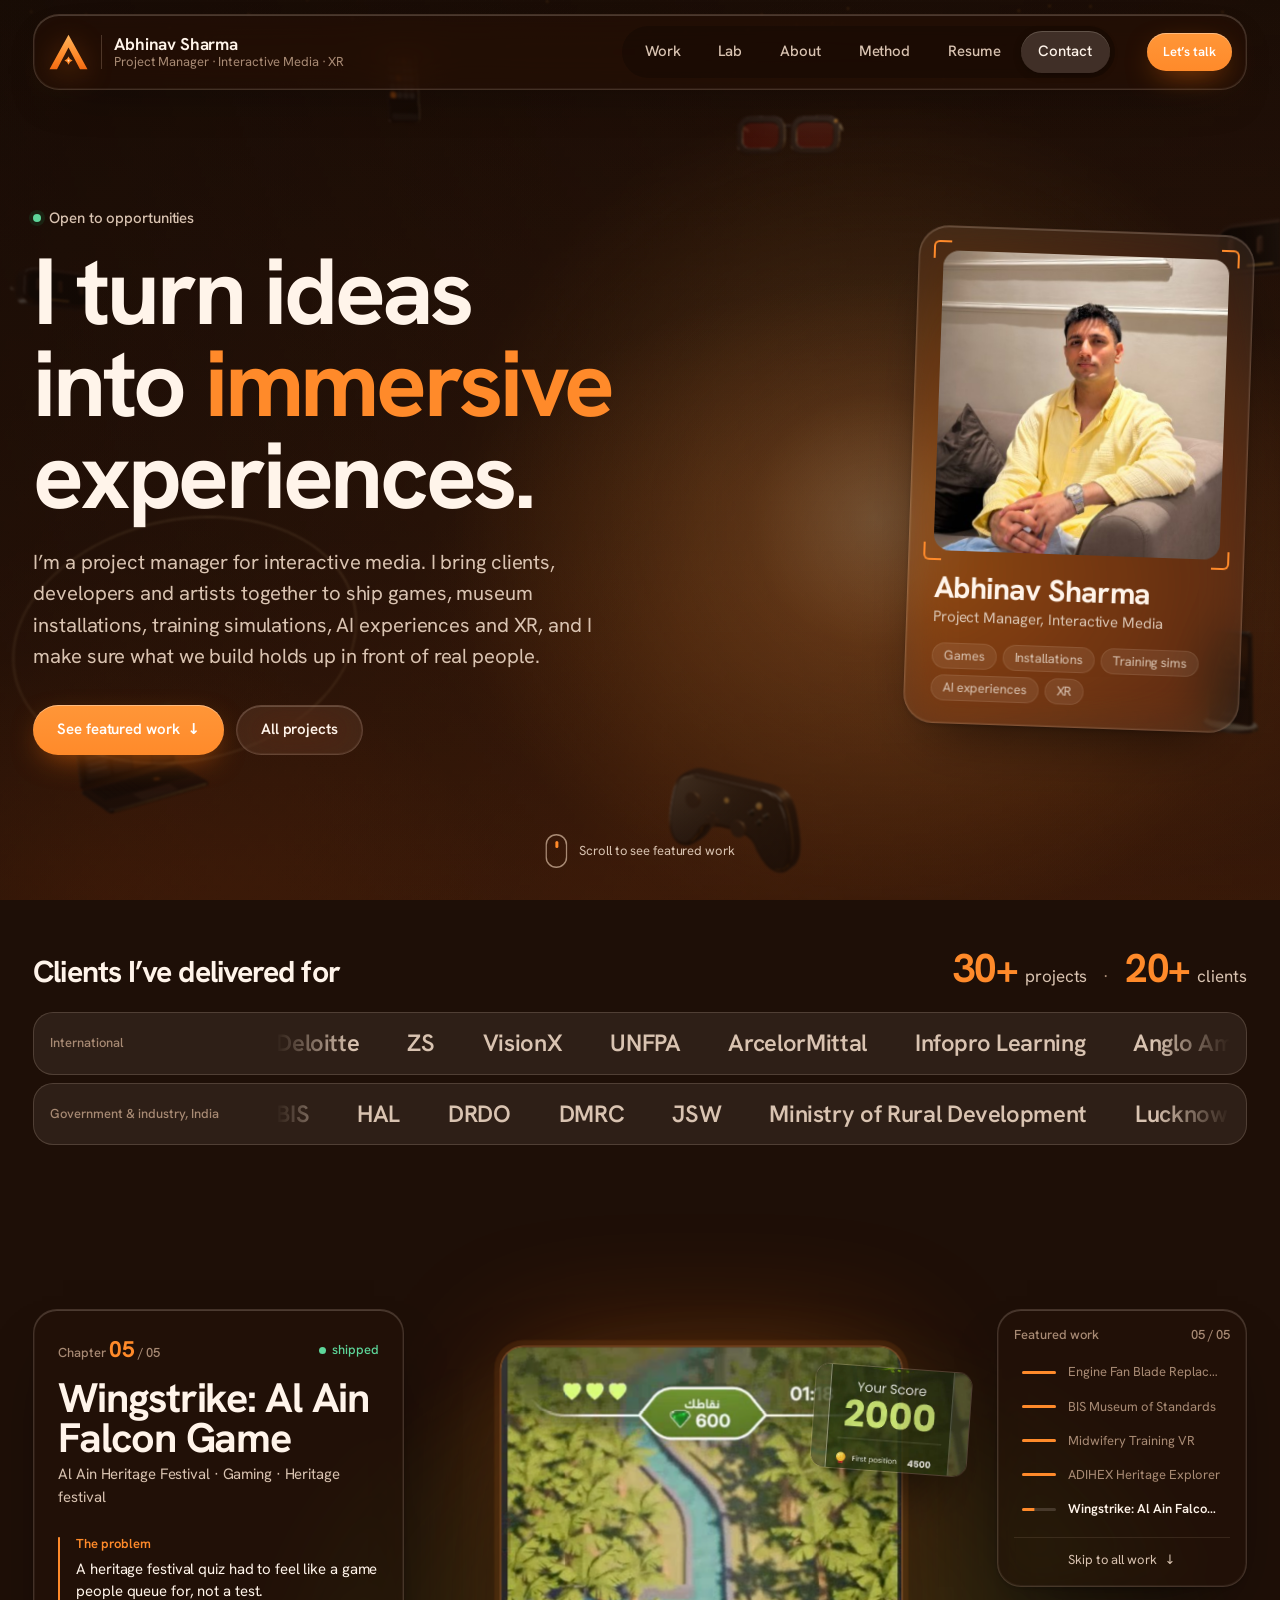
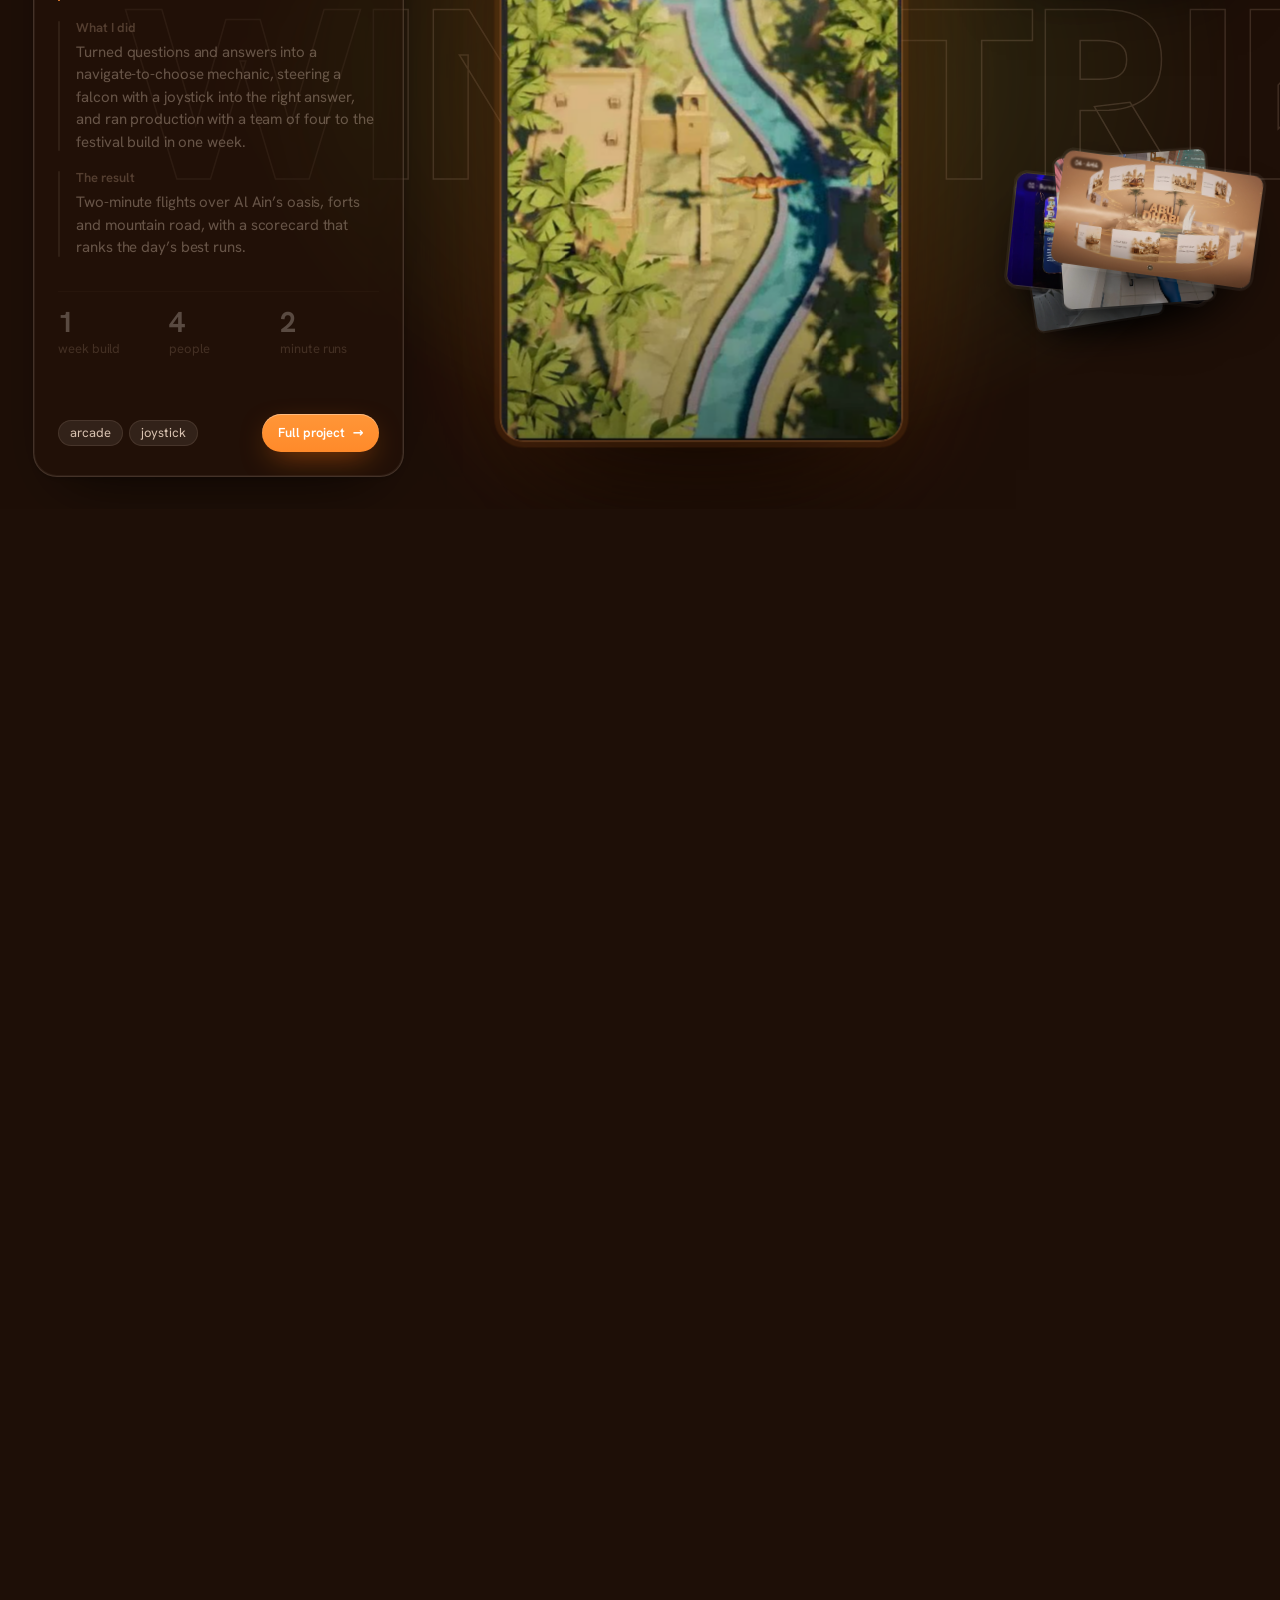
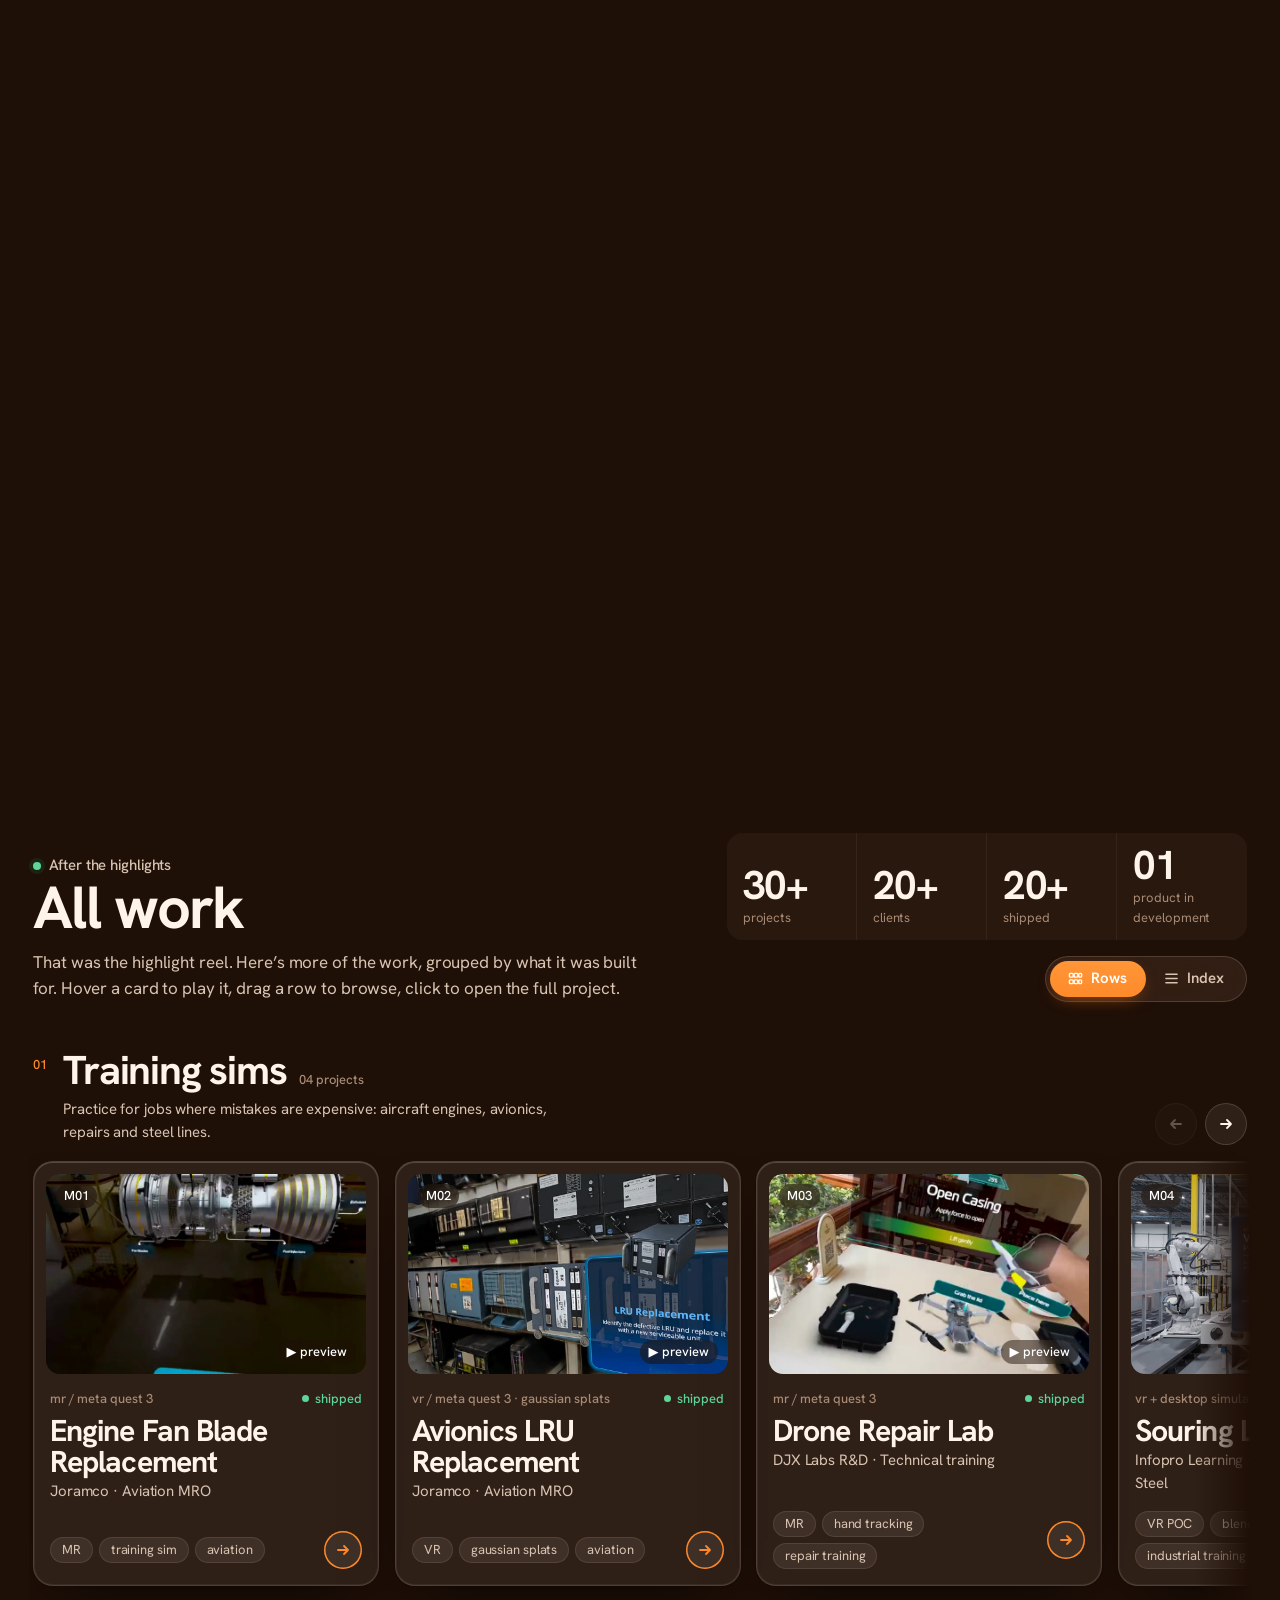
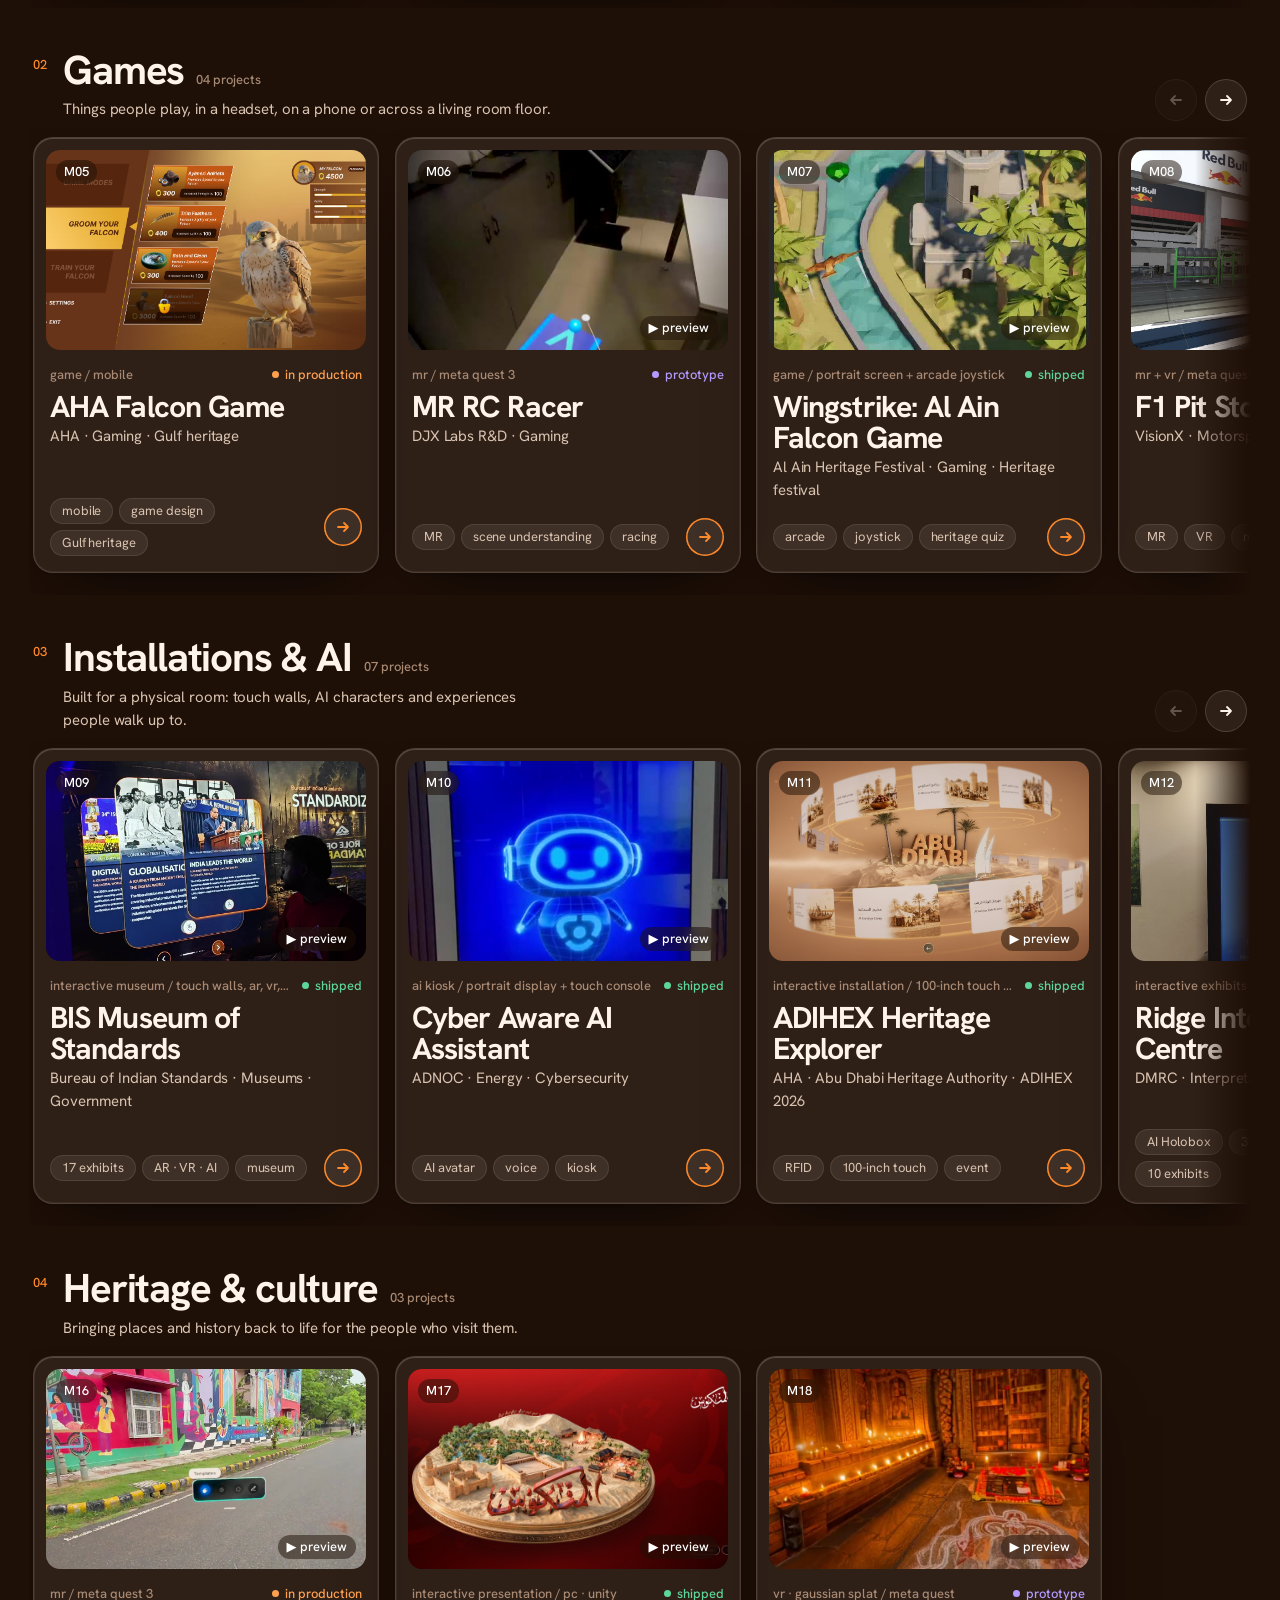
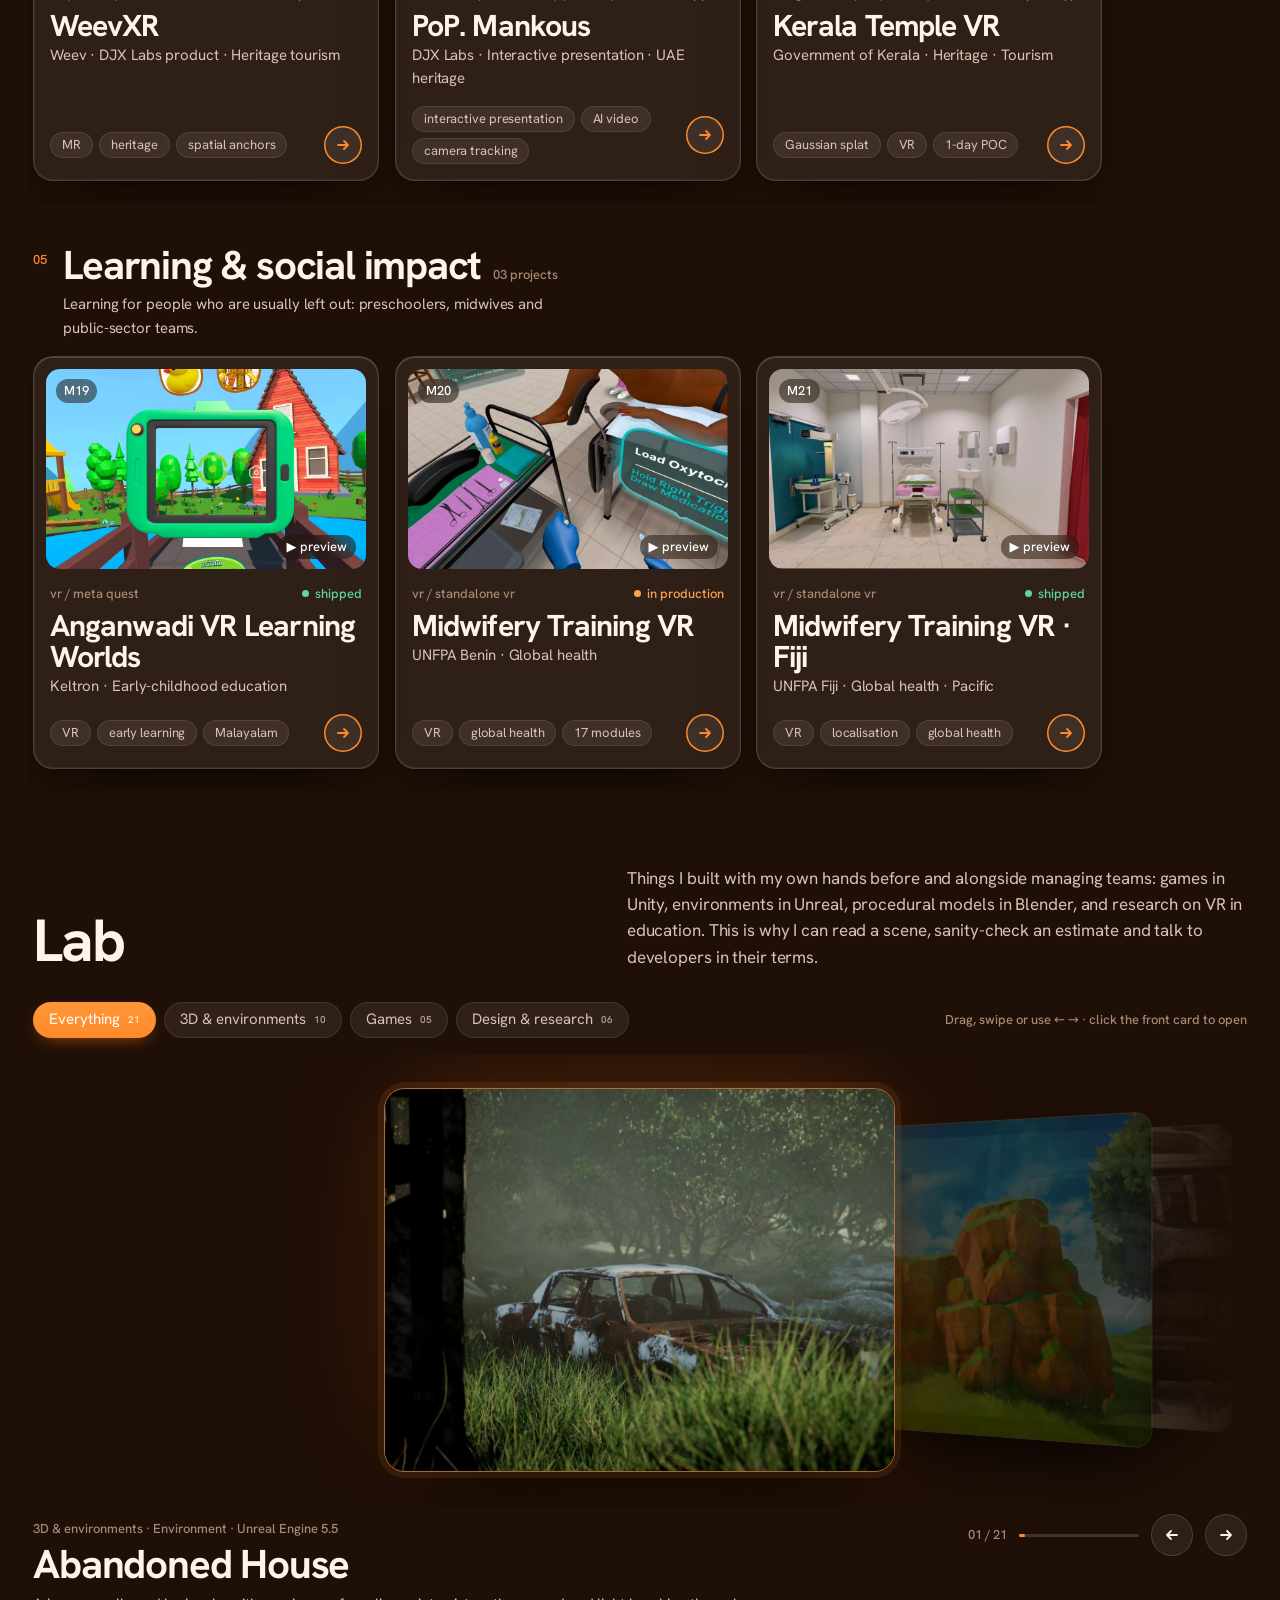
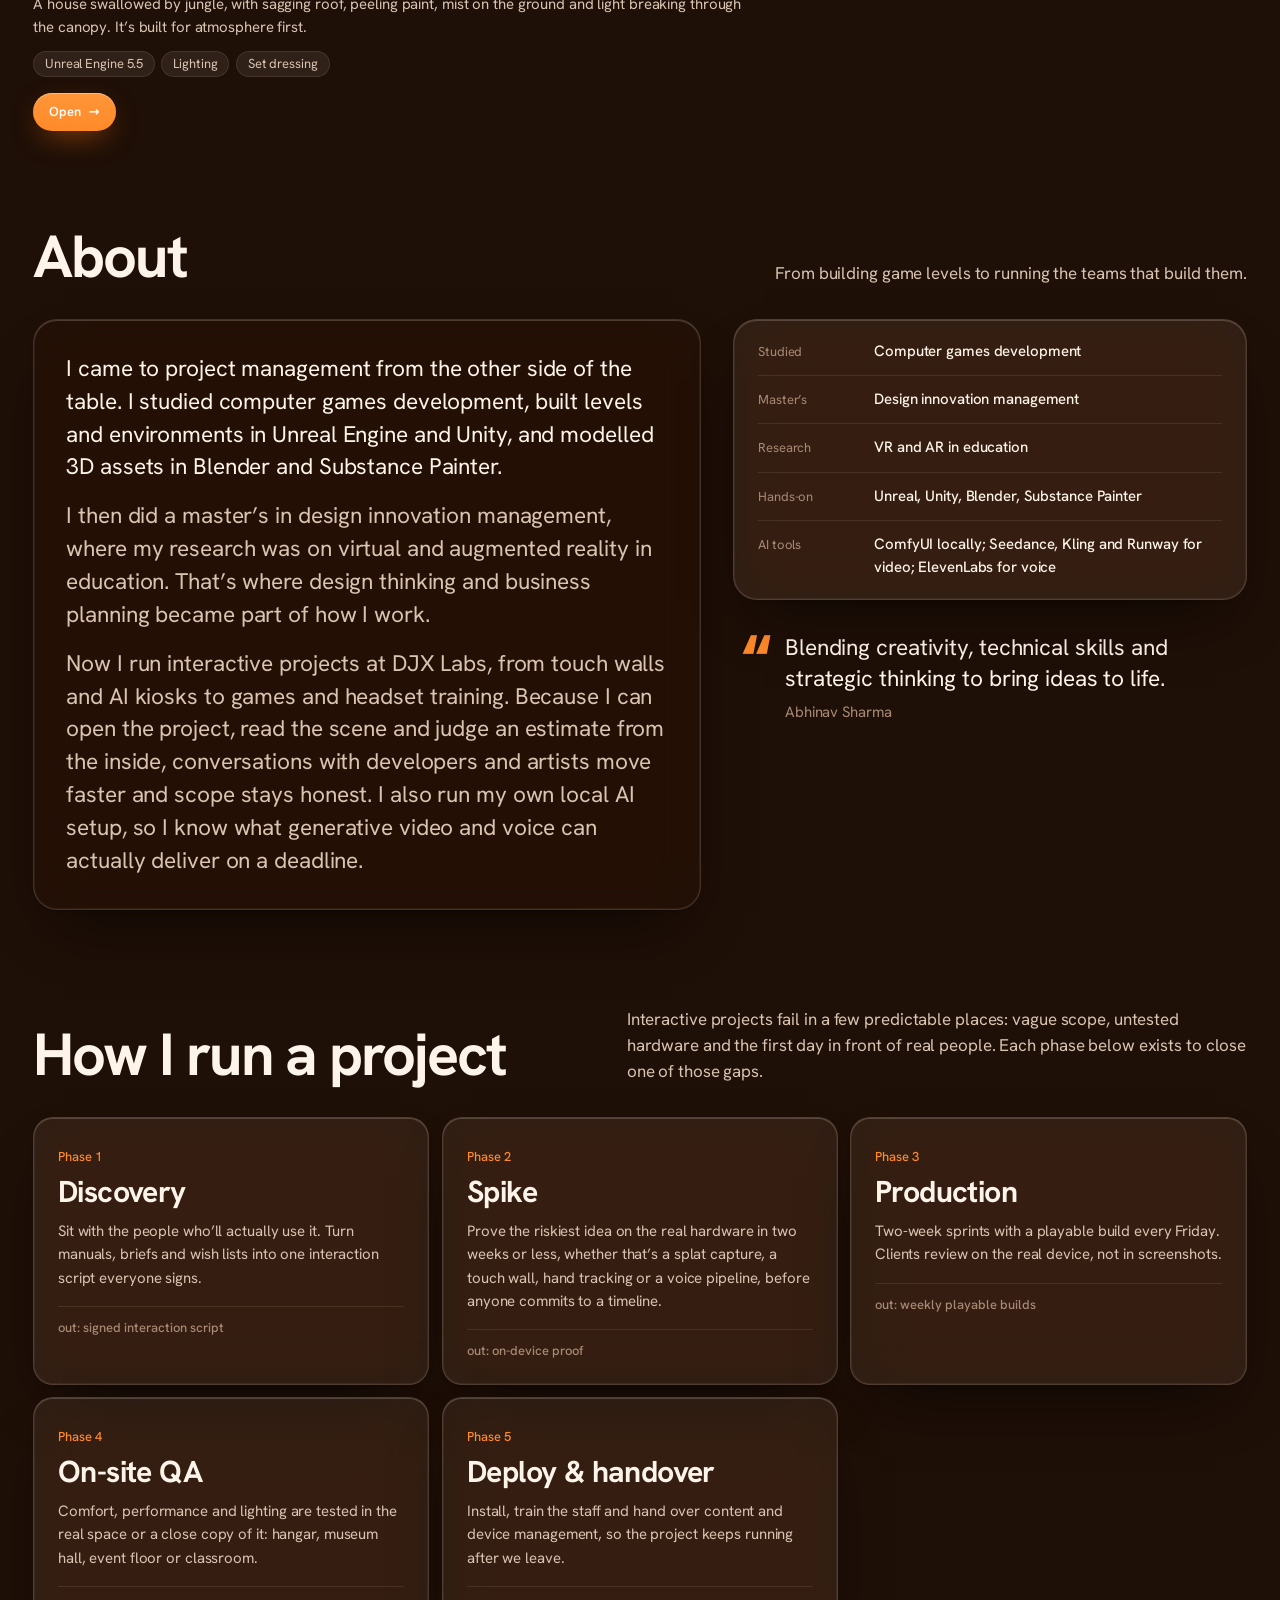
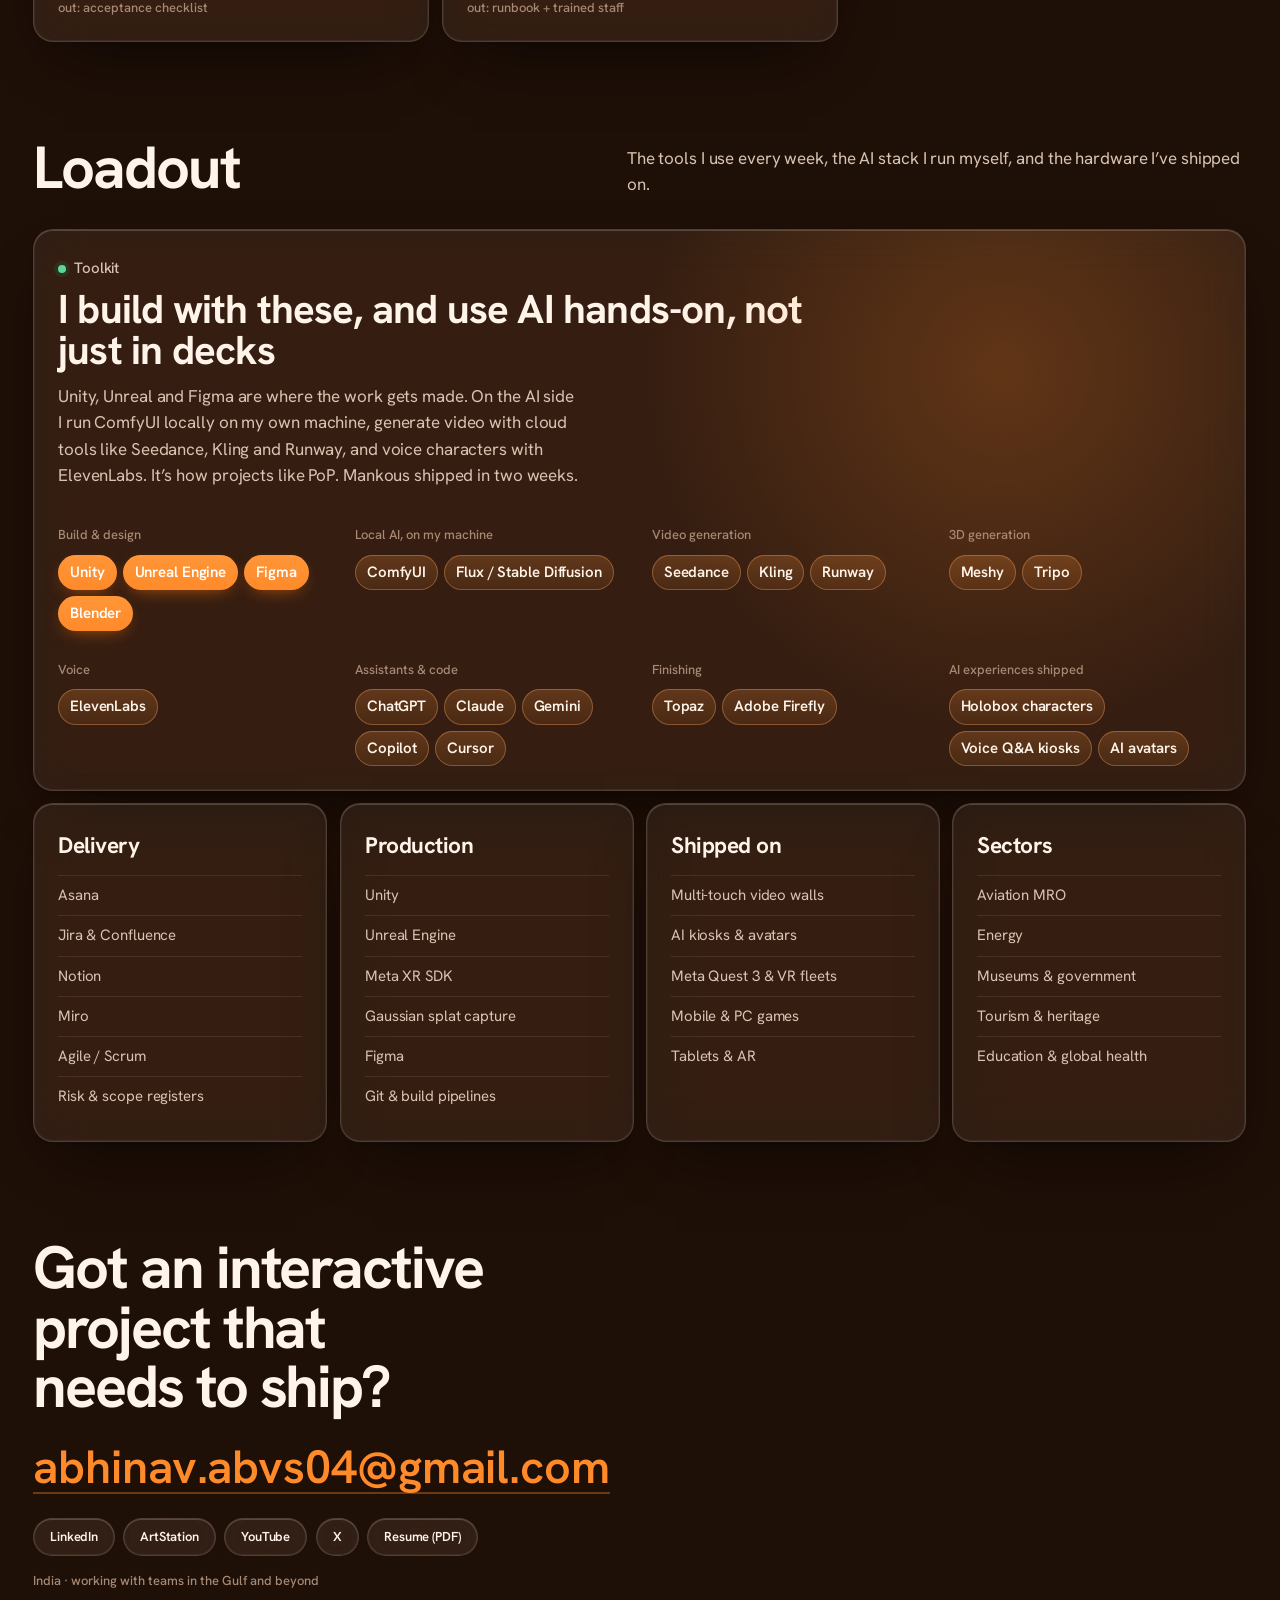
==== commit c972645d: "Cluster all devices in the hero, scattered in depth Co-Authored-By: Claude Opus 5.5 <noreply@anthrop" ====
--- a/index.html
+++ b/index.html
@@ -11,9 +11,9 @@
   <meta property="og:description" content="30+ projects for 20+ clients: games, museum installations, training simulations, AI experiences and XR.">
   <meta name="twitter:card" content="summary">
   <link rel="icon" href="assets/favicon.svg" type="image/svg+xml">
-  <link rel="stylesheet" href="css/fonts.css?v=202610100856">
-  <link rel="stylesheet" href="css/tokens.css?v=202610100856">
-  <link rel="stylesheet" href="css/site.css?v=202610100856">
+  <link rel="stylesheet" href="css/fonts.css?v=202610100905">
+  <link rel="stylesheet" href="css/tokens.css?v=202610100905">
+  <link rel="stylesheet" href="css/site.css?v=202610100905">
 </head>
 <body>
   <div class="scene" data-scene aria-hidden="true"></div>
@@ -274,12 +274,12 @@
 
 
 
-  <script src="js/data.js?v=202610100856"></script>
-  <script src="js/media.js?v=202610100856"></script>
-  <script src="js/analytics.js?v=202610100856"></script>
-  <script src="js/app.js?v=202610100856"></script>
+  <script src="js/data.js?v=202610100905"></script>
+  <script src="js/media.js?v=202610100905"></script>
+  <script src="js/analytics.js?v=202610100905"></script>
+  <script src="js/app.js?v=202610100905"></script>
   <script src="assets/vendor/three-0.149.min.js" defer></script>
-  <script src="js/scene.js?v=202610100856" defer></script>
-  <script src="js/showcase.js?v=202610100856" defer></script>
+  <script src="js/scene.js?v=202610100905" defer></script>
+  <script src="js/showcase.js?v=202610100905" defer></script>
 </body>
 </html>
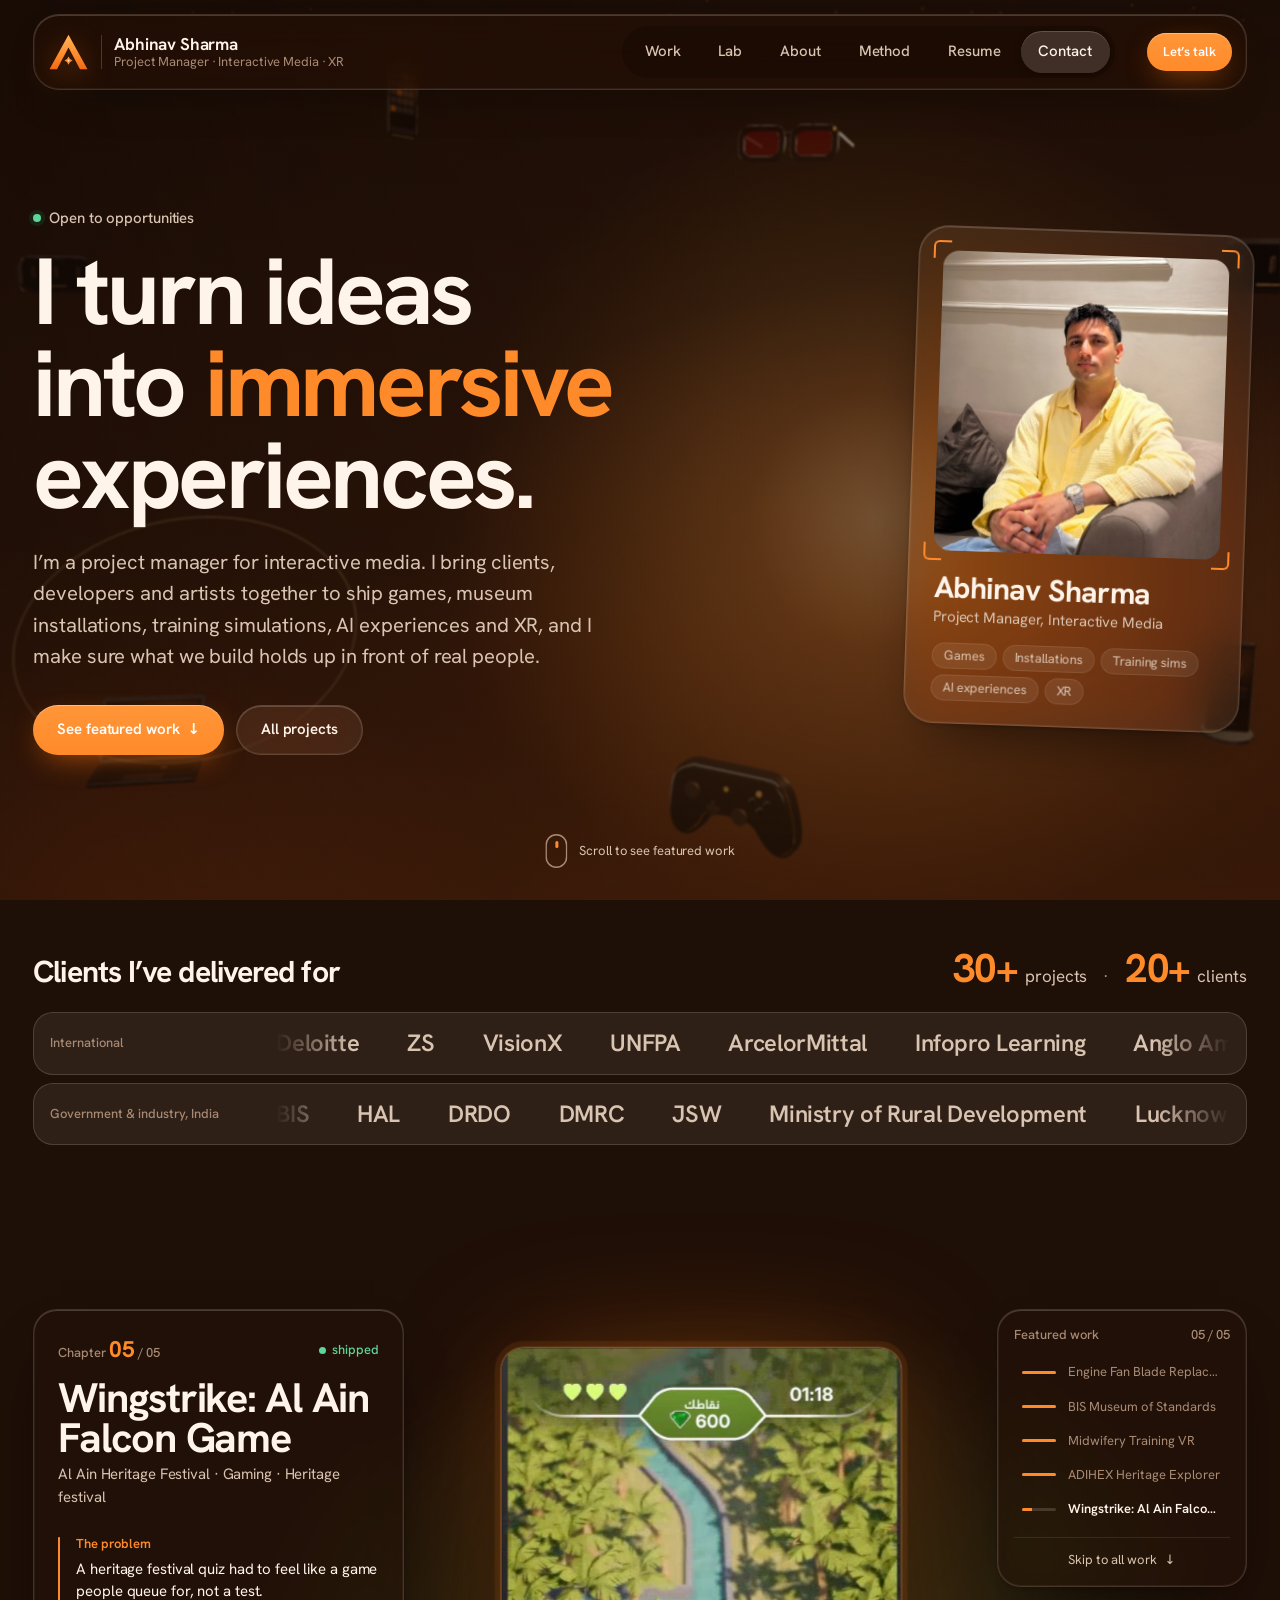
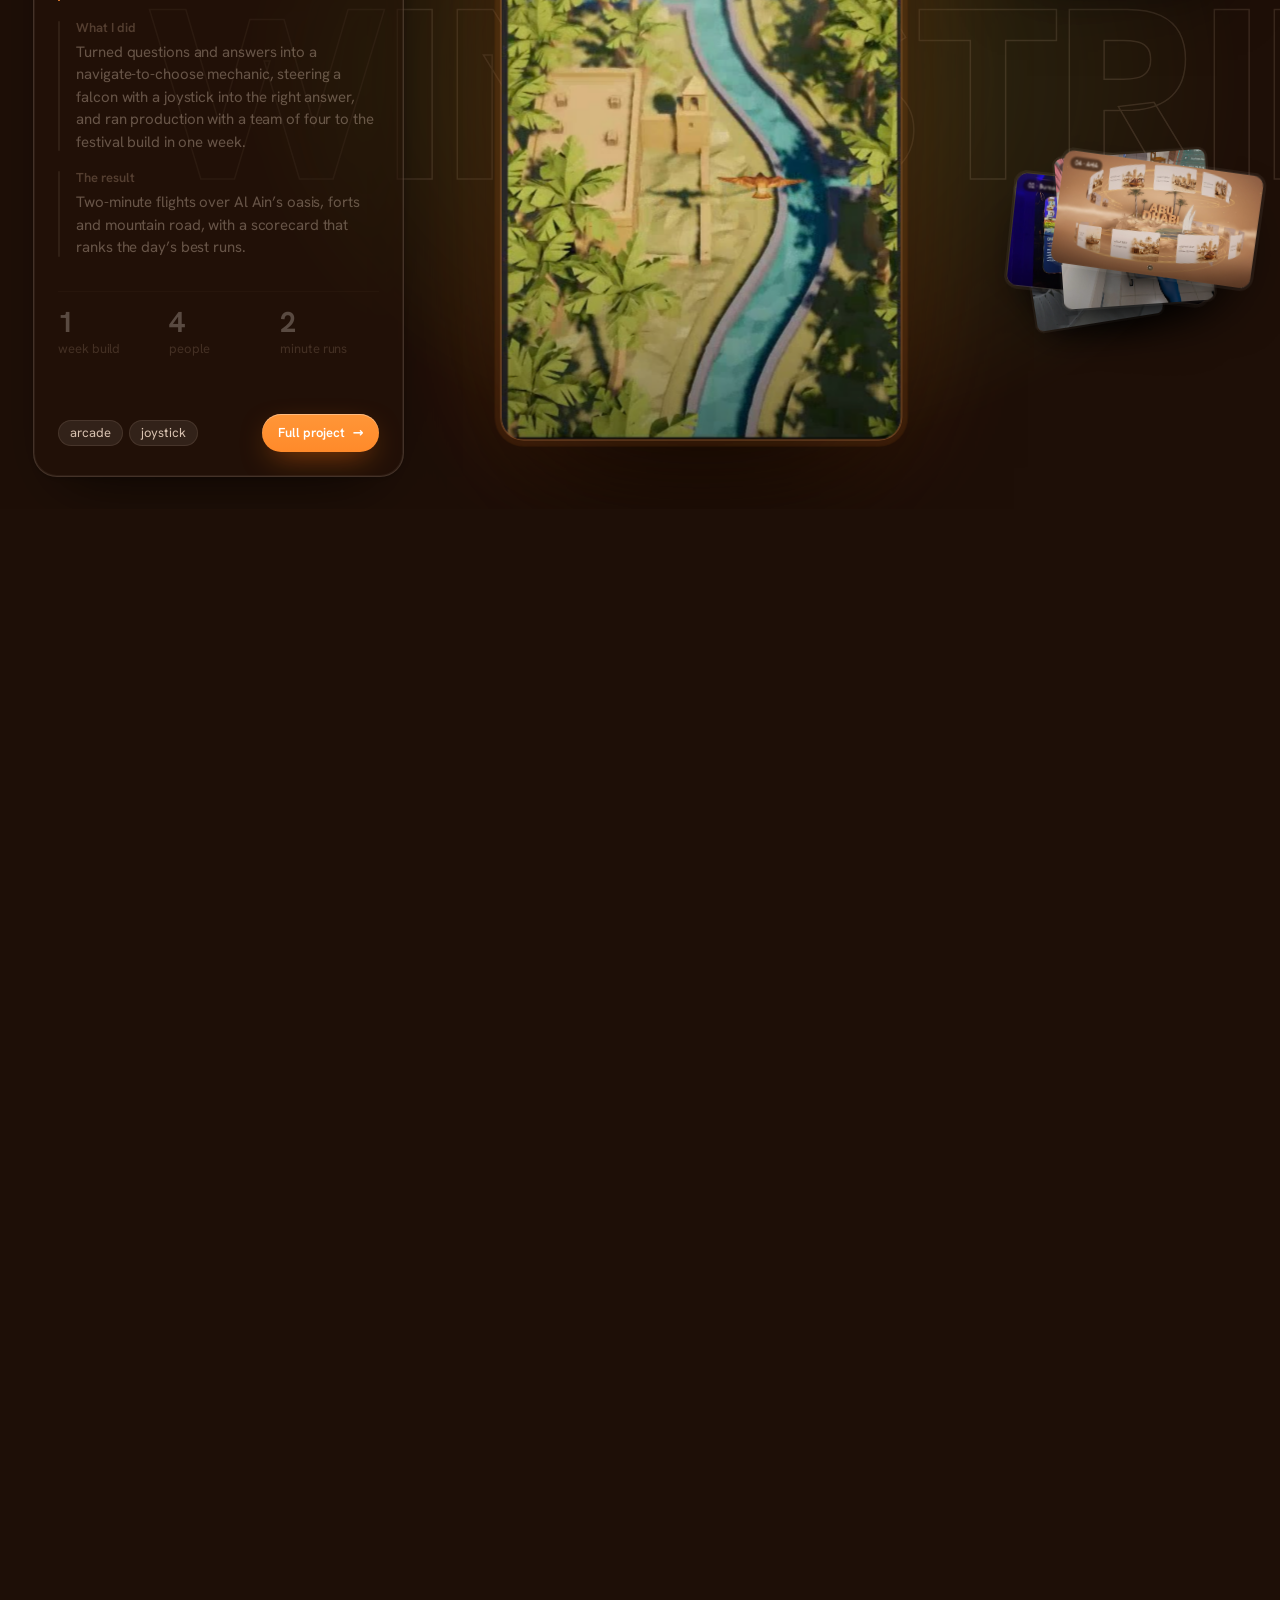
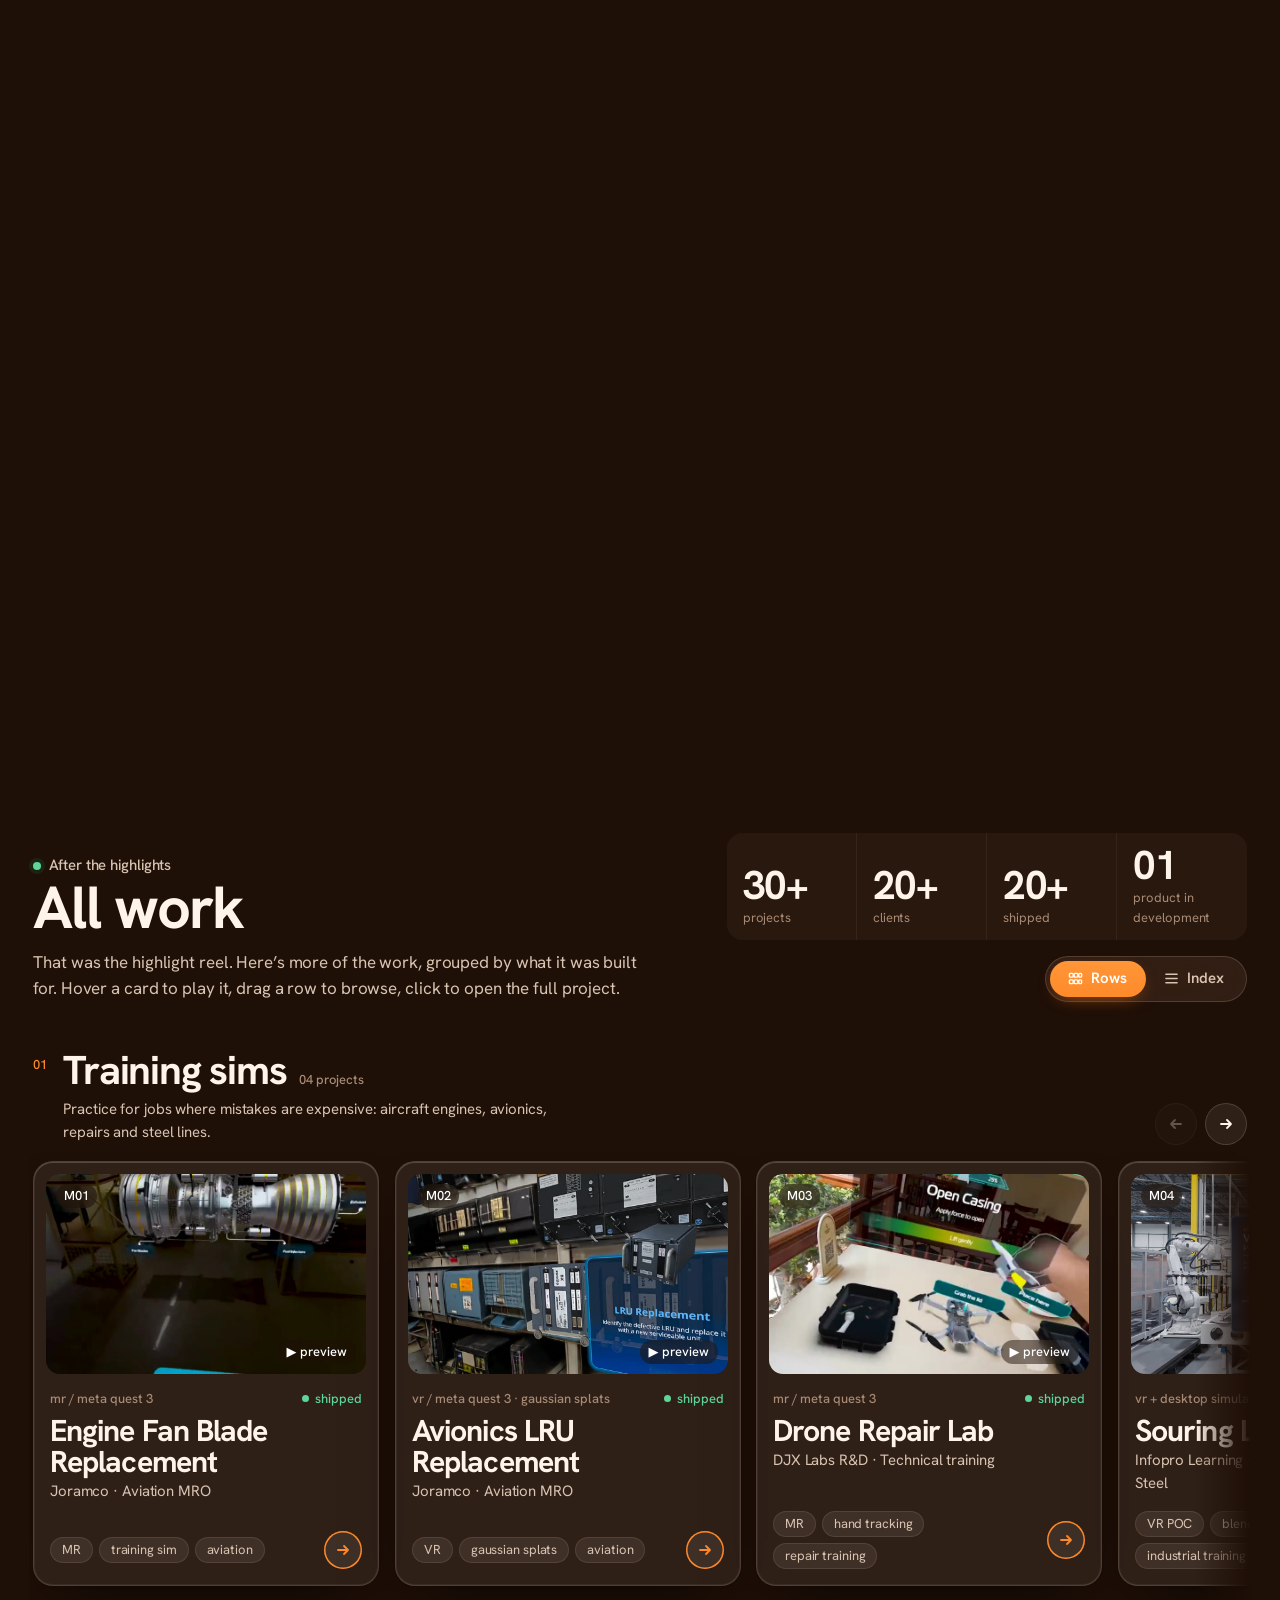
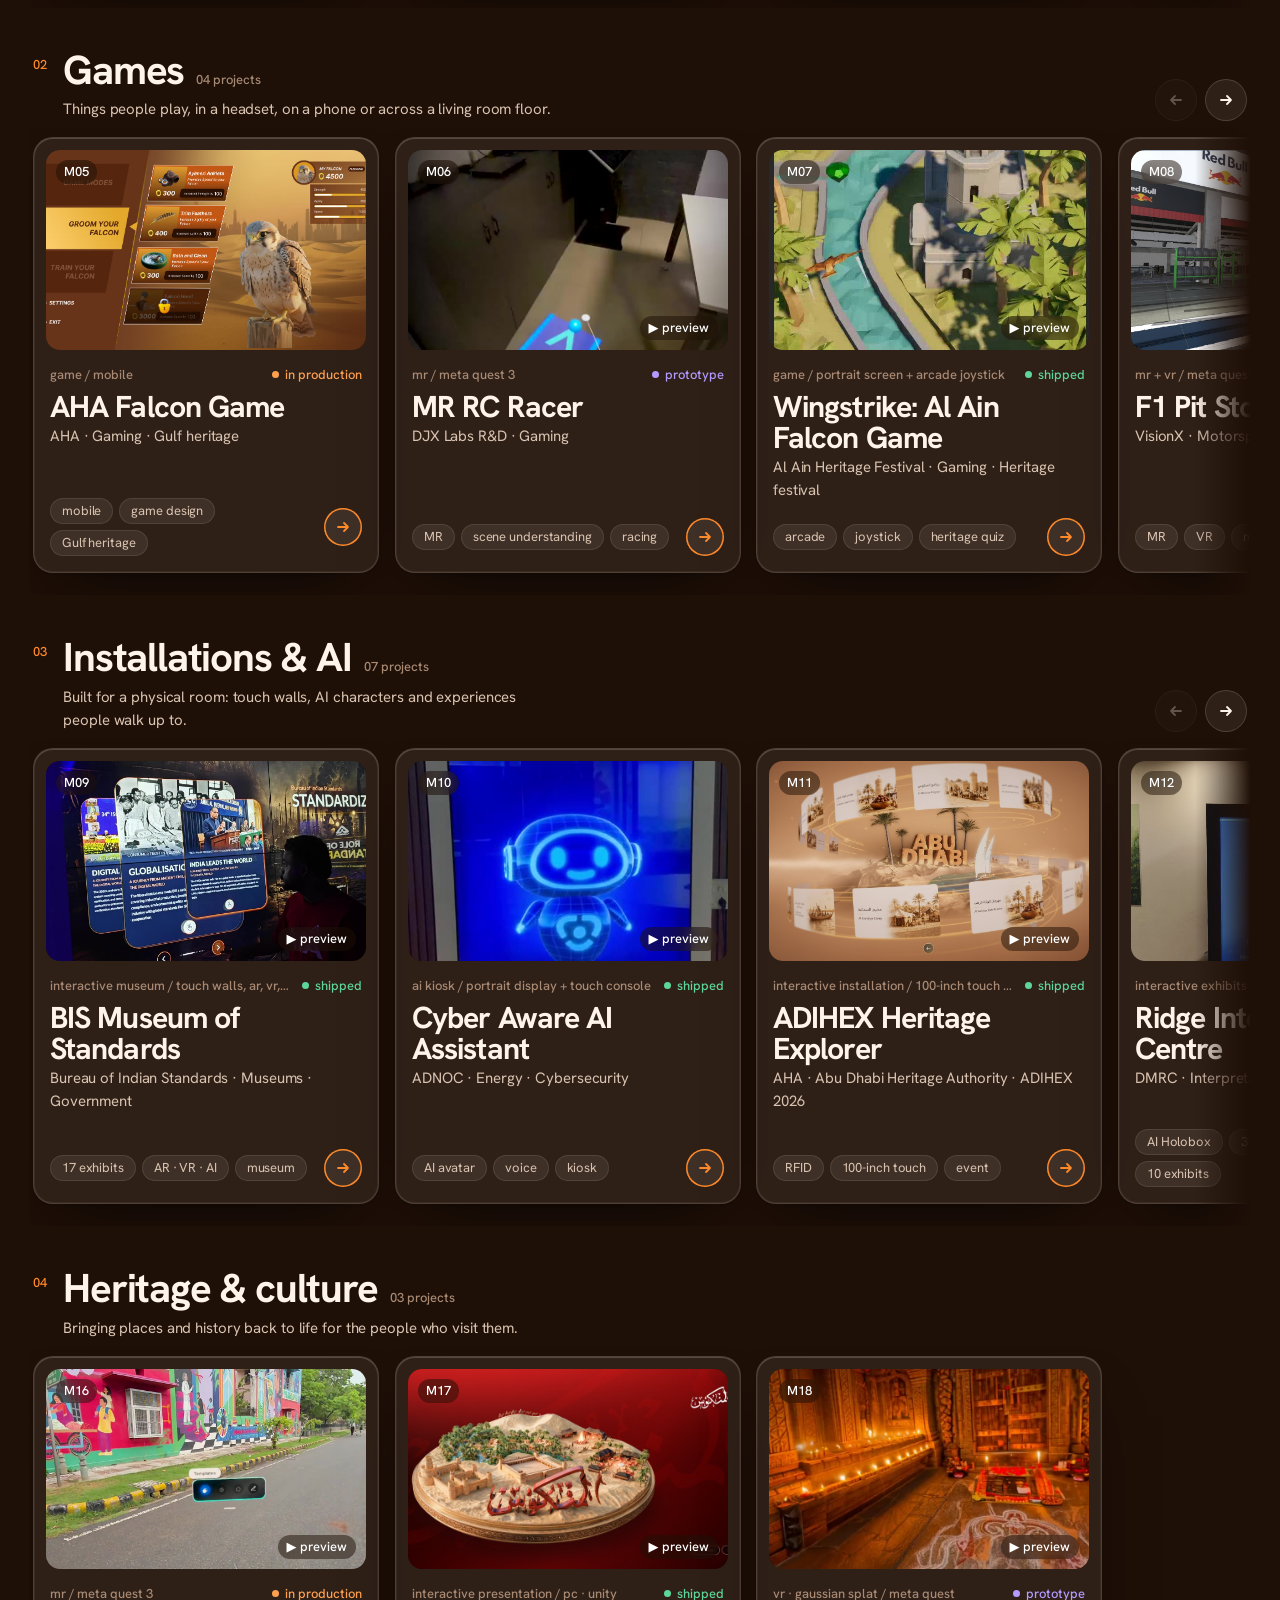
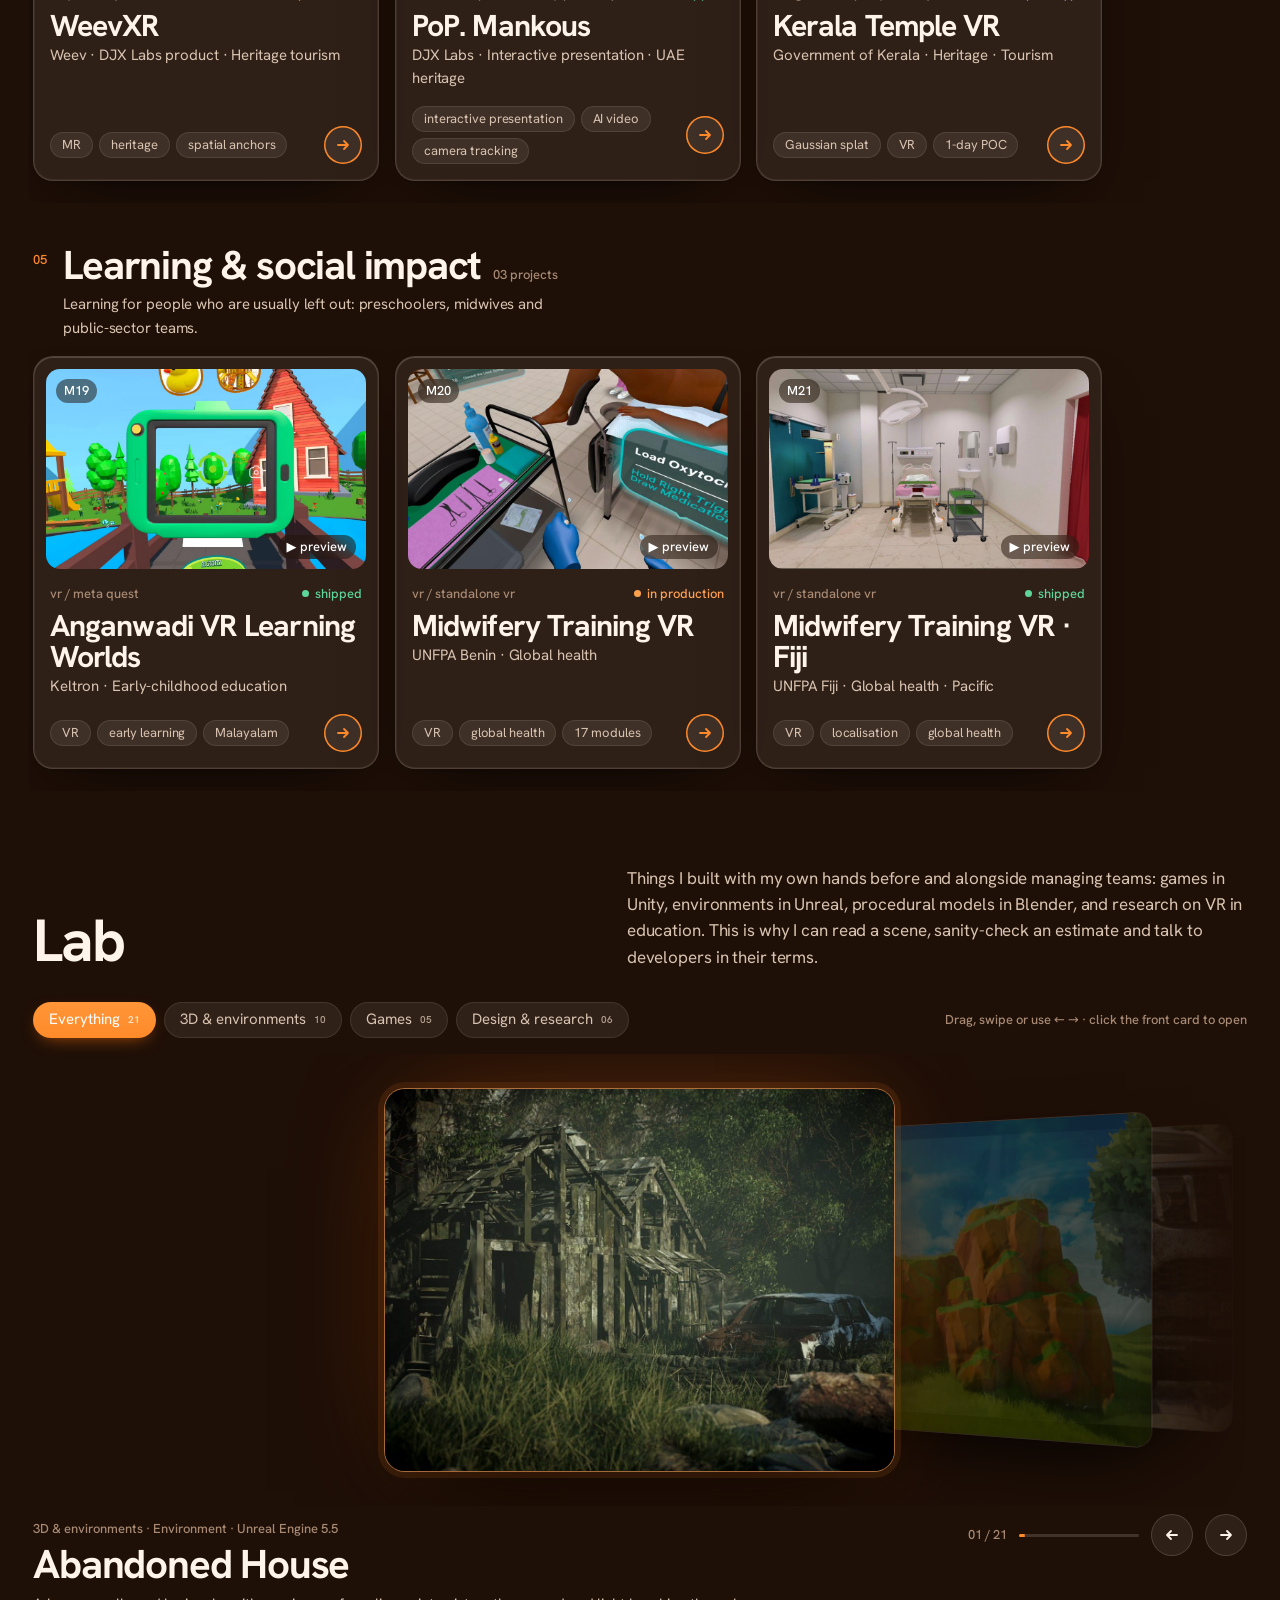
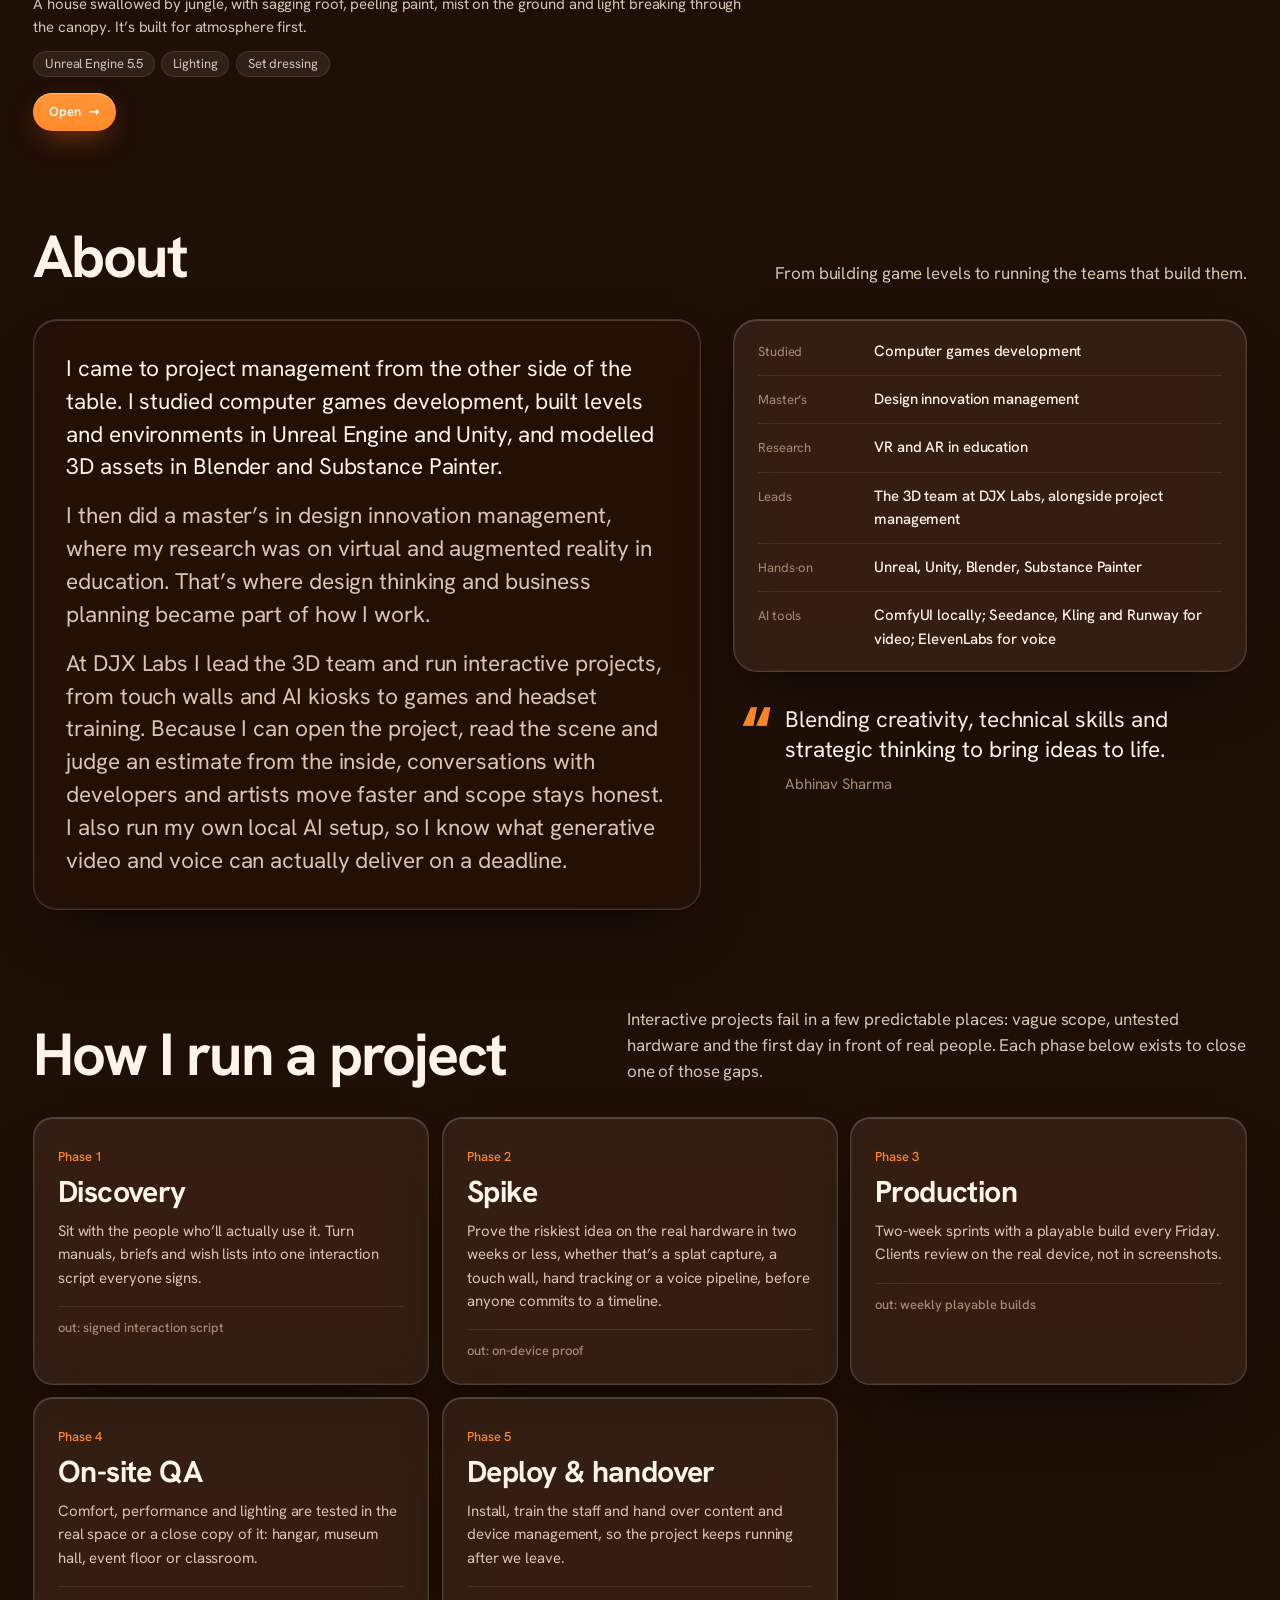
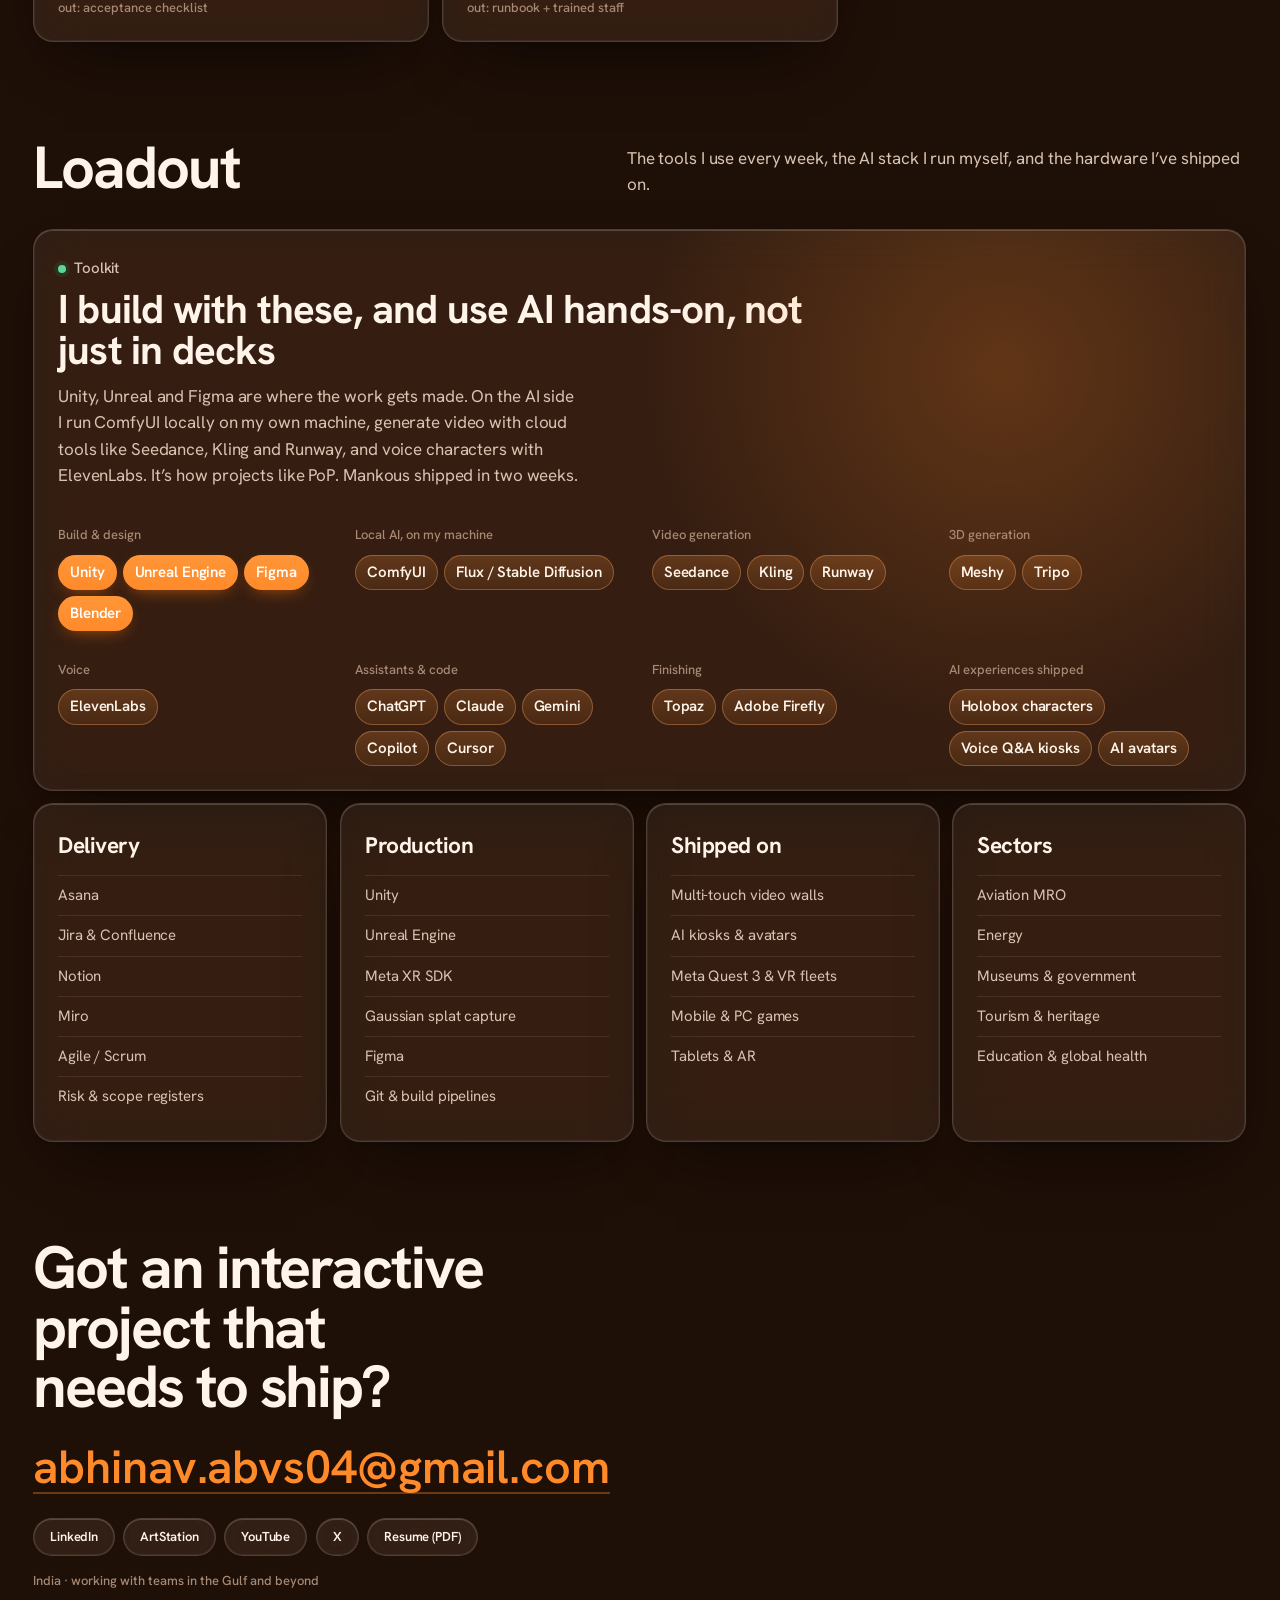
==== commit e233d7ad: "About: 3D team lead at DJX Labs Co-Authored-By: Claude Opus 5.5 <noreply@anthropic.com> Claude-Sessi" ====
--- a/index.html
+++ b/index.html
@@ -11,9 +11,9 @@
   <meta property="og:description" content="30+ projects for 20+ clients: games, museum installations, training simulations, AI experiences and XR.">
   <meta name="twitter:card" content="summary">
   <link rel="icon" href="assets/favicon.svg" type="image/svg+xml">
-  <link rel="stylesheet" href="css/fonts.css?v=202610100905">
-  <link rel="stylesheet" href="css/tokens.css?v=202610100905">
-  <link rel="stylesheet" href="css/site.css?v=202610100905">
+  <link rel="stylesheet" href="css/fonts.css?v=202610100920">
+  <link rel="stylesheet" href="css/tokens.css?v=202610100920">
+  <link rel="stylesheet" href="css/site.css?v=202610100920">
 </head>
 <body>
   <div class="scene" data-scene aria-hidden="true"></div>
@@ -274,12 +274,12 @@
 
 
 
-  <script src="js/data.js?v=202610100905"></script>
-  <script src="js/media.js?v=202610100905"></script>
-  <script src="js/analytics.js?v=202610100905"></script>
-  <script src="js/app.js?v=202610100905"></script>
+  <script src="js/data.js?v=202610100920"></script>
+  <script src="js/media.js?v=202610100920"></script>
+  <script src="js/analytics.js?v=202610100920"></script>
+  <script src="js/app.js?v=202610100920"></script>
   <script src="assets/vendor/three-0.149.min.js" defer></script>
-  <script src="js/scene.js?v=202610100905" defer></script>
-  <script src="js/showcase.js?v=202610100905" defer></script>
+  <script src="js/scene.js?v=202610100920" defer></script>
+  <script src="js/showcase.js?v=202610100920" defer></script>
 </body>
 </html>
